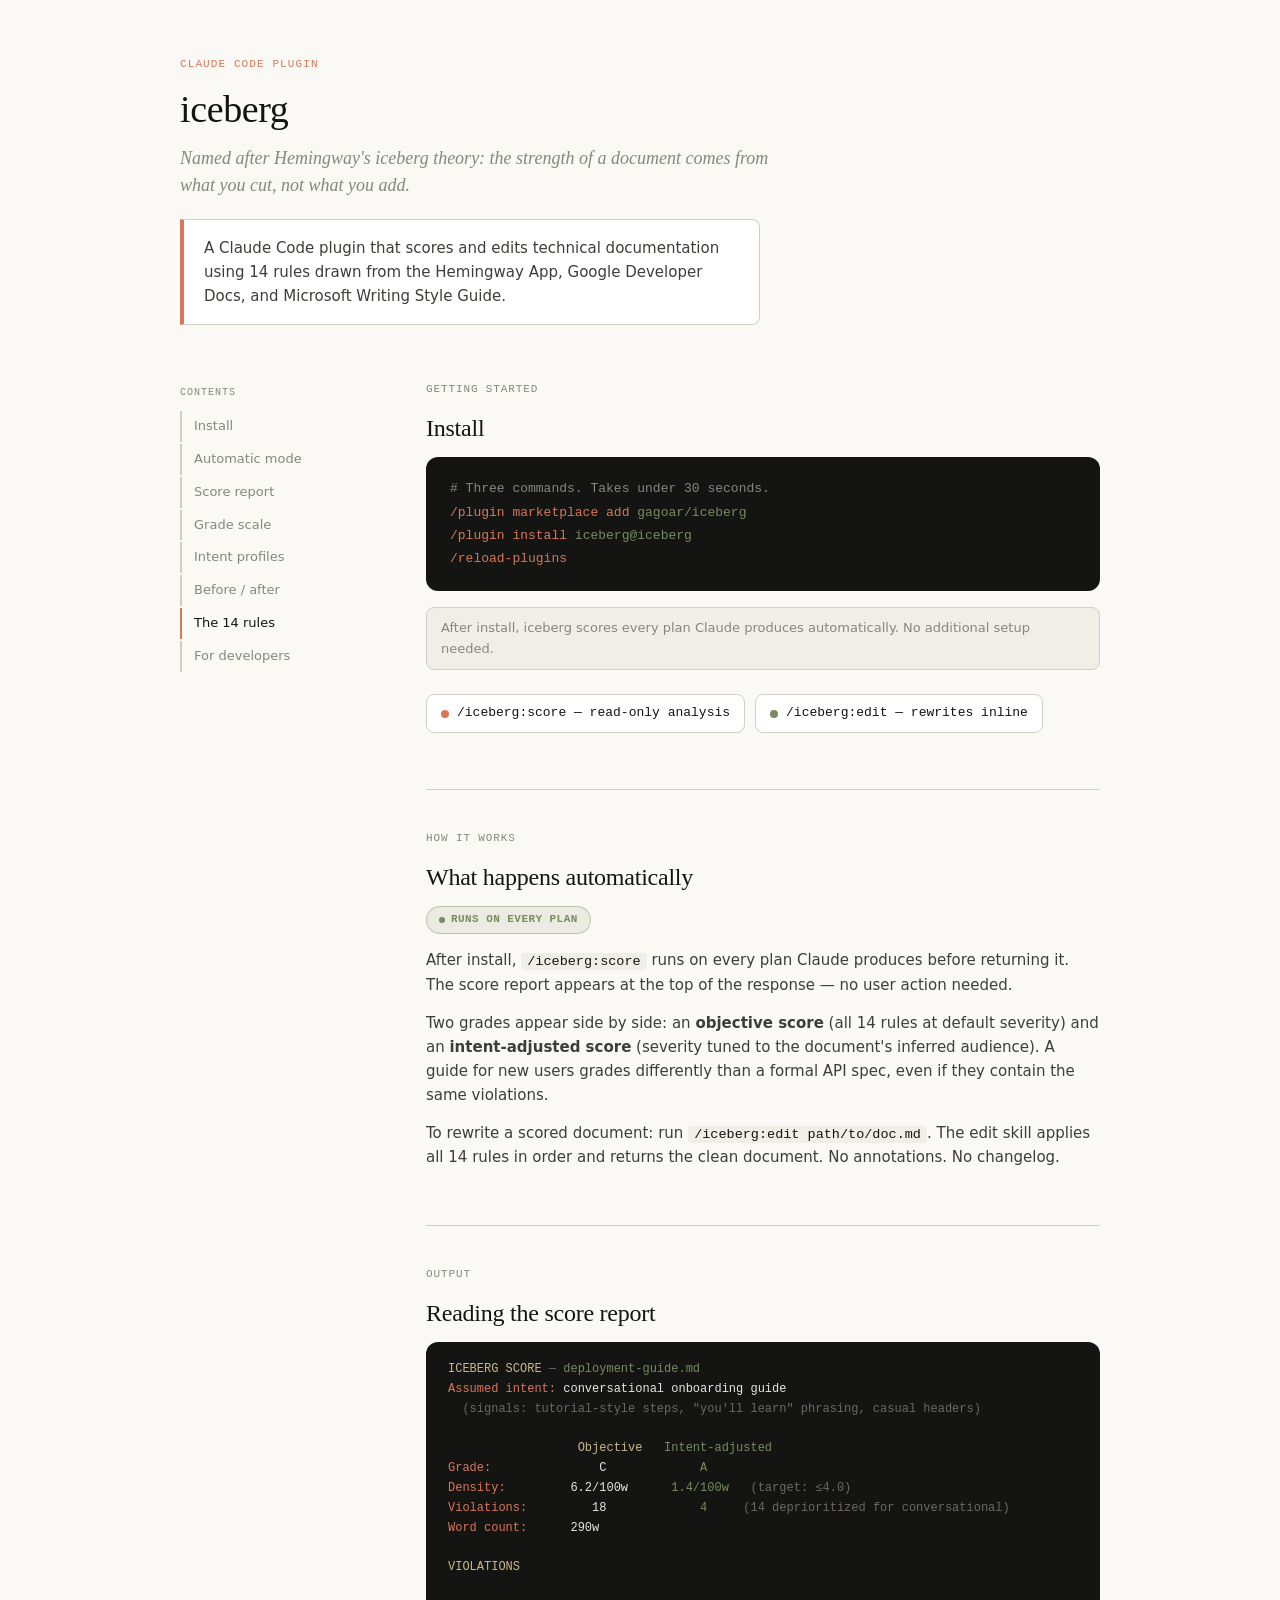
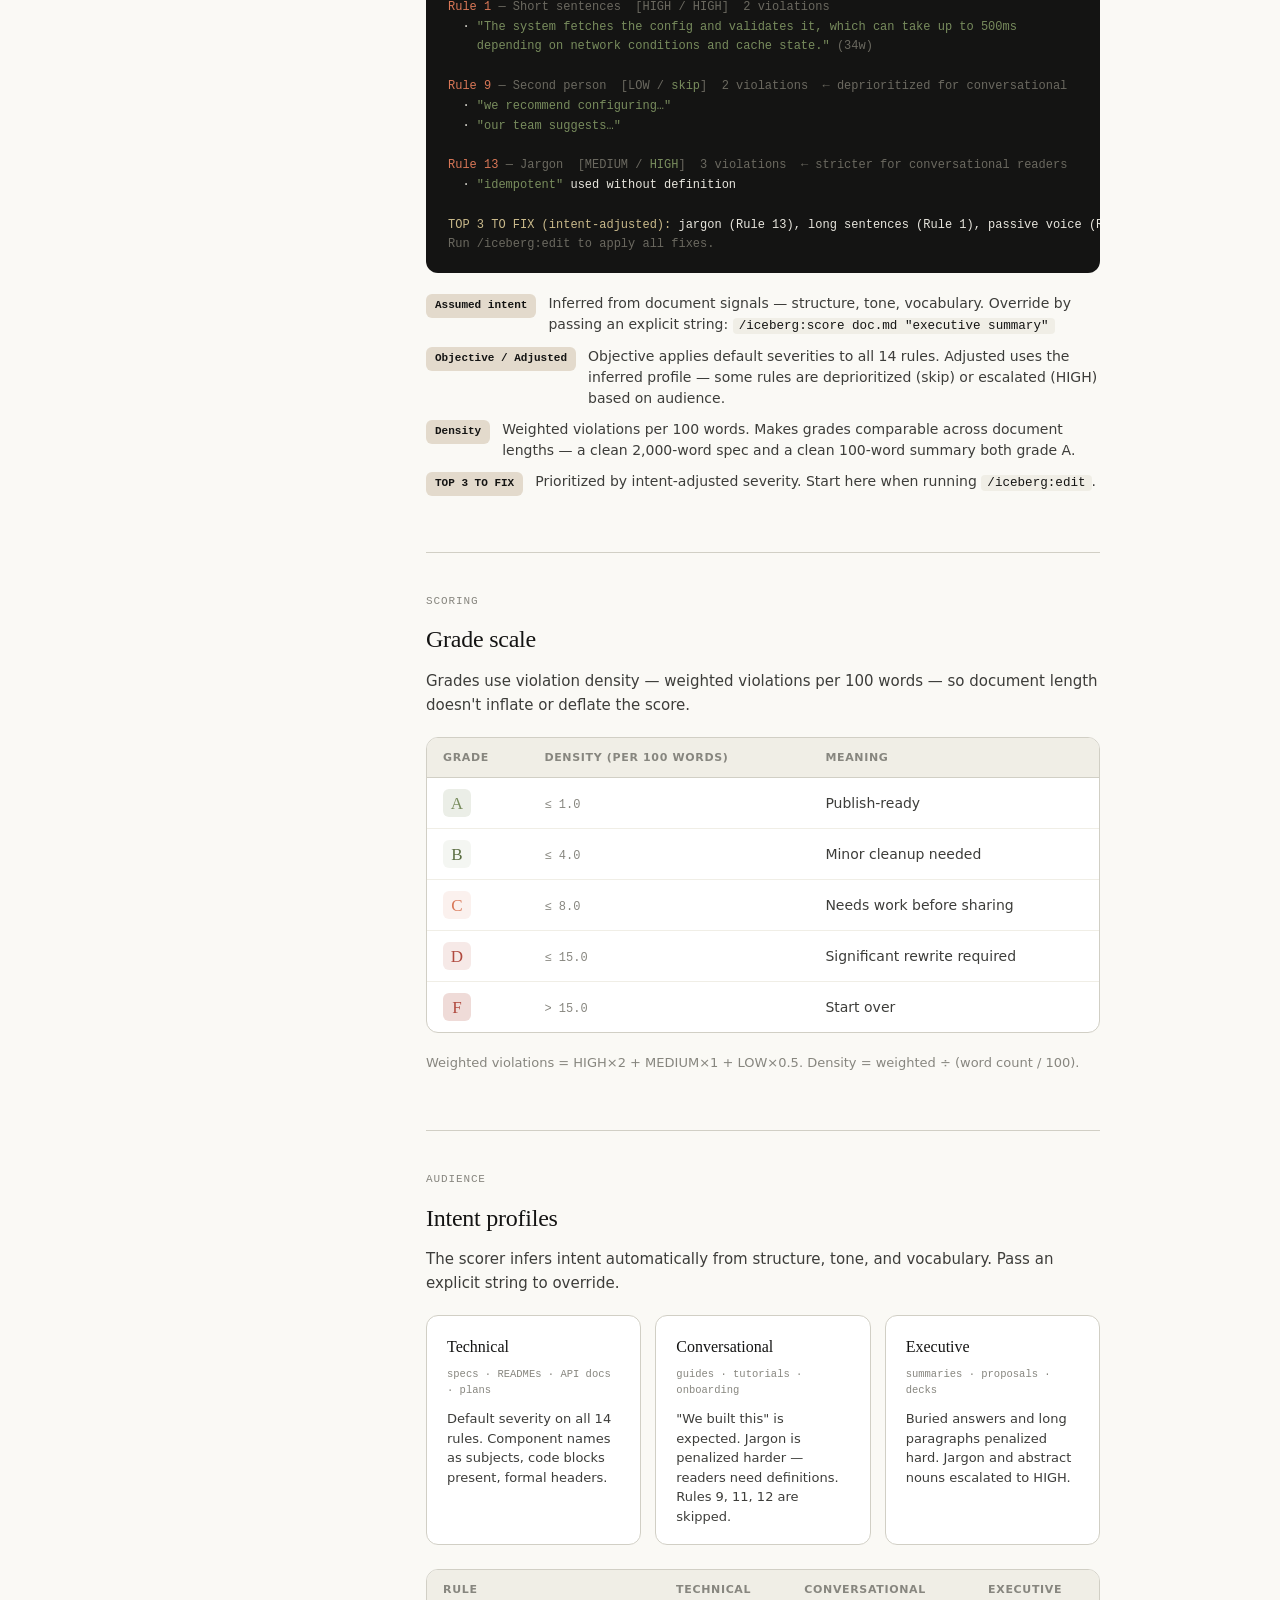
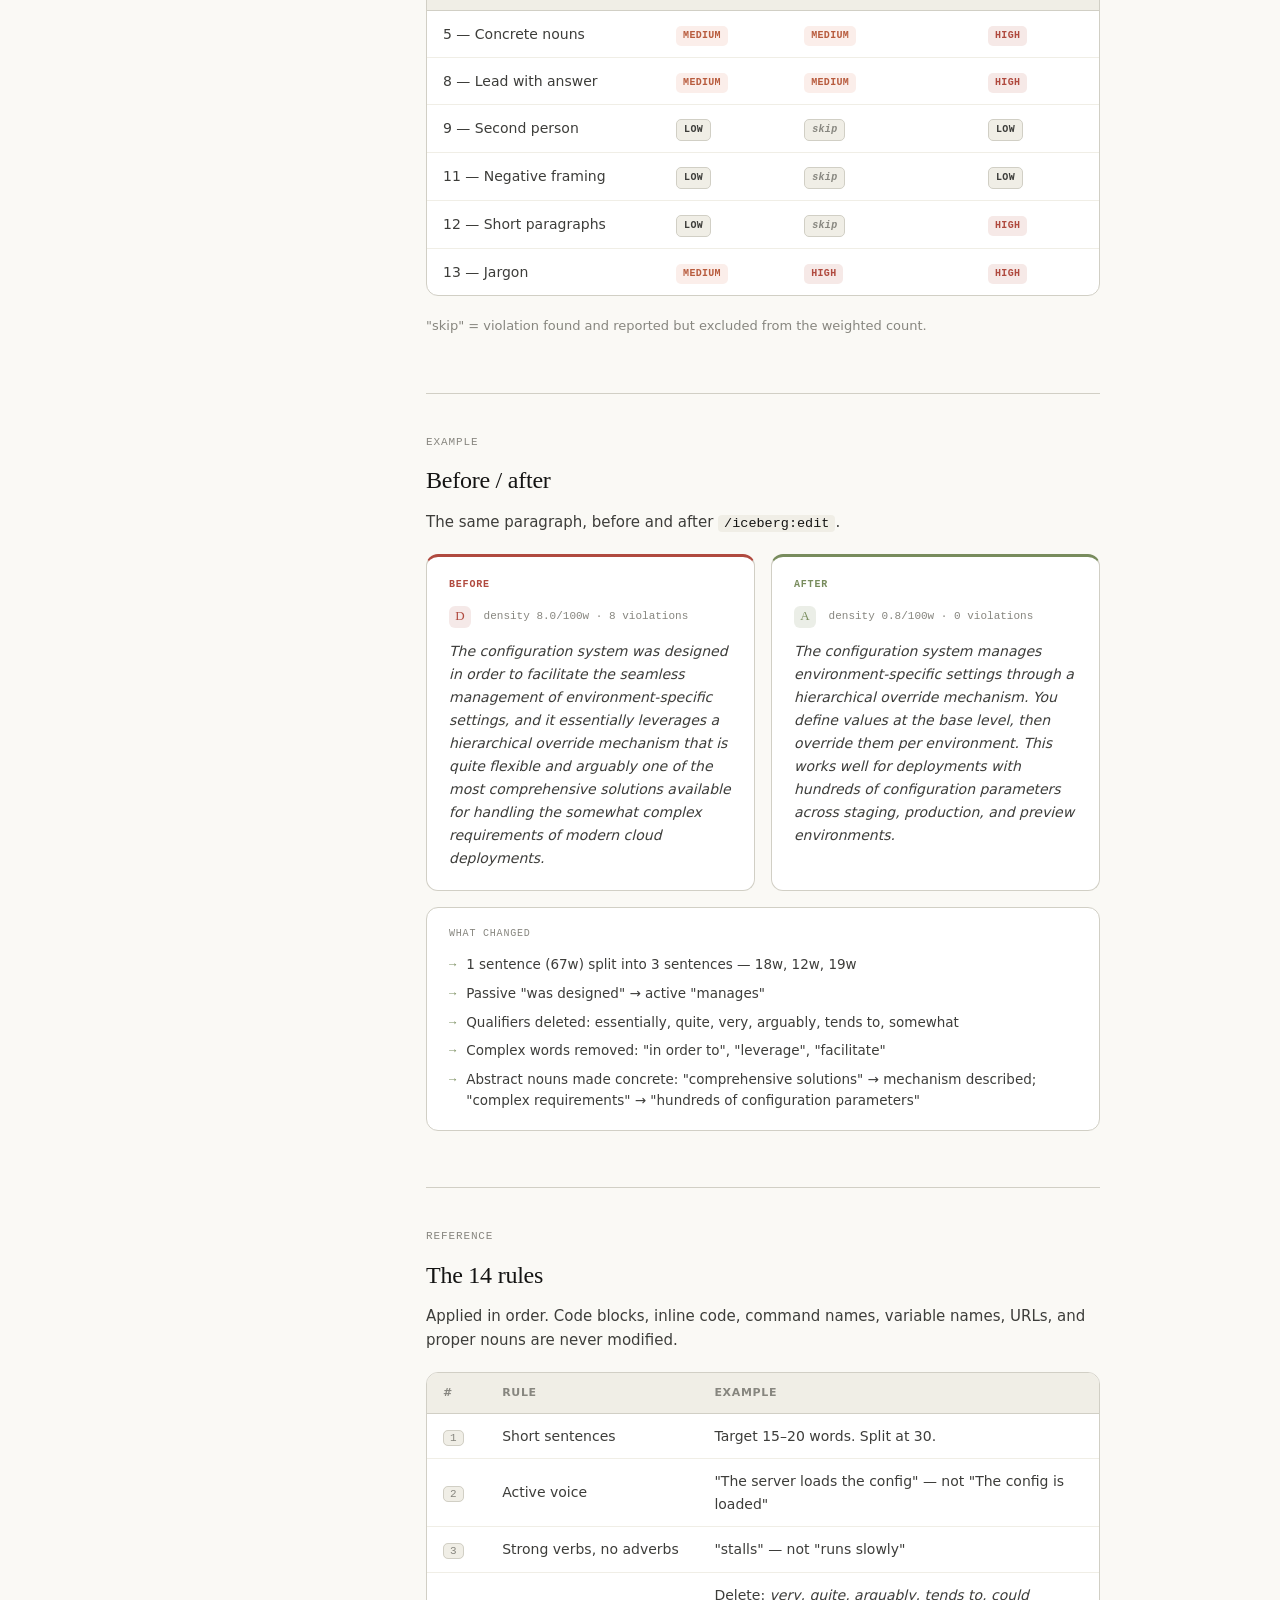
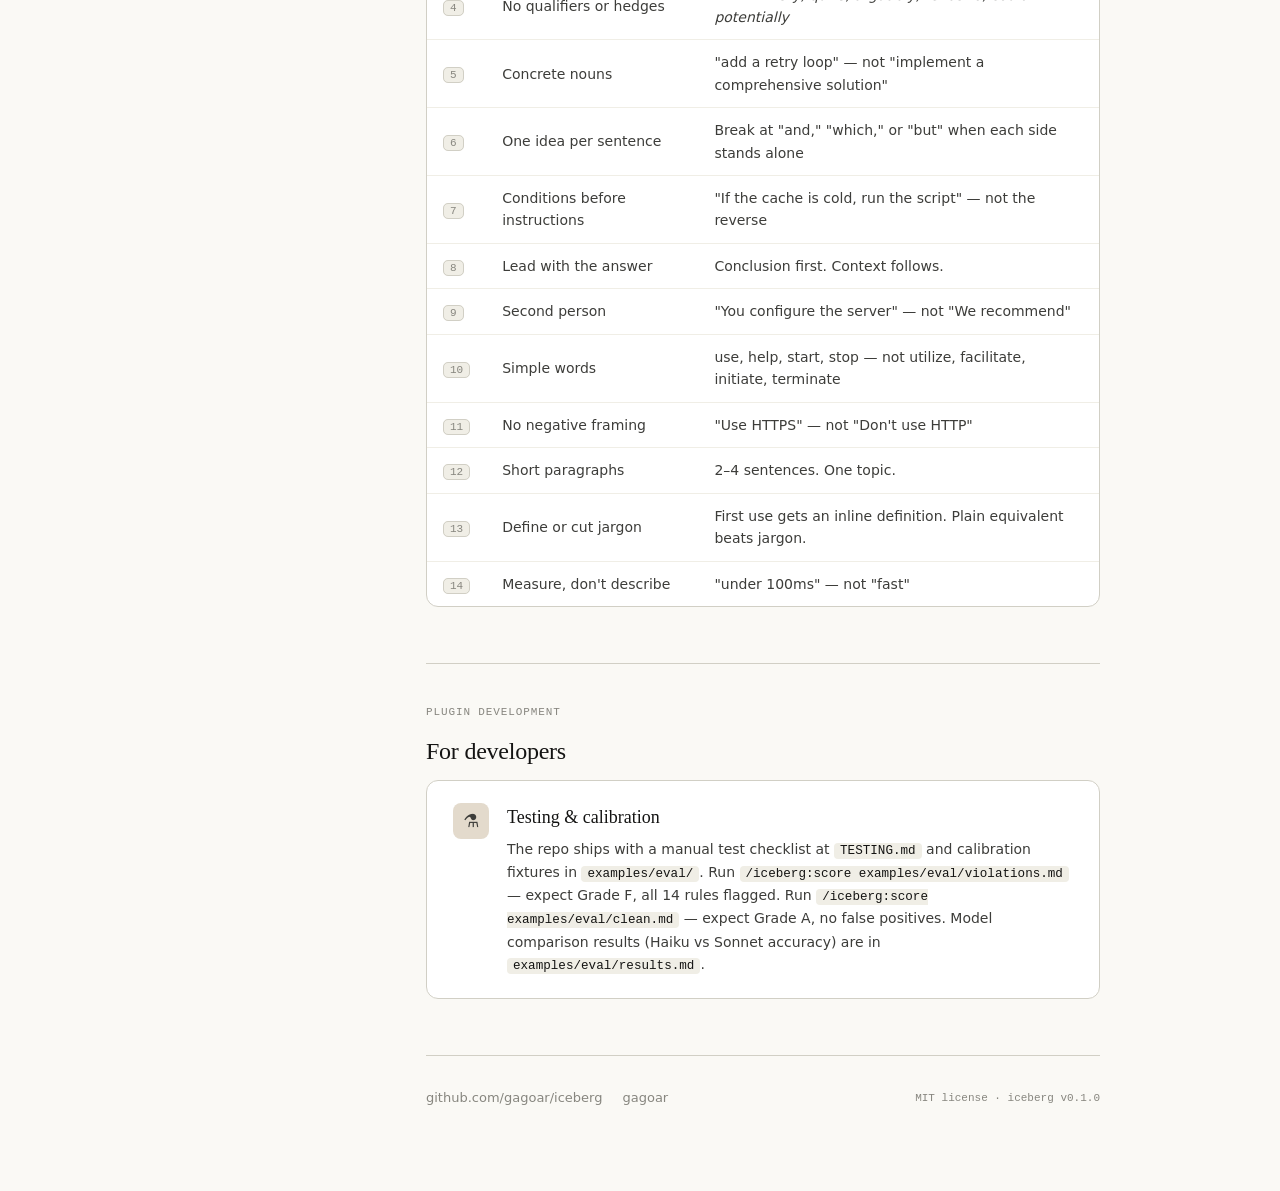
==== docs/index.html @ 28e61e9e "docs: add onboarding guide (GitHub Pages)" ====
<!DOCTYPE html>
<html lang="en">
<head>
<meta charset="UTF-8">
<meta name="viewport" content="width=device-width, initial-scale=1.0">
<title>iceberg — Hemingway writing rules for Claude Code</title>
<style>
:root {
  --ivory:    #FAF9F5;
  --slate:    #141413;
  --clay:     #D97757;
  --clay-d:   #B85C3E;
  --oat:      #E3DACC;
  --olive:    #788C5D;
  --rust:     #B04A3F;
  --gray-150: #F0EEE6;
  --gray-300: #D1CFC5;
  --gray-500: #87867F;
  --gray-700: #3D3D3A;
  --white:    #FFFFFF;
  --serif: ui-serif, Georgia, "Times New Roman", serif;
  --sans:  system-ui, -apple-system, "Segoe UI", Roboto, sans-serif;
  --mono:  ui-monospace, "SF Mono", Menlo, Consolas, monospace;
  --radius-panel: 12px;
  --radius-row:   8px;
  --border: 1.5px solid var(--gray-300);
}
*, *::before, *::after { box-sizing: border-box; margin: 0; padding: 0; }
html { scroll-behavior: smooth; }
body {
  font-family: var(--sans);
  background: var(--ivory);
  color: var(--gray-700);
  font-size: 15px;
  line-height: 1.6;
  padding: 56px 24px 96px;
  -webkit-font-smoothing: antialiased;
}
.page { max-width: 920px; margin: 0 auto; }

h1 { font-family: var(--serif); font-weight: 500; font-size: 38px; letter-spacing: -0.01em; line-height: 1.15; color: var(--slate); margin-bottom: 14px; }
h2 { font-family: var(--serif); font-weight: 500; font-size: 24px; letter-spacing: -0.01em; color: var(--slate); margin-bottom: 10px; }
h3 { font-family: var(--serif); font-weight: 500; font-size: 18px; color: var(--slate); margin-bottom: 6px; }
p { margin-bottom: 14px; }
p:last-child { margin-bottom: 0; }
hr.rule { border: none; border-top: 1px solid var(--gray-300); margin: 40px 0; }
.eyebrow { font-family: var(--mono); font-size: 11px; letter-spacing: 0.08em; text-transform: uppercase; color: var(--gray-500); margin-bottom: 10px; }
code { font-family: var(--mono); font-size: 0.9em; background: var(--gray-150); padding: 1px 6px; border-radius: 4px; color: var(--slate); }

.layout { display: grid; grid-template-columns: 190px 1fr; gap: 56px; }
@media (max-width: 760px) { .layout { grid-template-columns: 1fr; } .toc { display: none; } }

.toc { position: sticky; top: 40px; align-self: start; padding-top: 4px; }
.toc-label { font-family: var(--mono); font-size: 10px; letter-spacing: 0.1em; text-transform: uppercase; color: var(--gray-500); margin-bottom: 10px; }
.toc a { display: block; font-size: 13px; color: var(--gray-500); text-decoration: none; padding: 5px 12px; border-left: 2px solid var(--gray-300); margin-bottom: 2px; transition: color 0.1s, border-color 0.1s; }
.toc a:hover, .toc a.active { color: var(--slate); border-left-color: var(--clay); }

.content { min-width: 0; }
.section { margin-bottom: 56px; }

.hero { margin-bottom: 56px; }
.hero-eyebrow { font-family: var(--mono); font-size: 11px; letter-spacing: 0.1em; text-transform: uppercase; color: var(--clay); margin-bottom: 14px; }
.hero-subtitle { font-size: 18px; color: var(--gray-500); font-style: italic; font-family: var(--serif); max-width: 600px; margin-bottom: 20px; line-height: 1.5; }
.hero-summary { font-size: 15px; color: var(--gray-700); max-width: 580px; padding: 16px 20px; background: var(--white); border: var(--border); border-left: 4px solid var(--clay); border-radius: 0 var(--radius-row) var(--radius-row) 0; }

.skill-row { display: flex; gap: 10px; flex-wrap: wrap; margin-bottom: 20px; }
.skill-pill { display: inline-flex; align-items: center; gap: 8px; padding: 8px 14px; background: var(--white); border: var(--border); border-radius: var(--radius-row); font-family: var(--mono); font-size: 13px; color: var(--slate); }
.skill-pill .dot { width: 8px; height: 8px; border-radius: 50%; background: var(--clay); flex-shrink: 0; }
.skill-pill .dot.green { background: var(--olive); }

.install-card { background: var(--slate); border-radius: var(--radius-panel); padding: 20px 24px; margin-bottom: 16px; }
.install-card pre { font-family: var(--mono); font-size: 13px; line-height: 1.8; color: #E8E6DE; }
.install-note { font-size: 13px; color: var(--gray-500); padding: 10px 14px; background: var(--gray-150); border-radius: var(--radius-row); border: var(--border); }

.auto-badge { display: inline-flex; align-items: center; gap: 6px; padding: 4px 12px; background: rgba(120,140,93,0.12); border: 1.5px solid rgba(120,140,93,0.4); border-radius: 999px; font-family: var(--mono); font-size: 11px; color: var(--olive); font-weight: 600; letter-spacing: 0.04em; text-transform: uppercase; margin-bottom: 14px; }
.auto-badge::before { content: ""; width: 6px; height: 6px; border-radius: 50%; background: var(--olive); }

.code-panel { background: var(--slate); border-radius: var(--radius-panel); padding: 18px 22px; overflow-x: auto; margin-bottom: 20px; }
.code-panel pre { font-family: var(--mono); font-size: 12px; line-height: 1.65; color: #E8E6DE; white-space: pre; }
.cm  { color: var(--gray-500); }
.kw  { color: var(--clay); }
.str { color: var(--olive); }
.fn  { color: #C9B98A; }
.dim { color: #6B6960; }

.callout-list { list-style: none; display: flex; flex-direction: column; gap: 10px; margin-top: 18px; }
.callout-list li { display: flex; gap: 12px; align-items: flex-start; font-size: 14px; }
.callout-key { font-family: var(--mono); font-size: 11px; background: var(--oat); color: var(--slate); padding: 3px 9px; border-radius: 6px; white-space: nowrap; flex-shrink: 0; margin-top: 1px; font-weight: 600; }
.callout-val { color: var(--gray-700); line-height: 1.5; }

table { width: 100%; border-collapse: separate; border-spacing: 0; background: var(--white); border: var(--border); border-radius: var(--radius-panel); overflow: hidden; margin-bottom: 20px; }
th { text-align: left; font-size: 11px; font-weight: 600; text-transform: uppercase; letter-spacing: 0.06em; color: var(--gray-500); background: var(--gray-150); padding: 11px 16px; border-bottom: 1px solid var(--gray-300); }
td { padding: 11px 16px; font-size: 14px; border-bottom: 1px solid var(--gray-150); vertical-align: middle; }
tr:last-child td { border-bottom: none; }
.grade-badge { display: inline-flex; align-items: center; justify-content: center; width: 28px; height: 28px; border-radius: 6px; font-family: var(--serif); font-weight: 500; font-size: 17px; }
.grade-a { background: rgba(120,140,93,0.15); color: var(--olive); }
.grade-b { background: rgba(120,140,93,0.08); color: #5C6F44; }
.grade-c { background: rgba(217,119,87,0.1); color: var(--clay); }
.grade-d { background: rgba(176,74,63,0.12); color: var(--rust); }
.grade-f { background: rgba(176,74,63,0.2); color: var(--rust); }
.density { font-family: var(--mono); font-size: 12px; color: var(--gray-500); }
.sev-chip { display: inline-block; font-family: var(--mono); font-size: 10px; padding: 2px 7px; border-radius: 5px; font-weight: 600; letter-spacing: 0.03em; }
.sev-high   { background: rgba(176,74,63,0.12); color: var(--rust); }
.sev-medium { background: rgba(217,119,87,0.12); color: var(--clay-d); }
.sev-low    { background: var(--gray-150); color: var(--gray-700); border: 1px solid var(--gray-300); }
.sev-skip   { background: var(--gray-150); color: var(--gray-500); border: 1px solid var(--gray-300); font-style: italic; }

.before-after { display: grid; grid-template-columns: 1fr 1fr; gap: 16px; margin-bottom: 16px; }
@media (max-width: 640px) { .before-after { grid-template-columns: 1fr; } }
.ba-card { background: var(--white); border: var(--border); border-radius: var(--radius-panel); padding: 20px 22px; }
.ba-card.before { border-top: 3px solid var(--rust); }
.ba-card.after  { border-top: 3px solid var(--olive); }
.ba-label { font-family: var(--mono); font-size: 10px; text-transform: uppercase; letter-spacing: 0.08em; font-weight: 700; margin-bottom: 10px; }
.ba-card.before .ba-label { color: var(--rust); }
.ba-card.after  .ba-label { color: var(--olive); }
.ba-grade { display: inline-flex; align-items: center; gap: 6px; font-family: var(--mono); font-size: 11px; color: var(--gray-500); margin-bottom: 12px; }
.ba-text { font-size: 14px; line-height: 1.65; color: var(--gray-700); font-style: italic; }
.changes-card { background: var(--white); border: var(--border); border-radius: var(--radius-panel); padding: 18px 22px; }
.changes-card ul { list-style: none; display: flex; flex-direction: column; gap: 7px; }
.changes-card li { font-size: 13.5px; color: var(--gray-700); display: flex; gap: 10px; align-items: flex-start; }
.changes-card li::before { content: "→"; font-family: var(--mono); color: var(--olive); font-size: 12px; margin-top: 2px; flex-shrink: 0; }

.profile-cards { display: grid; grid-template-columns: repeat(3, 1fr); gap: 14px; margin-bottom: 24px; }
@media (max-width: 640px) { .profile-cards { grid-template-columns: 1fr; } }
.profile-card { background: var(--white); border: var(--border); border-radius: var(--radius-panel); padding: 18px 20px; }
.profile-card .profile-name { font-family: var(--serif); font-weight: 500; font-size: 16px; color: var(--slate); margin-bottom: 6px; }
.profile-card .profile-types { font-family: var(--mono); font-size: 10.5px; color: var(--gray-500); margin-bottom: 10px; }
.profile-card .profile-desc { font-size: 13px; color: var(--gray-700); line-height: 1.5; }

.rule-num { font-family: var(--mono); font-size: 11px; color: var(--gray-500); background: var(--gray-150); border: 1px solid var(--gray-300); border-radius: 5px; padding: 1px 6px; }

.dev-card { background: var(--white); border: var(--border); border-radius: var(--radius-panel); padding: 22px 26px; display: flex; gap: 18px; align-items: flex-start; }
.dev-icon { width: 36px; height: 36px; border-radius: 8px; background: var(--oat); display: flex; align-items: center; justify-content: center; font-size: 18px; flex-shrink: 0; }

.footer { border-top: var(--border); padding-top: 32px; display: flex; align-items: center; justify-content: space-between; flex-wrap: wrap; gap: 16px; }
.footer-links { display: flex; gap: 20px; }
.footer-links a { font-size: 13px; color: var(--gray-500); text-decoration: none; }
.footer-links a:hover { color: var(--slate); }
.footer-meta { font-family: var(--mono); font-size: 11px; color: var(--gray-500); }
</style>
</head>
<body>
<div class="page">

  <div class="hero">
    <div class="hero-eyebrow">Claude Code Plugin</div>
    <h1>iceberg</h1>
    <p class="hero-subtitle">Named after Hemingway's iceberg theory: the strength of a document comes from what you cut, not what you add.</p>
    <div class="hero-summary">A Claude Code plugin that scores and edits technical documentation using 14 rules drawn from the Hemingway App, Google Developer Docs, and Microsoft Writing Style Guide.</div>
  </div>

  <div class="layout">
    <nav class="toc" id="toc">
      <div class="toc-label">Contents</div>
      <a href="#install">Install</a>
      <a href="#automatic">Automatic mode</a>
      <a href="#score-report">Score report</a>
      <a href="#grade-scale">Grade scale</a>
      <a href="#intent-profiles">Intent profiles</a>
      <a href="#before-after">Before / after</a>
      <a href="#14-rules">The 14 rules</a>
      <a href="#developers">For developers</a>
    </nav>

    <div class="content">

      <section class="section" id="install">
        <div class="eyebrow">Getting started</div>
        <h2>Install</h2>
        <div class="install-card">
          <pre><span style="color:var(--gray-500)"># Three commands. Takes under 30 seconds.</span>
<span style="color:var(--clay)">/plugin marketplace add</span> <span style="color:var(--olive)">gagoar/iceberg</span>
<span style="color:var(--clay)">/plugin install</span> <span style="color:var(--olive)">iceberg@iceberg</span>
<span style="color:var(--clay)">/reload-plugins</span></pre>
        </div>
        <div class="install-note">After install, iceberg scores every plan Claude produces automatically. No additional setup needed.</div>
        <div style="margin-top: 24px;">
          <div class="skill-row">
            <div class="skill-pill"><span class="dot"></span>/iceberg:score — read-only analysis</div>
            <div class="skill-pill"><span class="dot green"></span>/iceberg:edit — rewrites inline</div>
          </div>
        </div>
      </section>

      <hr class="rule">

      <section class="section" id="automatic">
        <div class="eyebrow">How it works</div>
        <h2>What happens automatically</h2>
        <div class="auto-badge">Runs on every plan</div>
        <p>After install, <code>/iceberg:score</code> runs on every plan Claude produces before returning it. The score report appears at the top of the response — no user action needed.</p>
        <p>Two grades appear side by side: an <strong>objective score</strong> (all 14 rules at default severity) and an <strong>intent-adjusted score</strong> (severity tuned to the document's inferred audience). A guide for new users grades differently than a formal API spec, even if they contain the same violations.</p>
        <p>To rewrite a scored document: run <code>/iceberg:edit path/to/doc.md</code>. The edit skill applies all 14 rules in order and returns the clean document. No annotations. No changelog.</p>
      </section>

      <hr class="rule">

      <section class="section" id="score-report">
        <div class="eyebrow">Output</div>
        <h2>Reading the score report</h2>
        <div class="code-panel">
          <pre><span class="fn">ICEBERG SCORE</span> <span class="dim">—</span> <span class="str">deployment-guide.md</span>
<span class="kw">Assumed intent:</span> conversational onboarding guide
  <span class="dim">(signals: tutorial-style steps, "you'll learn" phrasing, casual headers)</span>

                  <span class="fn">Objective</span>   <span class="str">Intent-adjusted</span>
<span class="kw">Grade:</span>               C             <span class="str">A</span>
<span class="kw">Density:</span>         6.2/100w      <span class="str">1.4/100w</span>   <span class="dim">(target: ≤4.0)</span>
<span class="kw">Violations:</span>         18             <span class="str">4</span>     <span class="dim">(14 deprioritized for conversational)</span>
<span class="kw">Word count:</span>      290w

<span class="fn">VIOLATIONS</span>

<span class="kw">Rule 1</span> <span class="dim">— Short sentences  [HIGH / HIGH]  2 violations</span>
  · <span class="str">"The system fetches the config and validates it, which can take up to 500ms
    depending on network conditions and cache state."</span> <span class="dim">(34w)</span>

<span class="kw">Rule 9</span> <span class="dim">— Second person  [LOW / </span><span class="str">skip</span><span class="dim">]  2 violations  ← deprioritized for conversational</span>
  · <span class="str">"we recommend configuring…"</span>
  · <span class="str">"our team suggests…"</span>

<span class="kw">Rule 13</span> <span class="dim">— Jargon  [MEDIUM / </span><span class="str">HIGH</span><span class="dim">]  3 violations  ← stricter for conversational readers</span>
  · <span class="str">"idempotent"</span> used without definition

<span class="fn">TOP 3 TO FIX (intent-adjusted):</span> jargon (Rule 13), long sentences (Rule 1), passive voice (Rule 2)
<span class="dim">Run /iceberg:edit to apply all fixes.</span></pre>
        </div>
        <ul class="callout-list">
          <li><span class="callout-key">Assumed intent</span><span class="callout-val">Inferred from document signals — structure, tone, vocabulary. Override by passing an explicit string: <code>/iceberg:score doc.md "executive summary"</code></span></li>
          <li><span class="callout-key">Objective / Adjusted</span><span class="callout-val">Objective applies default severities to all 14 rules. Adjusted uses the inferred profile — some rules are deprioritized (skip) or escalated (HIGH) based on audience.</span></li>
          <li><span class="callout-key">Density</span><span class="callout-val">Weighted violations per 100 words. Makes grades comparable across document lengths — a clean 2,000-word spec and a clean 100-word summary both grade A.</span></li>
          <li><span class="callout-key">TOP 3 TO FIX</span><span class="callout-val">Prioritized by intent-adjusted severity. Start here when running <code>/iceberg:edit</code>.</span></li>
        </ul>
      </section>

      <hr class="rule">

      <section class="section" id="grade-scale">
        <div class="eyebrow">Scoring</div>
        <h2>Grade scale</h2>
        <p style="margin-bottom: 20px;">Grades use violation density — weighted violations per 100 words — so document length doesn't inflate or deflate the score.</p>
        <table>
          <thead><tr><th>Grade</th><th>Density (per 100 words)</th><th>Meaning</th></tr></thead>
          <tbody>
            <tr><td><span class="grade-badge grade-a">A</span></td><td><span class="density">≤ 1.0</span></td><td>Publish-ready</td></tr>
            <tr><td><span class="grade-badge grade-b">B</span></td><td><span class="density">≤ 4.0</span></td><td>Minor cleanup needed</td></tr>
            <tr><td><span class="grade-badge grade-c">C</span></td><td><span class="density">≤ 8.0</span></td><td>Needs work before sharing</td></tr>
            <tr><td><span class="grade-badge grade-d">D</span></td><td><span class="density">≤ 15.0</span></td><td>Significant rewrite required</td></tr>
            <tr><td><span class="grade-badge grade-f">F</span></td><td><span class="density">> 15.0</span></td><td>Start over</td></tr>
          </tbody>
        </table>
        <p style="font-size: 13px; color: var(--gray-500);">Weighted violations = HIGH×2 + MEDIUM×1 + LOW×0.5. Density = weighted ÷ (word count / 100).</p>
      </section>

      <hr class="rule">

      <section class="section" id="intent-profiles">
        <div class="eyebrow">Audience</div>
        <h2>Intent profiles</h2>
        <p style="margin-bottom: 20px;">The scorer infers intent automatically from structure, tone, and vocabulary. Pass an explicit string to override.</p>
        <div class="profile-cards">
          <div class="profile-card">
            <div class="profile-name">Technical</div>
            <div class="profile-types">specs · READMEs · API docs · plans</div>
            <div class="profile-desc">Default severity on all 14 rules. Component names as subjects, code blocks present, formal headers.</div>
          </div>
          <div class="profile-card">
            <div class="profile-name">Conversational</div>
            <div class="profile-types">guides · tutorials · onboarding</div>
            <div class="profile-desc">"We built this" is expected. Jargon is penalized harder — readers need definitions. Rules 9, 11, 12 are skipped.</div>
          </div>
          <div class="profile-card">
            <div class="profile-name">Executive</div>
            <div class="profile-types">summaries · proposals · decks</div>
            <div class="profile-desc">Buried answers and long paragraphs penalized hard. Jargon and abstract nouns escalated to HIGH.</div>
          </div>
        </div>
        <table>
          <thead><tr><th>Rule</th><th>Technical</th><th>Conversational</th><th>Executive</th></tr></thead>
          <tbody>
            <tr><td>5 — Concrete nouns</td><td><span class="sev-chip sev-medium">MEDIUM</span></td><td><span class="sev-chip sev-medium">MEDIUM</span></td><td><span class="sev-chip sev-high">HIGH</span></td></tr>
            <tr><td>8 — Lead with answer</td><td><span class="sev-chip sev-medium">MEDIUM</span></td><td><span class="sev-chip sev-medium">MEDIUM</span></td><td><span class="sev-chip sev-high">HIGH</span></td></tr>
            <tr><td>9 — Second person</td><td><span class="sev-chip sev-low">LOW</span></td><td><span class="sev-chip sev-skip">skip</span></td><td><span class="sev-chip sev-low">LOW</span></td></tr>
            <tr><td>11 — Negative framing</td><td><span class="sev-chip sev-low">LOW</span></td><td><span class="sev-chip sev-skip">skip</span></td><td><span class="sev-chip sev-low">LOW</span></td></tr>
            <tr><td>12 — Short paragraphs</td><td><span class="sev-chip sev-low">LOW</span></td><td><span class="sev-chip sev-skip">skip</span></td><td><span class="sev-chip sev-high">HIGH</span></td></tr>
            <tr><td>13 — Jargon</td><td><span class="sev-chip sev-medium">MEDIUM</span></td><td><span class="sev-chip sev-high">HIGH</span></td><td><span class="sev-chip sev-high">HIGH</span></td></tr>
          </tbody>
        </table>
        <p style="font-size: 13px; color: var(--gray-500);">"skip" = violation found and reported but excluded from the weighted count.</p>
      </section>

      <hr class="rule">

      <section class="section" id="before-after">
        <div class="eyebrow">Example</div>
        <h2>Before / after</h2>
        <p style="margin-bottom: 20px;">The same paragraph, before and after <code>/iceberg:edit</code>.</p>
        <div class="before-after">
          <div class="ba-card before">
            <div class="ba-label">Before</div>
            <div class="ba-grade"><span class="grade-badge grade-d" style="width:22px;height:22px;font-size:13px;">D</span>&nbsp;density 8.0/100w · 8 violations</div>
            <p class="ba-text">The configuration system was designed in order to facilitate the seamless management of environment-specific settings, and it essentially leverages a hierarchical override mechanism that is quite flexible and arguably one of the most comprehensive solutions available for handling the somewhat complex requirements of modern cloud deployments.</p>
          </div>
          <div class="ba-card after">
            <div class="ba-label">After</div>
            <div class="ba-grade"><span class="grade-badge grade-a" style="width:22px;height:22px;font-size:13px;">A</span>&nbsp;density 0.8/100w · 0 violations</div>
            <p class="ba-text">The configuration system manages environment-specific settings through a hierarchical override mechanism. You define values at the base level, then override them per environment. This works well for deployments with hundreds of configuration parameters across staging, production, and preview environments.</p>
          </div>
        </div>
        <div class="changes-card">
          <div style="font-family: var(--mono); font-size: 10px; text-transform: uppercase; letter-spacing: 0.08em; color: var(--gray-500); margin-bottom: 12px;">What changed</div>
          <ul>
            <li>1 sentence (67w) split into 3 sentences — 18w, 12w, 19w</li>
            <li>Passive "was designed" → active "manages"</li>
            <li>Qualifiers deleted: essentially, quite, very, arguably, tends to, somewhat</li>
            <li>Complex words removed: "in order to", "leverage", "facilitate"</li>
            <li>Abstract nouns made concrete: "comprehensive solutions" → mechanism described; "complex requirements" → "hundreds of configuration parameters"</li>
          </ul>
        </div>
      </section>

      <hr class="rule">

      <section class="section" id="14-rules">
        <div class="eyebrow">Reference</div>
        <h2>The 14 rules</h2>
        <p style="margin-bottom: 20px;">Applied in order. Code blocks, inline code, command names, variable names, URLs, and proper nouns are never modified.</p>
        <table>
          <thead><tr><th>#</th><th>Rule</th><th>Example</th></tr></thead>
          <tbody>
            <tr><td><span class="rule-num">1</span></td><td>Short sentences</td><td>Target 15–20 words. Split at 30.</td></tr>
            <tr><td><span class="rule-num">2</span></td><td>Active voice</td><td>"The server loads the config" — not "The config is loaded"</td></tr>
            <tr><td><span class="rule-num">3</span></td><td>Strong verbs, no adverbs</td><td>"stalls" — not "runs slowly"</td></tr>
            <tr><td><span class="rule-num">4</span></td><td>No qualifiers or hedges</td><td>Delete: <em>very, quite, arguably, tends to, could potentially</em></td></tr>
            <tr><td><span class="rule-num">5</span></td><td>Concrete nouns</td><td>"add a retry loop" — not "implement a comprehensive solution"</td></tr>
            <tr><td><span class="rule-num">6</span></td><td>One idea per sentence</td><td>Break at "and," "which," or "but" when each side stands alone</td></tr>
            <tr><td><span class="rule-num">7</span></td><td>Conditions before instructions</td><td>"If the cache is cold, run the script" — not the reverse</td></tr>
            <tr><td><span class="rule-num">8</span></td><td>Lead with the answer</td><td>Conclusion first. Context follows.</td></tr>
            <tr><td><span class="rule-num">9</span></td><td>Second person</td><td>"You configure the server" — not "We recommend"</td></tr>
            <tr><td><span class="rule-num">10</span></td><td>Simple words</td><td>use, help, start, stop — not utilize, facilitate, initiate, terminate</td></tr>
            <tr><td><span class="rule-num">11</span></td><td>No negative framing</td><td>"Use HTTPS" — not "Don't use HTTP"</td></tr>
            <tr><td><span class="rule-num">12</span></td><td>Short paragraphs</td><td>2–4 sentences. One topic.</td></tr>
            <tr><td><span class="rule-num">13</span></td><td>Define or cut jargon</td><td>First use gets an inline definition. Plain equivalent beats jargon.</td></tr>
            <tr><td><span class="rule-num">14</span></td><td>Measure, don't describe</td><td>"under 100ms" — not "fast"</td></tr>
          </tbody>
        </table>
      </section>

      <hr class="rule">

      <section class="section" id="developers">
        <div class="eyebrow">Plugin development</div>
        <h2>For developers</h2>
        <div class="dev-card">
          <div class="dev-icon">⚗️</div>
          <div>
            <h3>Testing &amp; calibration</h3>
            <p style="font-size: 14px; color: var(--gray-700); margin-top: 6px;">The repo ships with a manual test checklist at <code>TESTING.md</code> and calibration fixtures in <code>examples/eval/</code>. Run <code>/iceberg:score examples/eval/violations.md</code> — expect Grade F, all 14 rules flagged. Run <code>/iceberg:score examples/eval/clean.md</code> — expect Grade A, no false positives. Model comparison results (Haiku vs Sonnet accuracy) are in <code>examples/eval/results.md</code>.</p>
          </div>
        </div>
      </section>

      <div class="footer">
        <div class="footer-links">
          <a href="https://github.com/gagoar/iceberg" target="_blank">github.com/gagoar/iceberg</a>
          <a href="https://github.com/gagoar" target="_blank">gagoar</a>
        </div>
        <div class="footer-meta">MIT license · iceberg v0.1.0</div>
      </div>

    </div>
  </div>
</div>
<script>
const sections = document.querySelectorAll('section[id]');
const tocLinks = document.querySelectorAll('.toc a');
const observer = new IntersectionObserver(entries => {
  entries.forEach(entry => {
    if (entry.isIntersecting) {
      tocLinks.forEach(a => a.classList.remove('active'));
      const active = document.querySelector(`.toc a[href="#${entry.target.id}"]`);
      if (active) active.classList.add('active');
    }
  });
}, { rootMargin: '-20% 0px -70% 0px' });
sections.forEach(s => observer.observe(s));
</script>
</body>
</html>
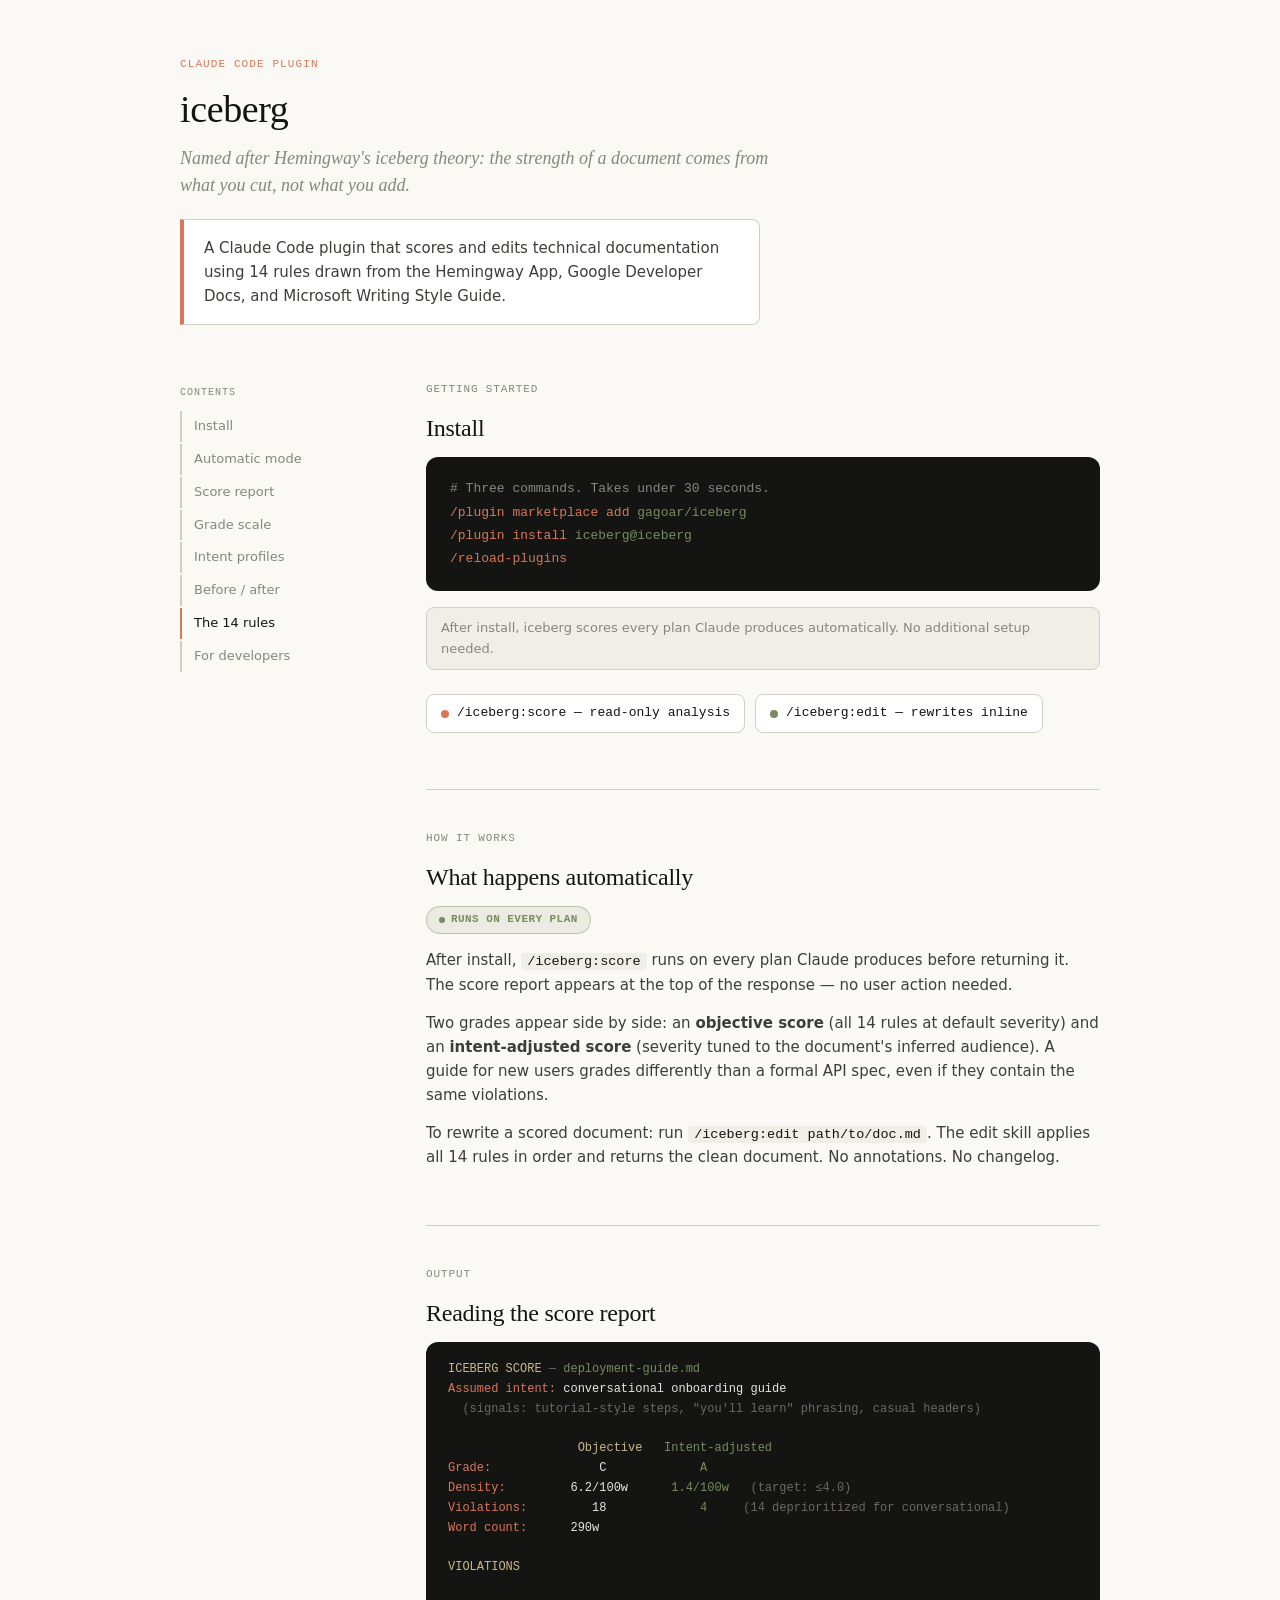
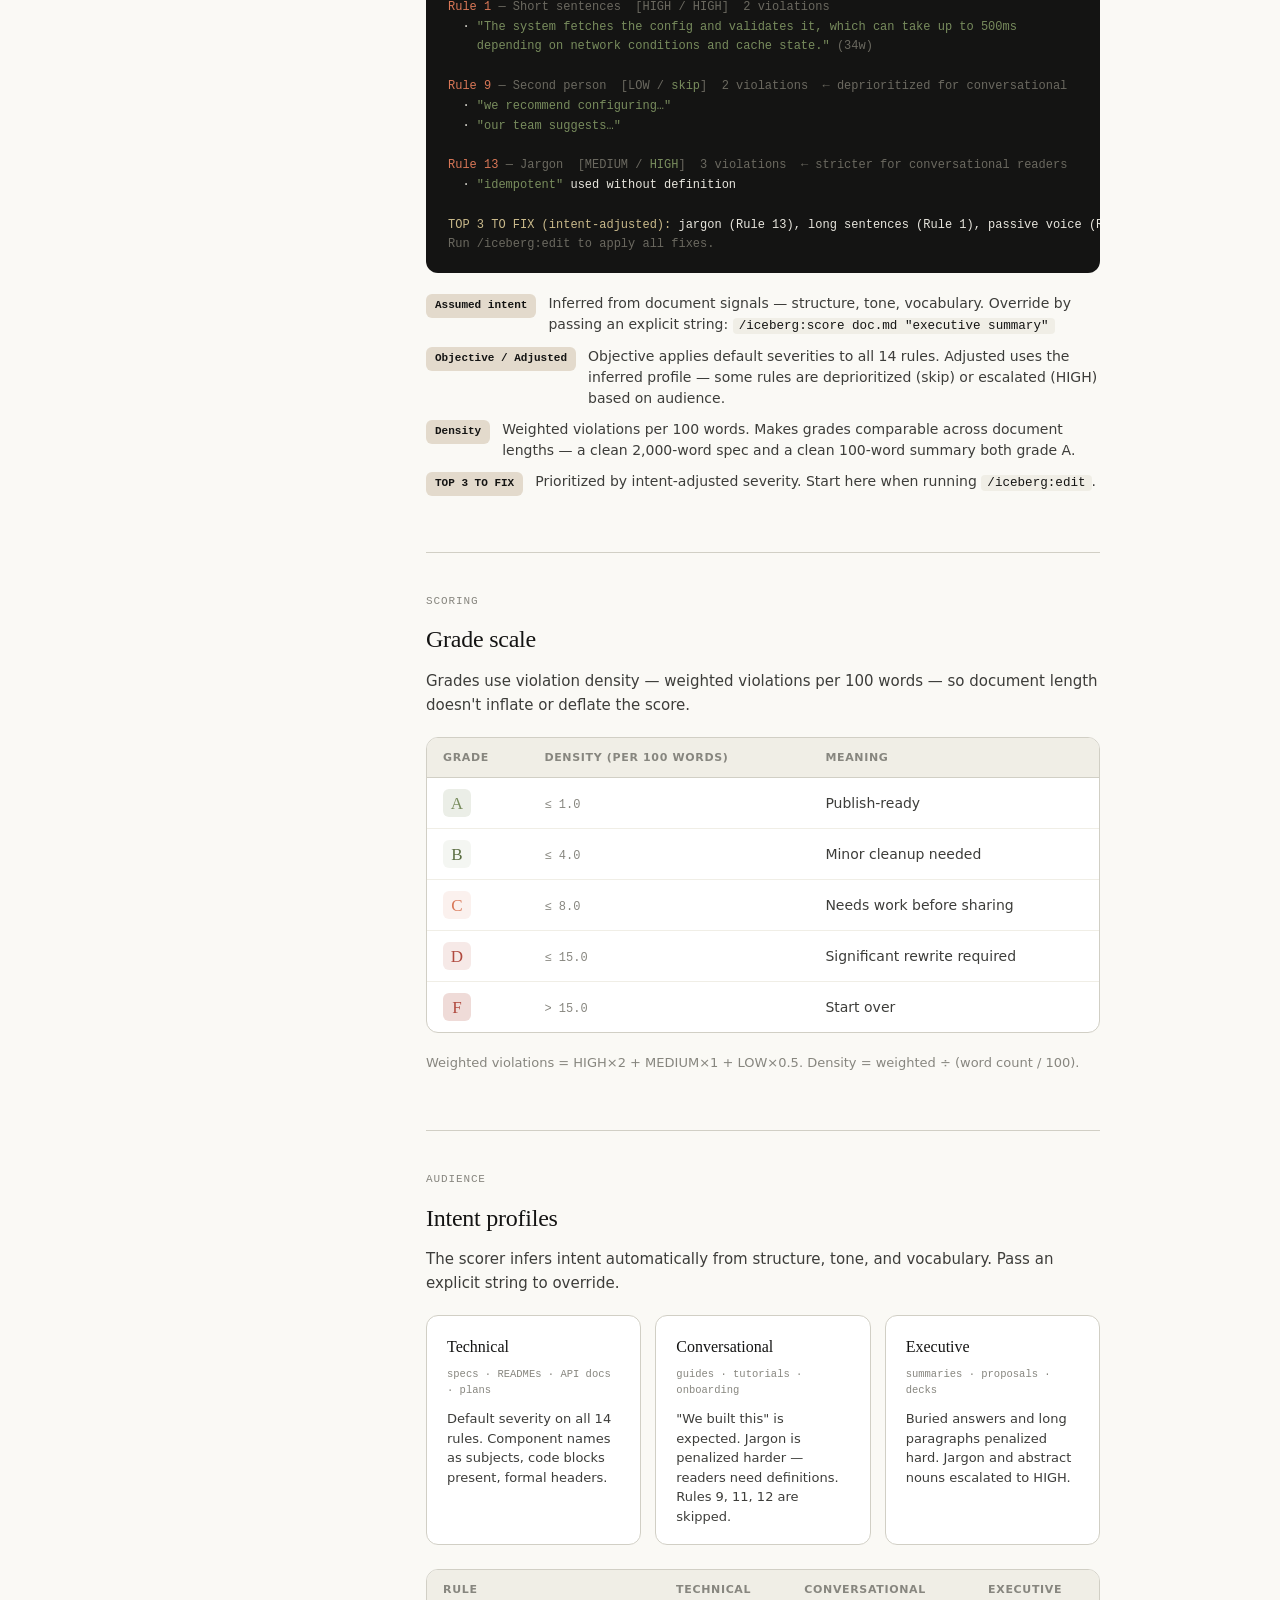
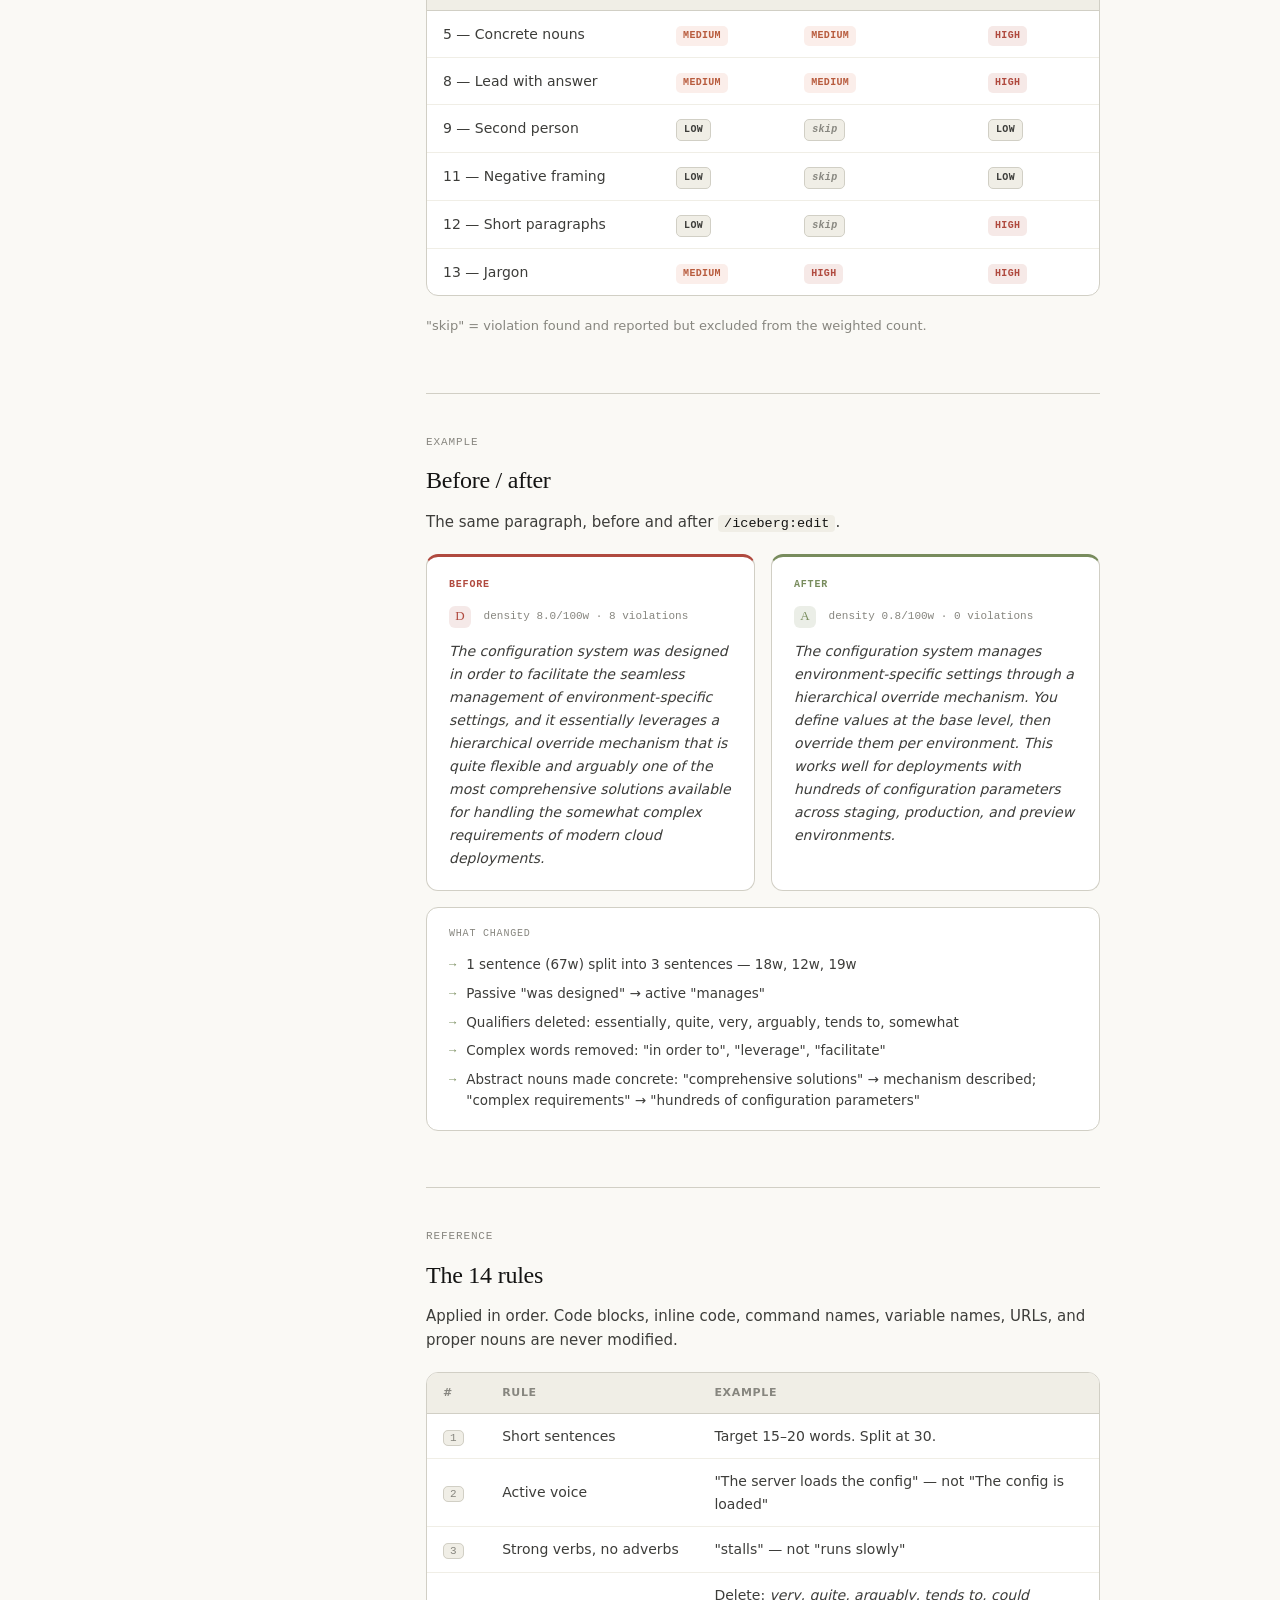
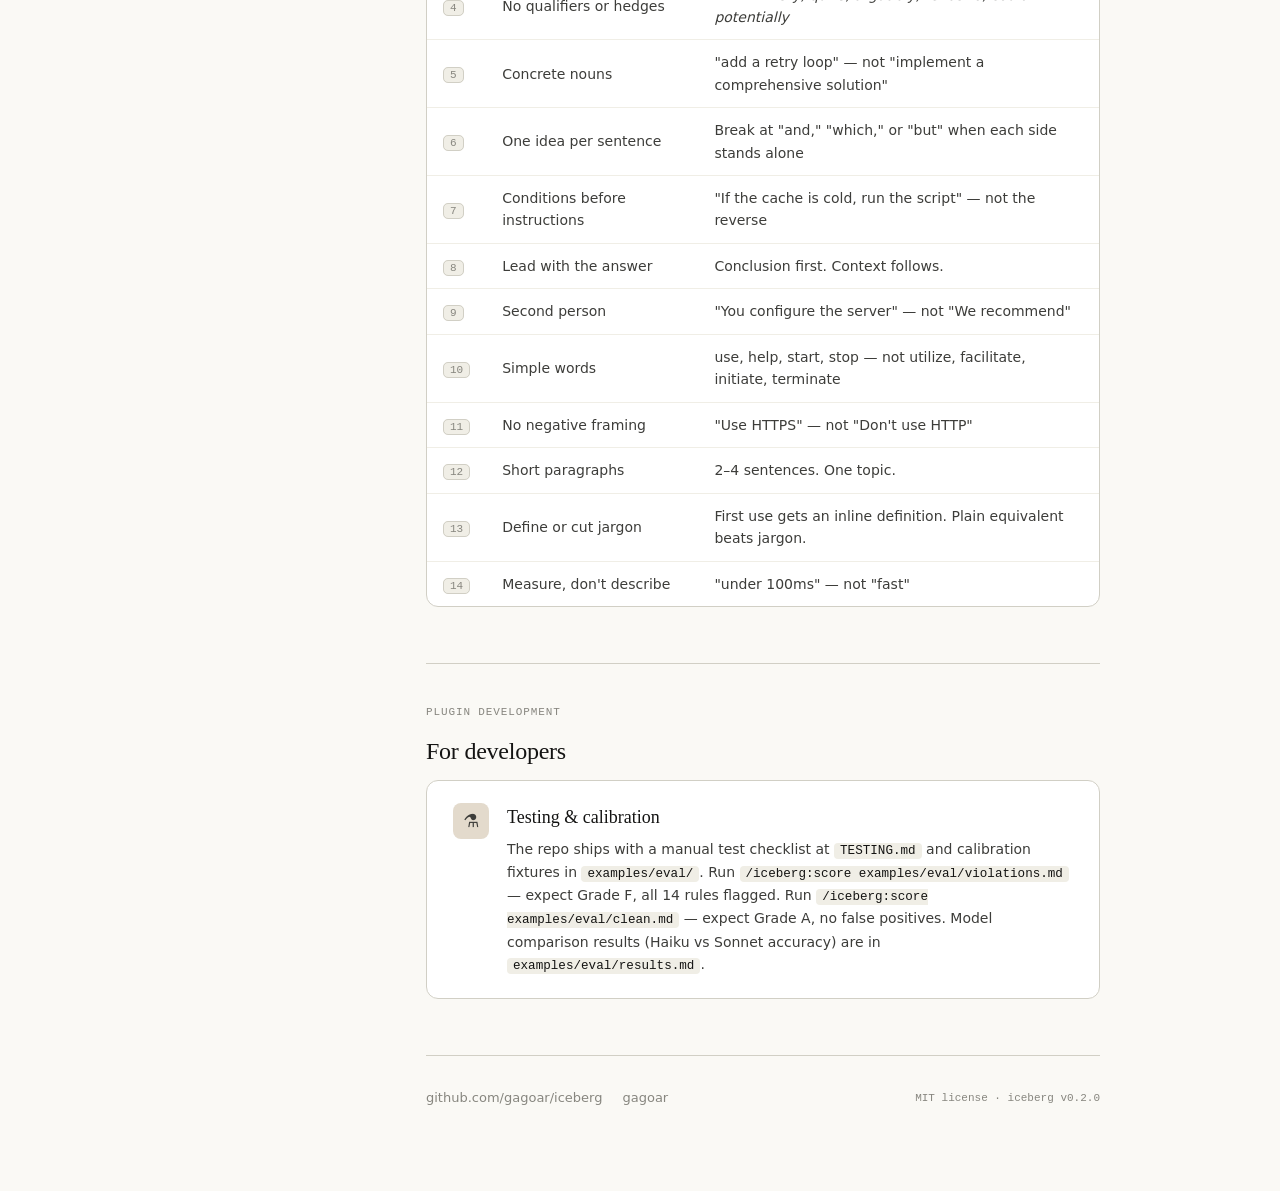
==== commit 018c6fc9: "release: v0.2.0 — score skill, dual grading, intent profiles, bug fixes" ====
--- a/docs/index.html
+++ b/docs/index.html
@@ -365,7 +365,7 @@
           <a href="https://github.com/gagoar/iceberg" target="_blank">github.com/gagoar/iceberg</a>
           <a href="https://github.com/gagoar" target="_blank">gagoar</a>
         </div>
-        <div class="footer-meta">MIT license · iceberg v0.1.0</div>
+        <div class="footer-meta">MIT license · iceberg v0.2.0</div>
       </div>
 
     </div>
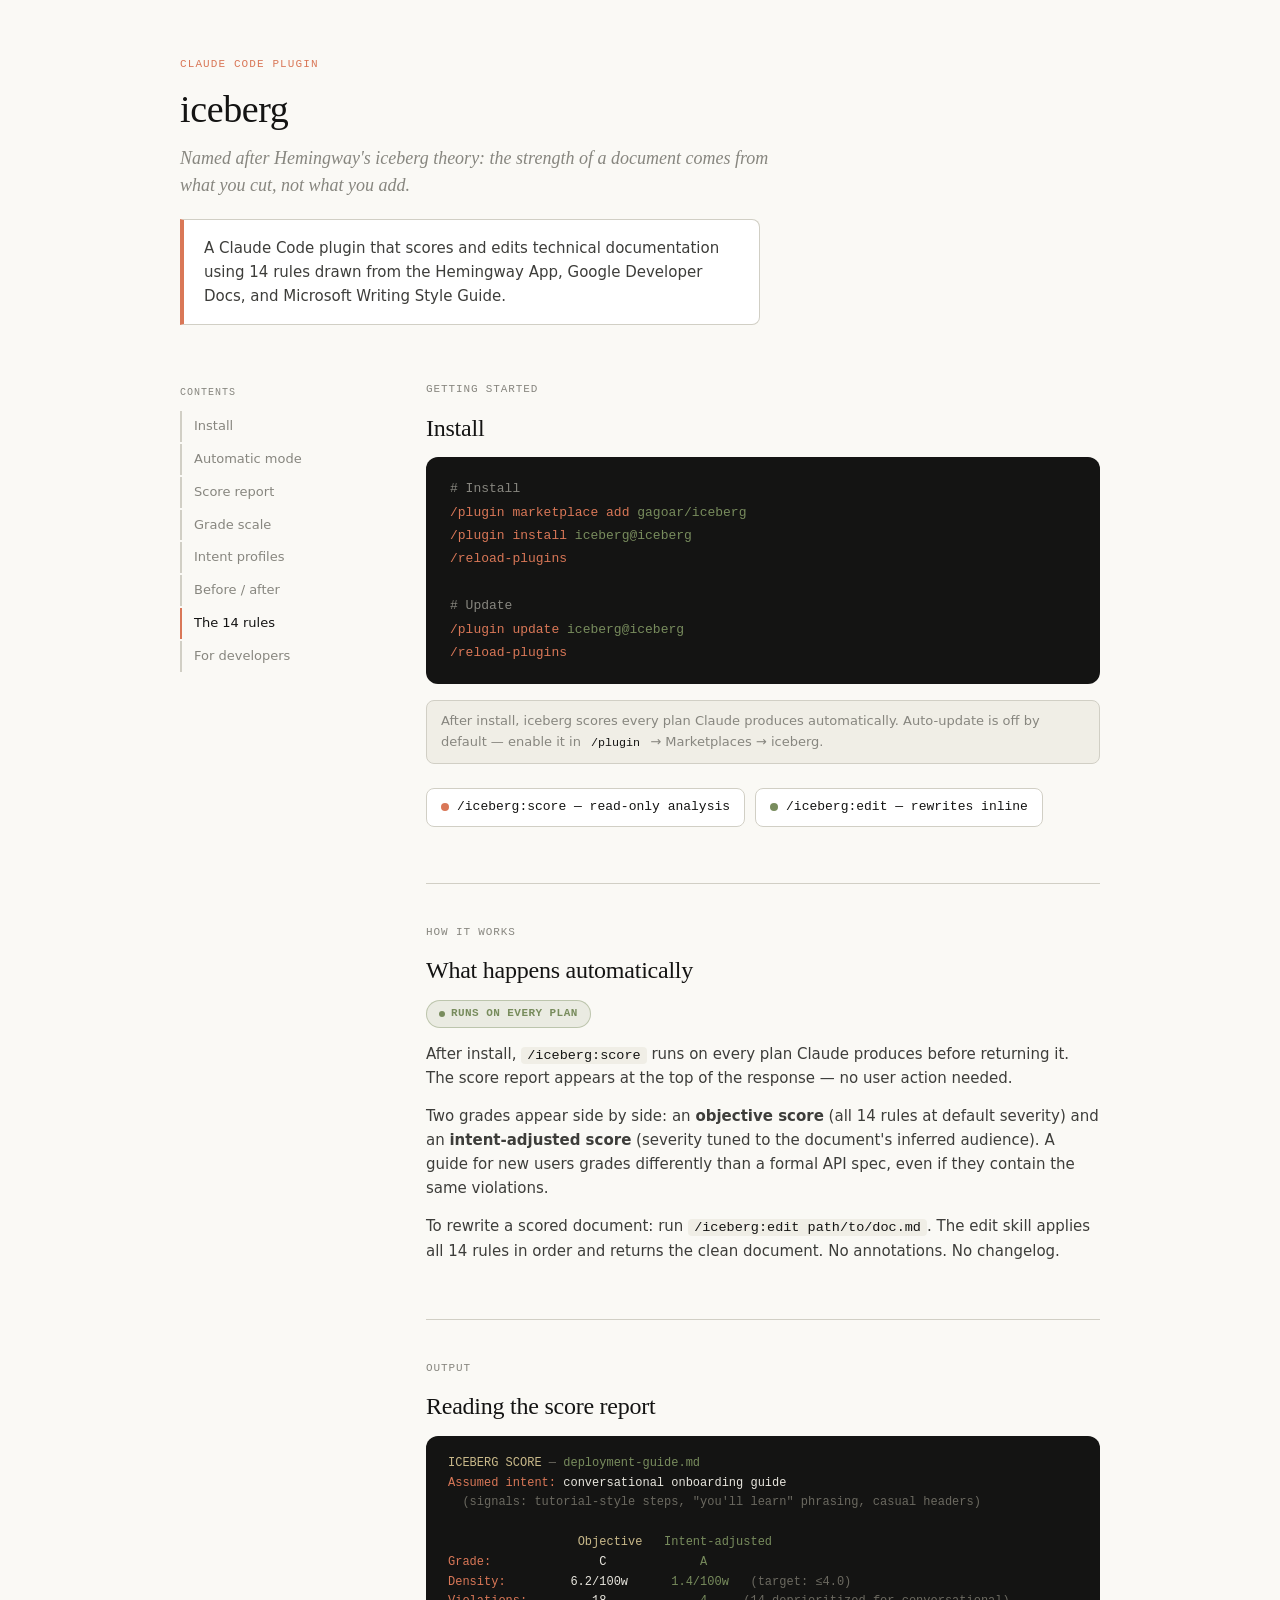
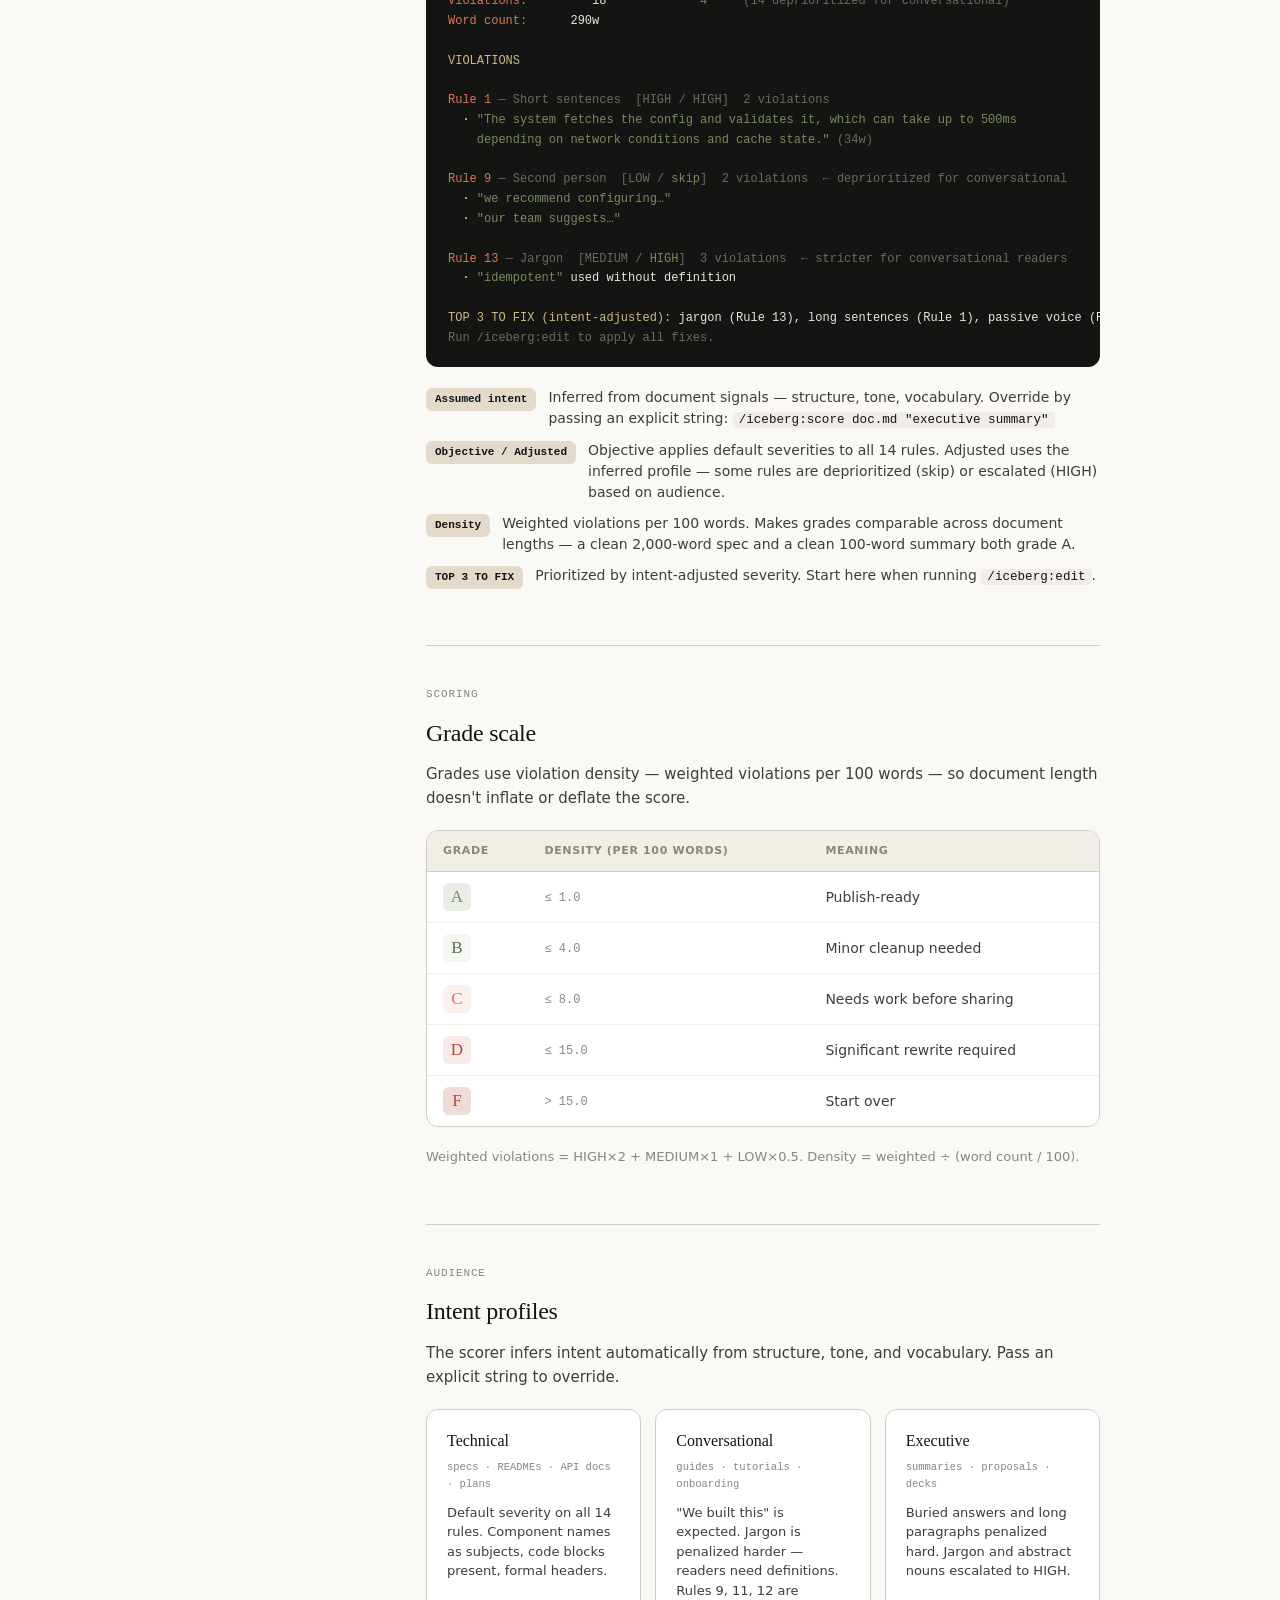
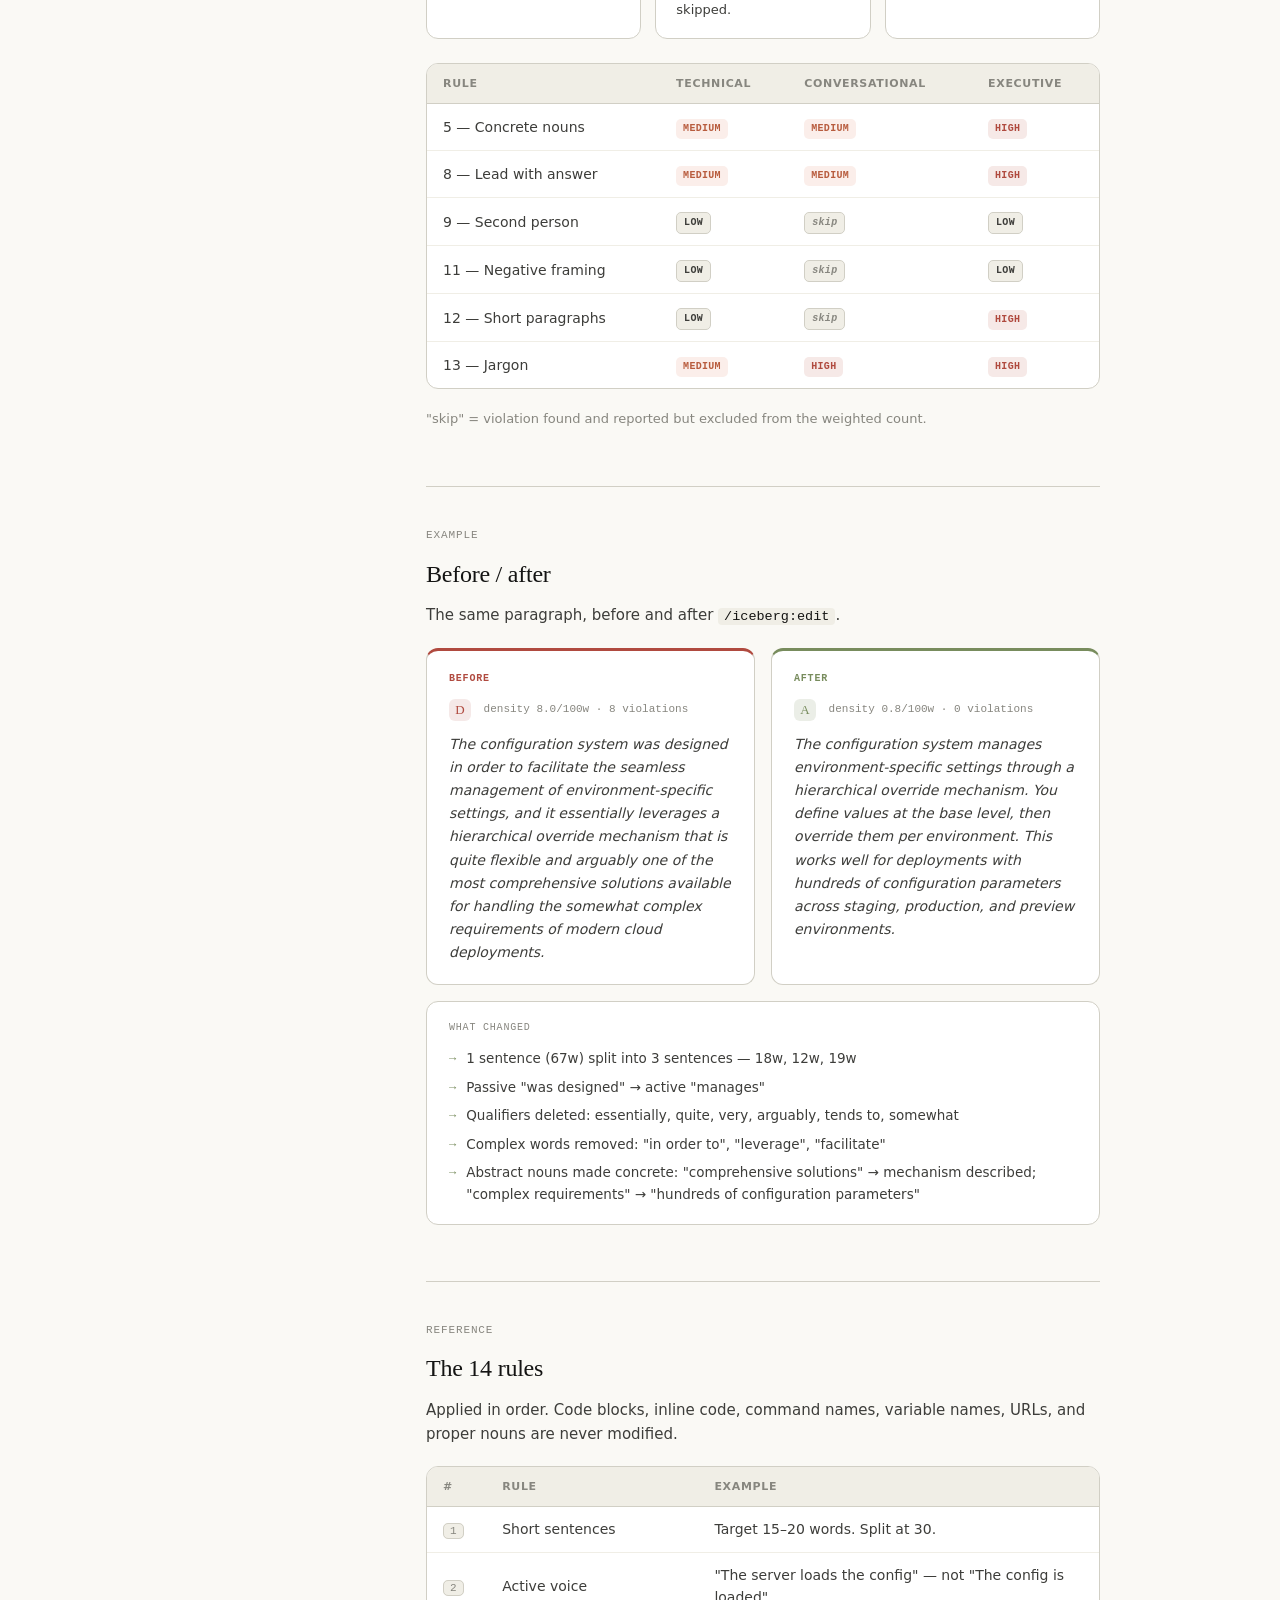
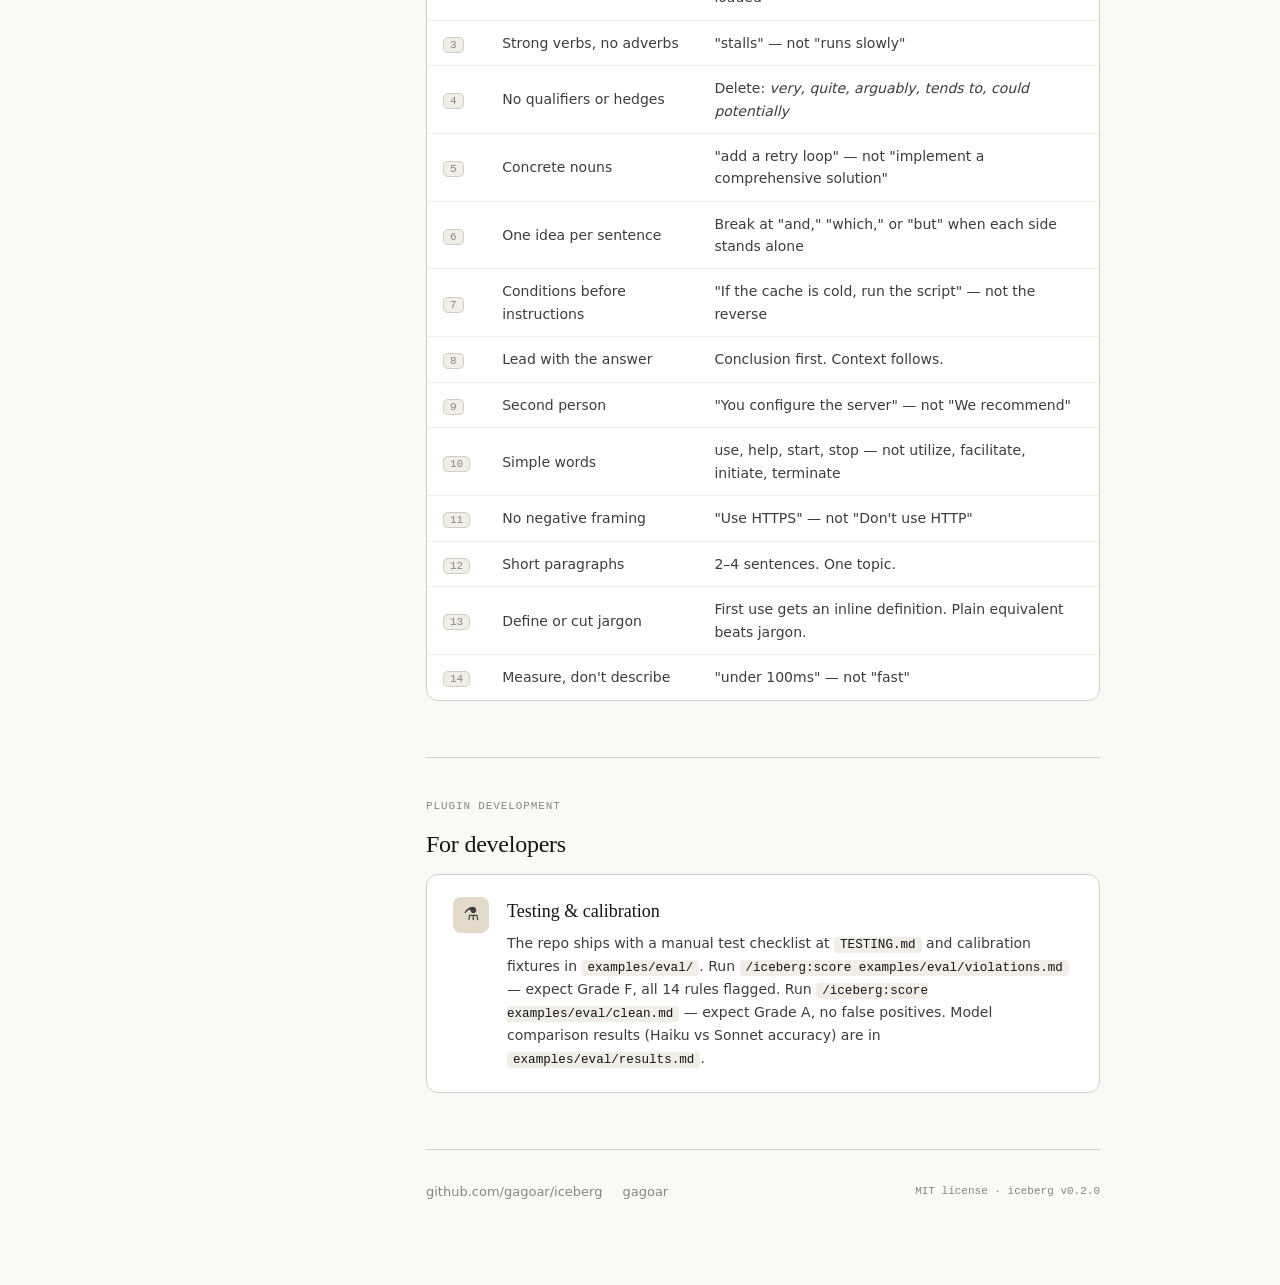
==== commit 0679970c: "docs: add exact update command" ====
--- a/docs/index.html
+++ b/docs/index.html
@@ -168,12 +168,16 @@
         <div class="eyebrow">Getting started</div>
         <h2>Install</h2>
         <div class="install-card">
-          <pre><span style="color:var(--gray-500)"># Three commands. Takes under 30 seconds.</span>
+          <pre><span style="color:var(--gray-500)"># Install</span>
 <span style="color:var(--clay)">/plugin marketplace add</span> <span style="color:var(--olive)">gagoar/iceberg</span>
 <span style="color:var(--clay)">/plugin install</span> <span style="color:var(--olive)">iceberg@iceberg</span>
+<span style="color:var(--clay)">/reload-plugins</span>
+
+<span style="color:var(--gray-500)"># Update</span>
+<span style="color:var(--clay)">/plugin update</span> <span style="color:var(--olive)">iceberg@iceberg</span>
 <span style="color:var(--clay)">/reload-plugins</span></pre>
         </div>
-        <div class="install-note">After install, iceberg scores every plan Claude produces automatically. No additional setup needed.</div>
+        <div class="install-note">After install, iceberg scores every plan Claude produces automatically. Auto-update is off by default — enable it in <code>/plugin</code> → Marketplaces → iceberg.</div>
         <div style="margin-top: 24px;">
           <div class="skill-row">
             <div class="skill-pill"><span class="dot"></span>/iceberg:score — read-only analysis</div>
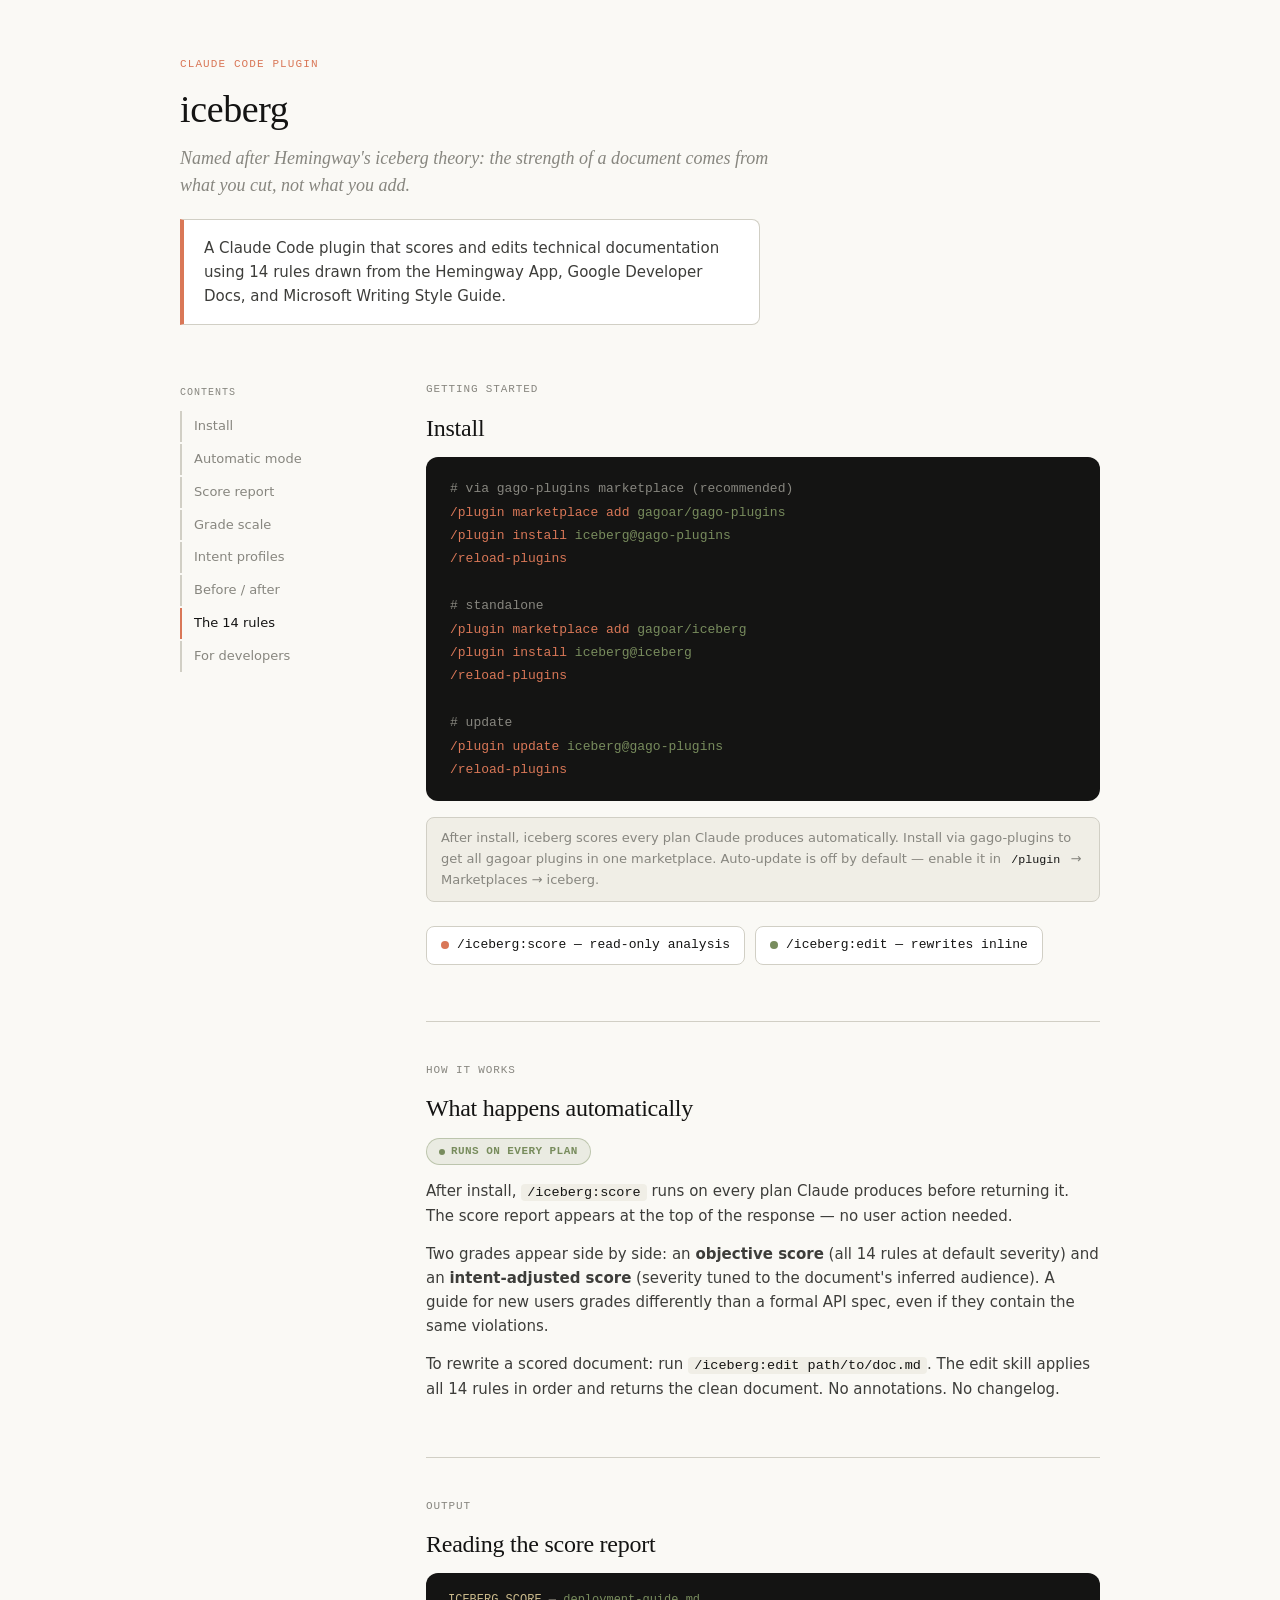
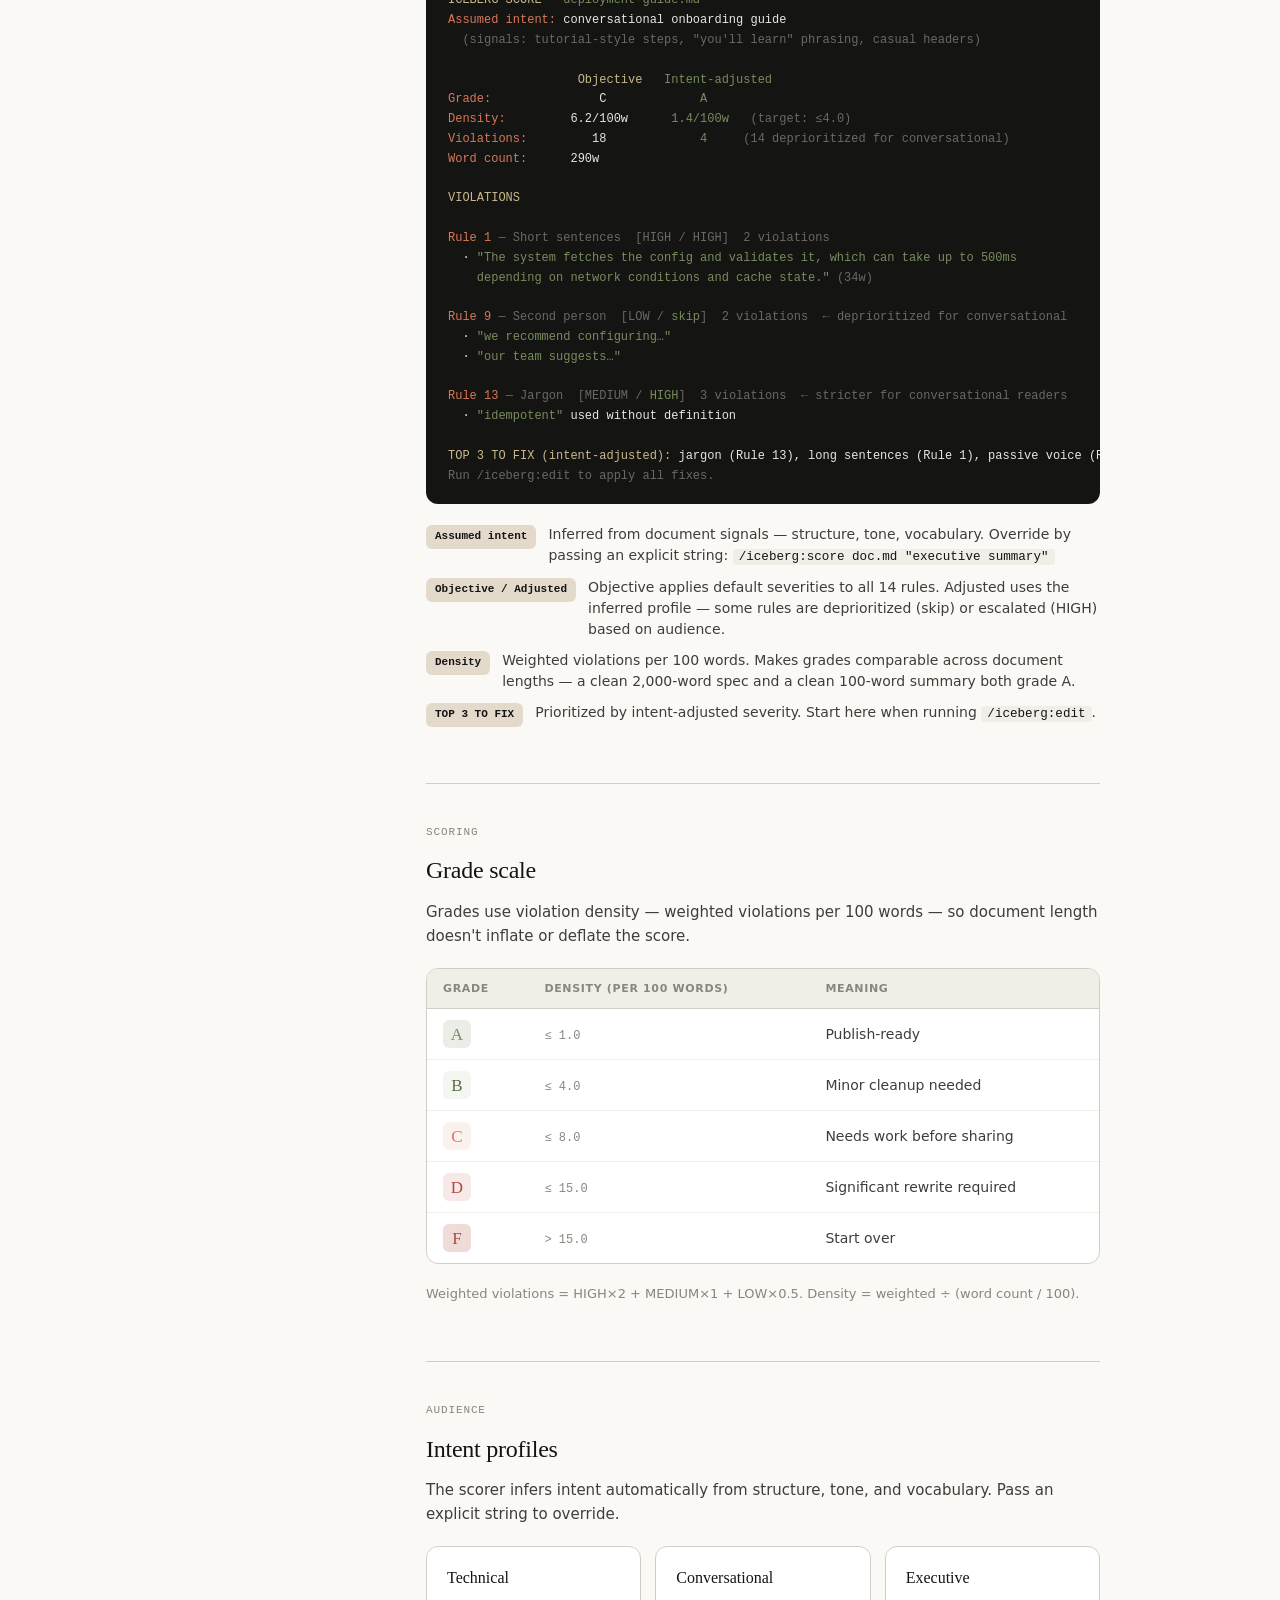
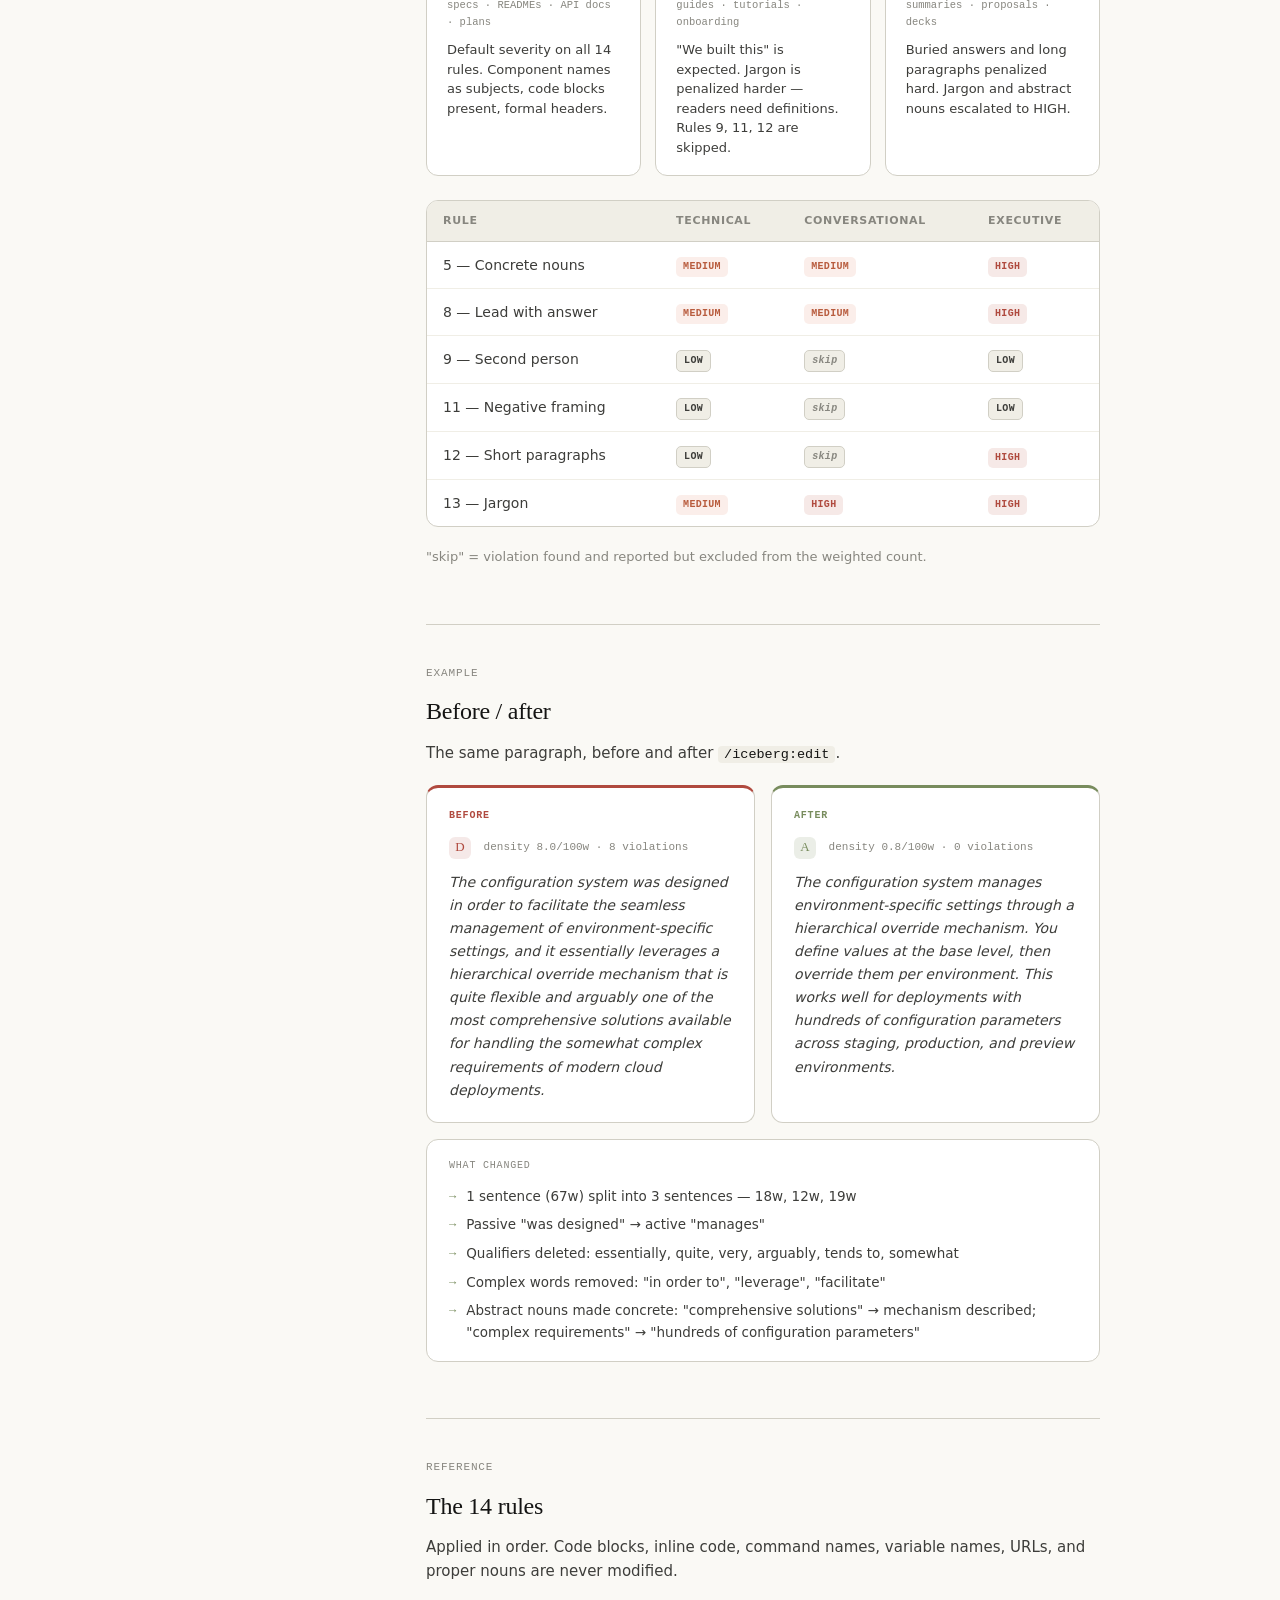
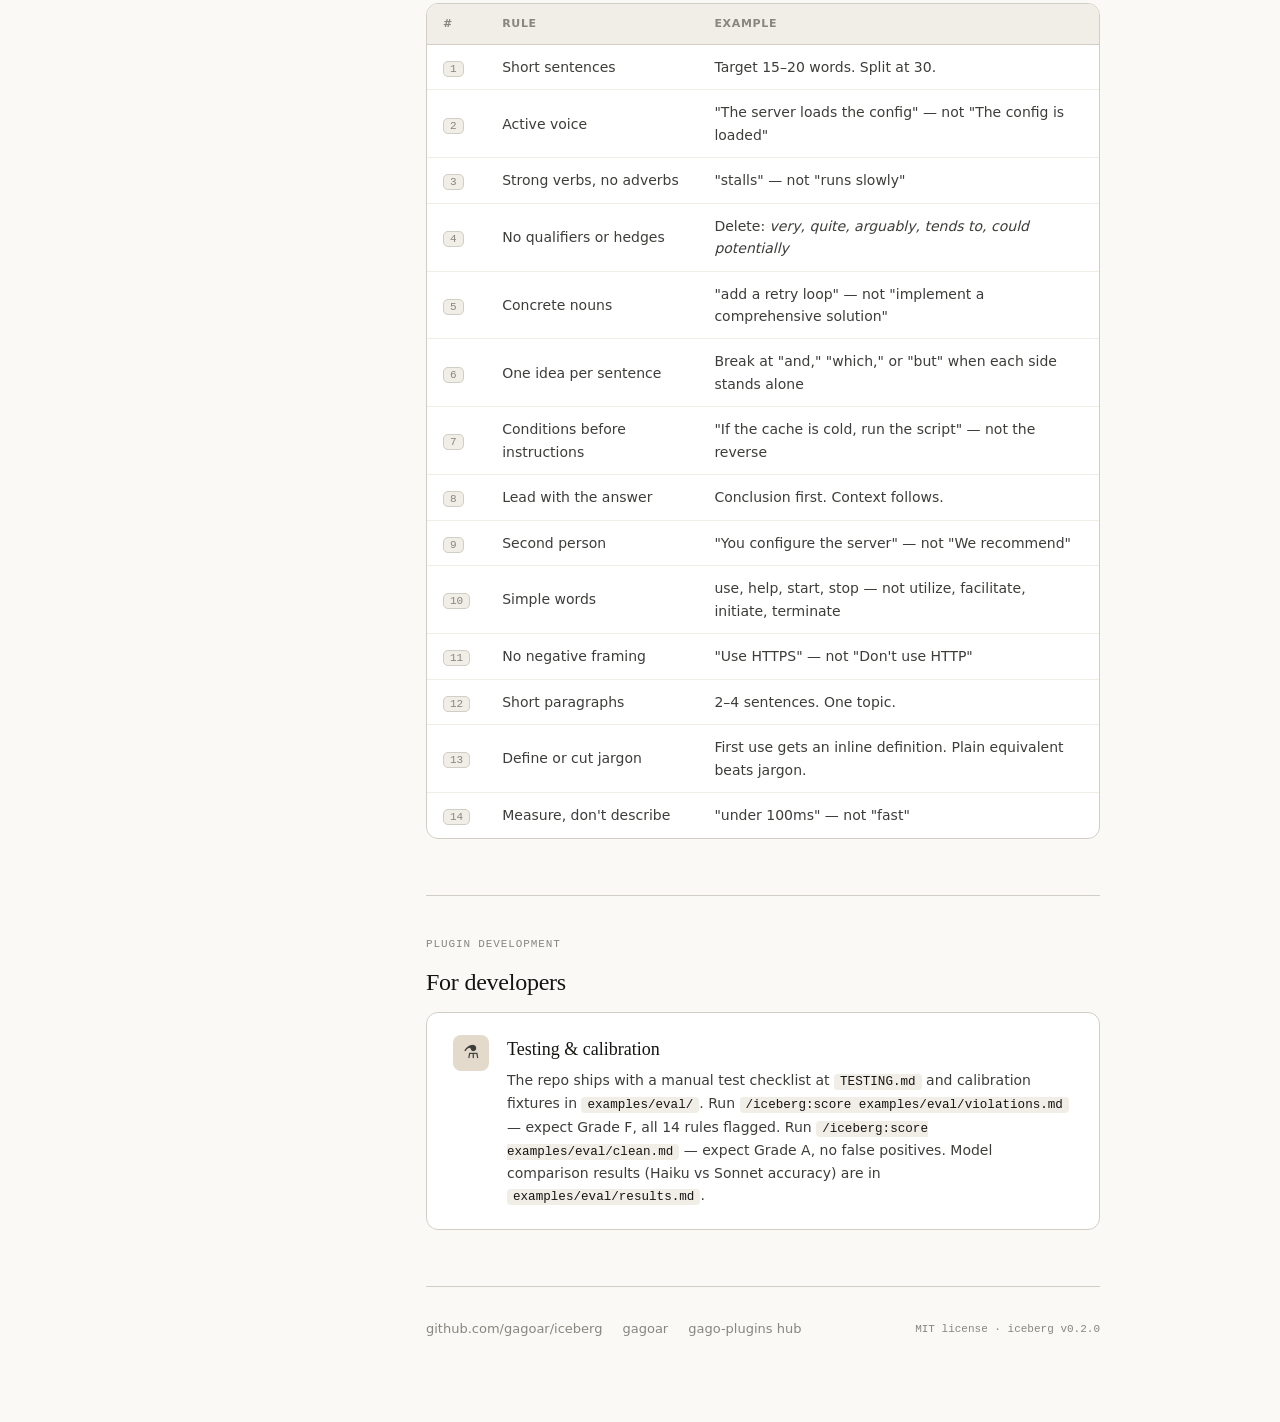
==== commit ad578e42: "update install section to gago-plugins canonical, fix schema" ====
--- a/docs/index.html
+++ b/docs/index.html
@@ -168,16 +168,21 @@
         <div class="eyebrow">Getting started</div>
         <h2>Install</h2>
         <div class="install-card">
-          <pre><span style="color:var(--gray-500)"># Install</span>
+          <pre><span style="color:var(--gray-500)"># via gago-plugins marketplace (recommended)</span>
+<span style="color:var(--clay)">/plugin marketplace add</span> <span style="color:var(--olive)">gagoar/gago-plugins</span>
+<span style="color:var(--clay)">/plugin install</span> <span style="color:var(--olive)">iceberg@gago-plugins</span>
+<span style="color:var(--clay)">/reload-plugins</span>
+
+<span style="color:var(--gray-500)"># standalone</span>
 <span style="color:var(--clay)">/plugin marketplace add</span> <span style="color:var(--olive)">gagoar/iceberg</span>
 <span style="color:var(--clay)">/plugin install</span> <span style="color:var(--olive)">iceberg@iceberg</span>
 <span style="color:var(--clay)">/reload-plugins</span>
 
-<span style="color:var(--gray-500)"># Update</span>
-<span style="color:var(--clay)">/plugin update</span> <span style="color:var(--olive)">iceberg@iceberg</span>
+<span style="color:var(--gray-500)"># update</span>
+<span style="color:var(--clay)">/plugin update</span> <span style="color:var(--olive)">iceberg@gago-plugins</span>
 <span style="color:var(--clay)">/reload-plugins</span></pre>
         </div>
-        <div class="install-note">After install, iceberg scores every plan Claude produces automatically. Auto-update is off by default — enable it in <code>/plugin</code> → Marketplaces → iceberg.</div>
+        <div class="install-note">After install, iceberg scores every plan Claude produces automatically. Install via gago-plugins to get all gagoar plugins in one marketplace. Auto-update is off by default — enable it in <code>/plugin</code> → Marketplaces → iceberg.</div>
         <div style="margin-top: 24px;">
           <div class="skill-row">
             <div class="skill-pill"><span class="dot"></span>/iceberg:score — read-only analysis</div>
@@ -368,6 +373,7 @@
         <div class="footer-links">
           <a href="https://github.com/gagoar/iceberg" target="_blank">github.com/gagoar/iceberg</a>
           <a href="https://github.com/gagoar" target="_blank">gagoar</a>
+          <a href="https://gagoar.github.io/gago-plugins" target="_blank">gago-plugins hub</a>
         </div>
         <div class="footer-meta">MIT license · iceberg v0.2.0</div>
       </div>
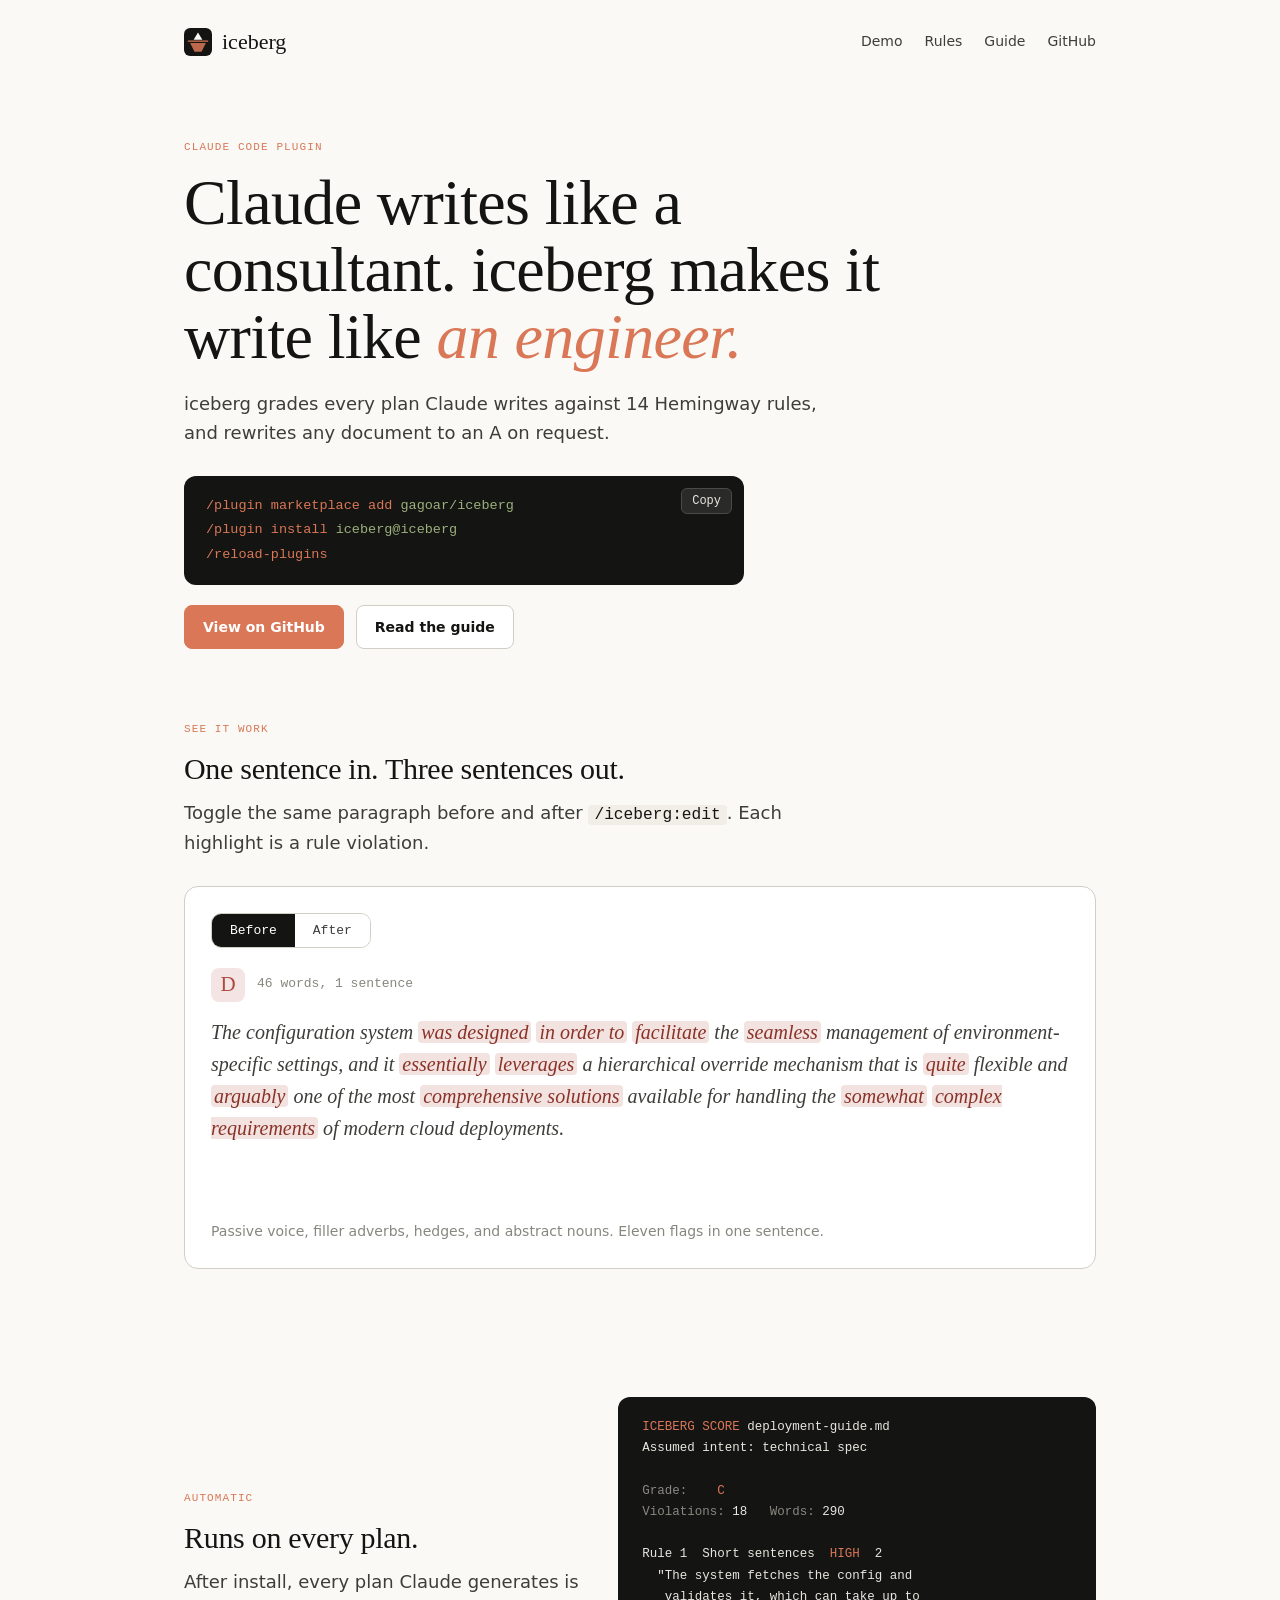
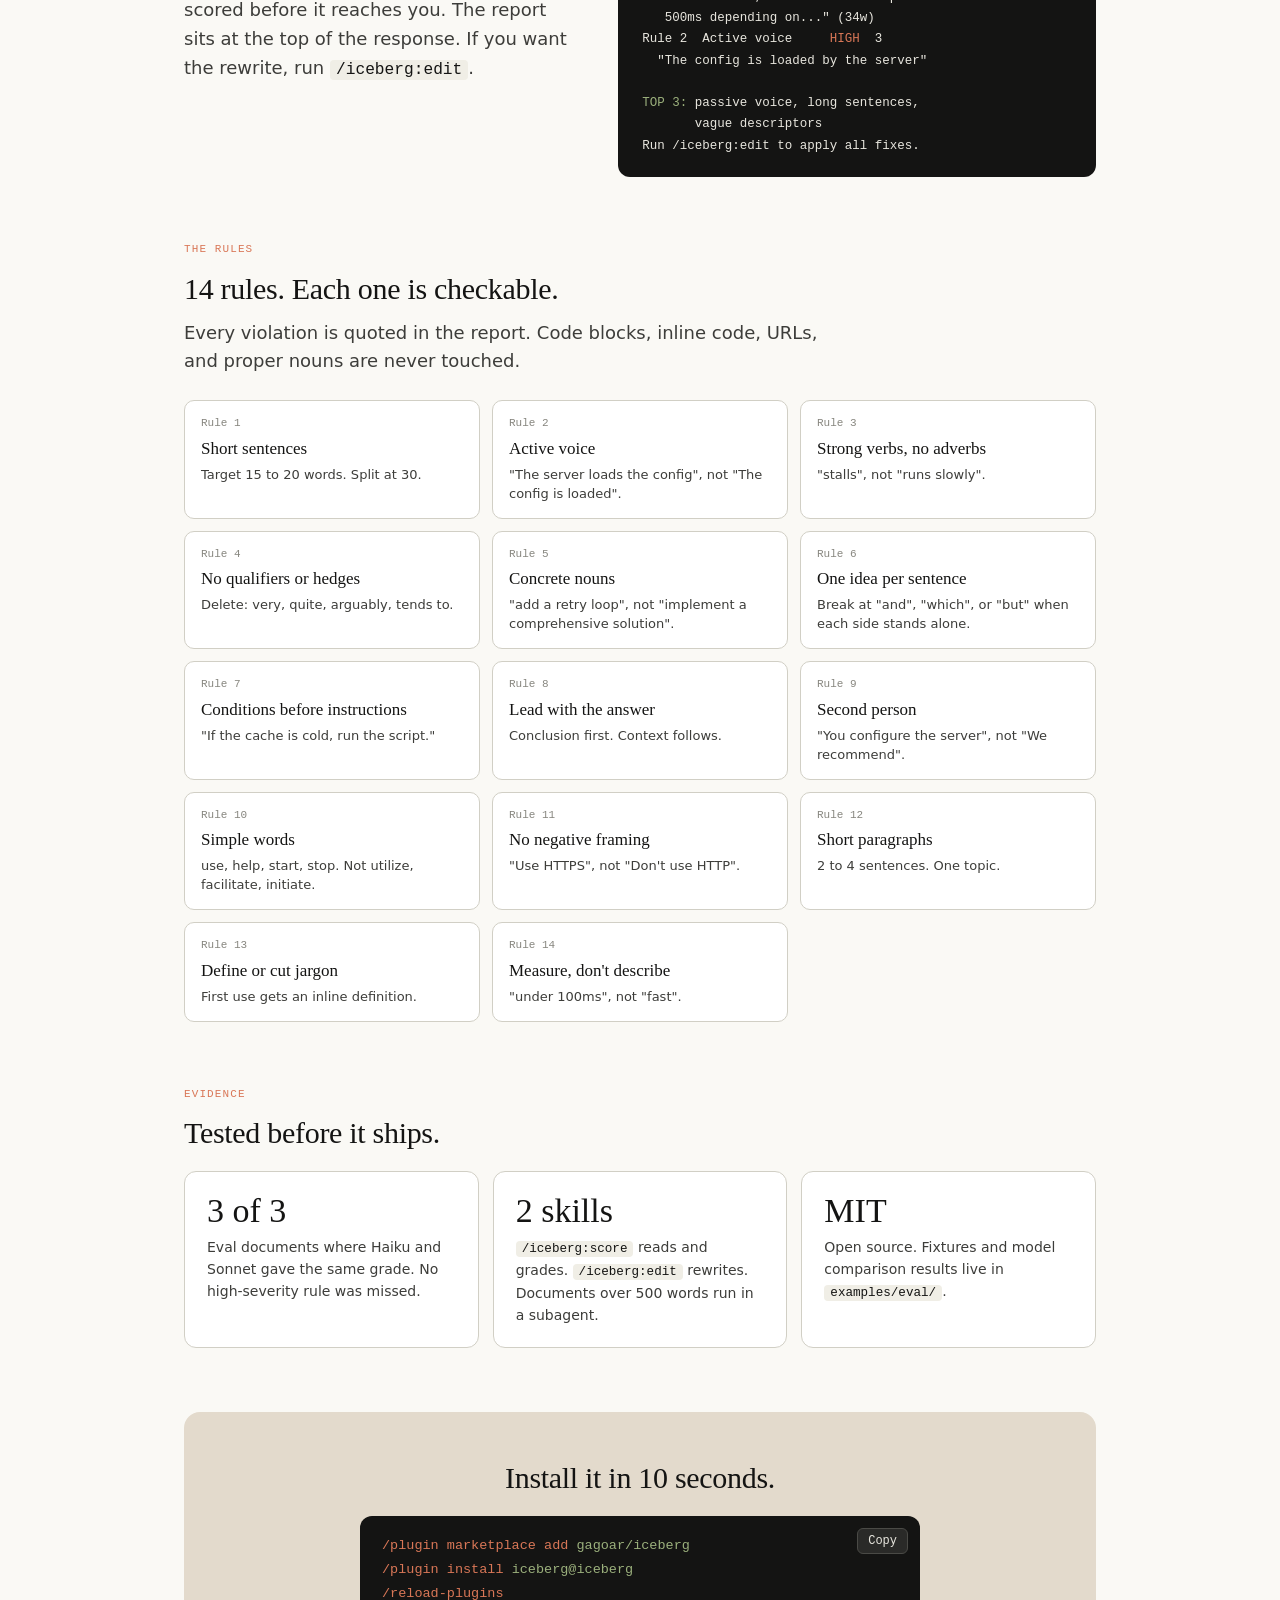
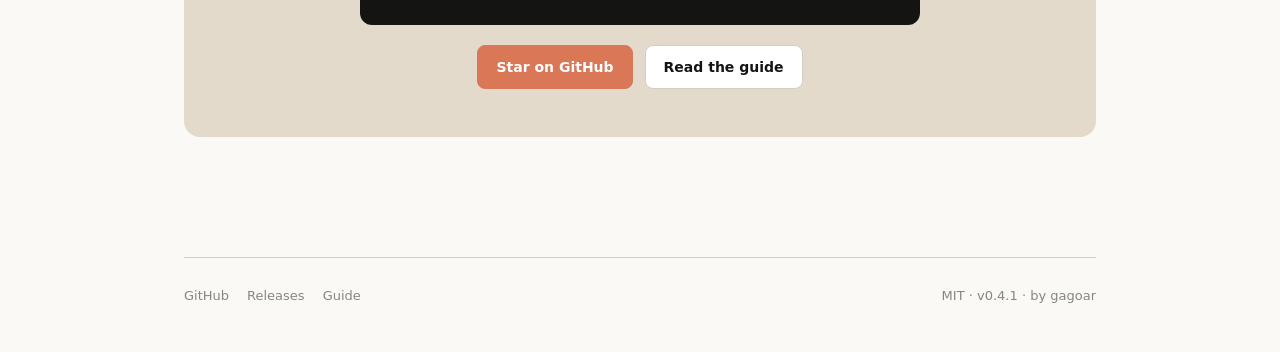
==== commit de5b4b55: "Launch: landing page, README rewrite, strict-valid manifests (v0.4.1)" ====
--- a/docs/index.html
+++ b/docs/index.html
@@ -3,397 +3,270 @@
 <head>
 <meta charset="UTF-8">
 <meta name="viewport" content="width=device-width, initial-scale=1.0">
-<title>iceberg — Hemingway writing rules for Claude Code</title>
+<title>iceberg: Hemingway writing rules for Claude Code</title>
+<meta name="description" content="A Claude Code plugin that grades every plan Claude writes against 14 Hemingway rules, and rewrites any document to an A on request.">
+<link rel="canonical" href="https://gagoar.github.io/iceberg/">
+<link rel="icon" type="image/svg+xml" href="assets/favicon.svg">
+<meta property="og:type" content="website">
+<meta property="og:title" content="iceberg: Claude writes like a consultant. iceberg makes it write like an engineer.">
+<meta property="og:description" content="A Claude Code plugin that grades every plan against 14 Hemingway rules and rewrites documents to an A.">
+<meta property="og:url" content="https://gagoar.github.io/iceberg/">
+<meta property="og:image" content="https://gagoar.github.io/iceberg/assets/og.png">
+<meta name="twitter:card" content="summary_large_image">
+<meta name="twitter:title" content="iceberg: Hemingway writing rules for Claude Code">
+<meta name="twitter:description" content="Grades every plan Claude writes against 14 rules. Rewrites docs to an A.">
+<meta name="twitter:image" content="https://gagoar.github.io/iceberg/assets/og.png">
 <style>
 :root {
-  --ivory:    #FAF9F5;
-  --slate:    #141413;
-  --clay:     #D97757;
-  --clay-d:   #B85C3E;
-  --oat:      #E3DACC;
-  --olive:    #788C5D;
-  --rust:     #B04A3F;
-  --gray-150: #F0EEE6;
-  --gray-300: #D1CFC5;
-  --gray-500: #87867F;
-  --gray-700: #3D3D3A;
-  --white:    #FFFFFF;
+  --ivory:#FAF9F5; --slate:#141413; --clay:#D97757; --clay-d:#B85C3E; --oat:#E3DACC;
+  --olive:#788C5D; --rust:#B04A3F; --gray-150:#F0EEE6; --gray-300:#D1CFC5; --gray-500:#87867F;
+  --gray-700:#3D3D3A; --white:#FFFFFF;
   --serif: ui-serif, Georgia, "Times New Roman", serif;
-  --sans:  system-ui, -apple-system, "Segoe UI", Roboto, sans-serif;
-  --mono:  ui-monospace, "SF Mono", Menlo, Consolas, monospace;
-  --radius-panel: 12px;
-  --radius-row:   8px;
+  --sans: system-ui, -apple-system, "Segoe UI", Roboto, sans-serif;
+  --mono: ui-monospace, "SF Mono", Menlo, Consolas, monospace;
   --border: 1.5px solid var(--gray-300);
 }
 *, *::before, *::after { box-sizing: border-box; margin: 0; padding: 0; }
 html { scroll-behavior: smooth; }
-body {
-  font-family: var(--sans);
-  background: var(--ivory);
-  color: var(--gray-700);
-  font-size: 15px;
-  line-height: 1.6;
-  padding: 56px 24px 96px;
-  -webkit-font-smoothing: antialiased;
-}
-.page { max-width: 920px; margin: 0 auto; }
-
-h1 { font-family: var(--serif); font-weight: 500; font-size: 38px; letter-spacing: -0.01em; line-height: 1.15; color: var(--slate); margin-bottom: 14px; }
-h2 { font-family: var(--serif); font-weight: 500; font-size: 24px; letter-spacing: -0.01em; color: var(--slate); margin-bottom: 10px; }
-h3 { font-family: var(--serif); font-weight: 500; font-size: 18px; color: var(--slate); margin-bottom: 6px; }
-p { margin-bottom: 14px; }
-p:last-child { margin-bottom: 0; }
-hr.rule { border: none; border-top: 1px solid var(--gray-300); margin: 40px 0; }
-.eyebrow { font-family: var(--mono); font-size: 11px; letter-spacing: 0.08em; text-transform: uppercase; color: var(--gray-500); margin-bottom: 10px; }
+body { font-family: var(--sans); background: var(--ivory); color: var(--gray-700); font-size: 16px; line-height: 1.6; -webkit-font-smoothing: antialiased; }
+.wrap { max-width: 960px; margin: 0 auto; padding: 0 24px; }
+a { color: var(--clay-d); }
 code { font-family: var(--mono); font-size: 0.9em; background: var(--gray-150); padding: 1px 6px; border-radius: 4px; color: var(--slate); }
-
-.layout { display: grid; grid-template-columns: 190px 1fr; gap: 56px; }
-@media (max-width: 760px) { .layout { grid-template-columns: 1fr; } .toc { display: none; } }
-
-.toc { position: sticky; top: 40px; align-self: start; padding-top: 4px; }
-.toc-label { font-family: var(--mono); font-size: 10px; letter-spacing: 0.1em; text-transform: uppercase; color: var(--gray-500); margin-bottom: 10px; }
-.toc a { display: block; font-size: 13px; color: var(--gray-500); text-decoration: none; padding: 5px 12px; border-left: 2px solid var(--gray-300); margin-bottom: 2px; transition: color 0.1s, border-color 0.1s; }
-.toc a:hover, .toc a.active { color: var(--slate); border-left-color: var(--clay); }
-
-.content { min-width: 0; }
-.section { margin-bottom: 56px; }
-
-.hero { margin-bottom: 56px; }
-.hero-eyebrow { font-family: var(--mono); font-size: 11px; letter-spacing: 0.1em; text-transform: uppercase; color: var(--clay); margin-bottom: 14px; }
-.hero-subtitle { font-size: 18px; color: var(--gray-500); font-style: italic; font-family: var(--serif); max-width: 600px; margin-bottom: 20px; line-height: 1.5; }
-.hero-summary { font-size: 15px; color: var(--gray-700); max-width: 580px; padding: 16px 20px; background: var(--white); border: var(--border); border-left: 4px solid var(--clay); border-radius: 0 var(--radius-row) var(--radius-row) 0; }
-
-.skill-row { display: flex; gap: 10px; flex-wrap: wrap; margin-bottom: 20px; }
-.skill-pill { display: inline-flex; align-items: center; gap: 8px; padding: 8px 14px; background: var(--white); border: var(--border); border-radius: var(--radius-row); font-family: var(--mono); font-size: 13px; color: var(--slate); }
-.skill-pill .dot { width: 8px; height: 8px; border-radius: 50%; background: var(--clay); flex-shrink: 0; }
-.skill-pill .dot.green { background: var(--olive); }
-
-.install-card { background: var(--slate); border-radius: var(--radius-panel); padding: 20px 24px; margin-bottom: 16px; }
-.install-card pre { font-family: var(--mono); font-size: 13px; line-height: 1.8; color: #E8E6DE; }
-.install-note { font-size: 13px; color: var(--gray-500); padding: 10px 14px; background: var(--gray-150); border-radius: var(--radius-row); border: var(--border); }
-
-.auto-badge { display: inline-flex; align-items: center; gap: 6px; padding: 4px 12px; background: rgba(120,140,93,0.12); border: 1.5px solid rgba(120,140,93,0.4); border-radius: 999px; font-family: var(--mono); font-size: 11px; color: var(--olive); font-weight: 600; letter-spacing: 0.04em; text-transform: uppercase; margin-bottom: 14px; }
-.auto-badge::before { content: ""; width: 6px; height: 6px; border-radius: 50%; background: var(--olive); }
-
-.code-panel { background: var(--slate); border-radius: var(--radius-panel); padding: 18px 22px; overflow-x: auto; margin-bottom: 20px; }
-.code-panel pre { font-family: var(--mono); font-size: 12px; line-height: 1.65; color: #E8E6DE; white-space: pre; }
-.cm  { color: var(--gray-500); }
-.kw  { color: var(--clay); }
-.str { color: var(--olive); }
-.fn  { color: #C9B98A; }
-.dim { color: #6B6960; }
-
-.callout-list { list-style: none; display: flex; flex-direction: column; gap: 10px; margin-top: 18px; }
-.callout-list li { display: flex; gap: 12px; align-items: flex-start; font-size: 14px; }
-.callout-key { font-family: var(--mono); font-size: 11px; background: var(--oat); color: var(--slate); padding: 3px 9px; border-radius: 6px; white-space: nowrap; flex-shrink: 0; margin-top: 1px; font-weight: 600; }
-.callout-val { color: var(--gray-700); line-height: 1.5; }
-
-table { width: 100%; border-collapse: separate; border-spacing: 0; background: var(--white); border: var(--border); border-radius: var(--radius-panel); overflow: hidden; margin-bottom: 20px; }
-th { text-align: left; font-size: 11px; font-weight: 600; text-transform: uppercase; letter-spacing: 0.06em; color: var(--gray-500); background: var(--gray-150); padding: 11px 16px; border-bottom: 1px solid var(--gray-300); }
-td { padding: 11px 16px; font-size: 14px; border-bottom: 1px solid var(--gray-150); vertical-align: middle; }
-tr:last-child td { border-bottom: none; }
-.grade-badge { display: inline-flex; align-items: center; justify-content: center; width: 28px; height: 28px; border-radius: 6px; font-family: var(--serif); font-weight: 500; font-size: 17px; }
-.grade-a { background: rgba(120,140,93,0.15); color: var(--olive); }
-.grade-b { background: rgba(120,140,93,0.08); color: #5C6F44; }
-.grade-c { background: rgba(217,119,87,0.1); color: var(--clay); }
-.grade-d { background: rgba(176,74,63,0.12); color: var(--rust); }
-.grade-f { background: rgba(176,74,63,0.2); color: var(--rust); }
-.density { font-family: var(--mono); font-size: 12px; color: var(--gray-500); }
-.sev-chip { display: inline-block; font-family: var(--mono); font-size: 10px; padding: 2px 7px; border-radius: 5px; font-weight: 600; letter-spacing: 0.03em; }
-.sev-high   { background: rgba(176,74,63,0.12); color: var(--rust); }
-.sev-medium { background: rgba(217,119,87,0.12); color: var(--clay-d); }
-.sev-low    { background: var(--gray-150); color: var(--gray-700); border: 1px solid var(--gray-300); }
-.sev-skip   { background: var(--gray-150); color: var(--gray-500); border: 1px solid var(--gray-300); font-style: italic; }
-
-.before-after { display: grid; grid-template-columns: 1fr 1fr; gap: 16px; margin-bottom: 16px; }
-@media (max-width: 640px) { .before-after { grid-template-columns: 1fr; } }
-.ba-card { background: var(--white); border: var(--border); border-radius: var(--radius-panel); padding: 20px 22px; }
-.ba-card.before { border-top: 3px solid var(--rust); }
-.ba-card.after  { border-top: 3px solid var(--olive); }
-.ba-label { font-family: var(--mono); font-size: 10px; text-transform: uppercase; letter-spacing: 0.08em; font-weight: 700; margin-bottom: 10px; }
-.ba-card.before .ba-label { color: var(--rust); }
-.ba-card.after  .ba-label { color: var(--olive); }
-.ba-grade { display: inline-flex; align-items: center; gap: 6px; font-family: var(--mono); font-size: 11px; color: var(--gray-500); margin-bottom: 12px; }
-.ba-text { font-size: 14px; line-height: 1.65; color: var(--gray-700); font-style: italic; }
-.changes-card { background: var(--white); border: var(--border); border-radius: var(--radius-panel); padding: 18px 22px; }
-.changes-card ul { list-style: none; display: flex; flex-direction: column; gap: 7px; }
-.changes-card li { font-size: 13.5px; color: var(--gray-700); display: flex; gap: 10px; align-items: flex-start; }
-.changes-card li::before { content: "→"; font-family: var(--mono); color: var(--olive); font-size: 12px; margin-top: 2px; flex-shrink: 0; }
-
-.profile-cards { display: grid; grid-template-columns: repeat(3, 1fr); gap: 14px; margin-bottom: 24px; }
-@media (max-width: 640px) { .profile-cards { grid-template-columns: 1fr; } }
-.profile-card { background: var(--white); border: var(--border); border-radius: var(--radius-panel); padding: 18px 20px; }
-.profile-card .profile-name { font-family: var(--serif); font-weight: 500; font-size: 16px; color: var(--slate); margin-bottom: 6px; }
-.profile-card .profile-types { font-family: var(--mono); font-size: 10.5px; color: var(--gray-500); margin-bottom: 10px; }
-.profile-card .profile-desc { font-size: 13px; color: var(--gray-700); line-height: 1.5; }
-
-.rule-num { font-family: var(--mono); font-size: 11px; color: var(--gray-500); background: var(--gray-150); border: 1px solid var(--gray-300); border-radius: 5px; padding: 1px 6px; }
-
-.dev-card { background: var(--white); border: var(--border); border-radius: var(--radius-panel); padding: 22px 26px; display: flex; gap: 18px; align-items: flex-start; }
-.dev-icon { width: 36px; height: 36px; border-radius: 8px; background: var(--oat); display: flex; align-items: center; justify-content: center; font-size: 18px; flex-shrink: 0; }
-
-.footer { border-top: var(--border); padding-top: 32px; display: flex; align-items: center; justify-content: space-between; flex-wrap: wrap; gap: 16px; }
-.footer-links { display: flex; gap: 20px; }
-.footer-links a { font-size: 13px; color: var(--gray-500); text-decoration: none; }
-.footer-links a:hover { color: var(--slate); }
-.footer-meta { font-family: var(--mono); font-size: 11px; color: var(--gray-500); }
+h1, h2, h3 { font-family: var(--serif); font-weight: 500; color: var(--slate); letter-spacing: -0.01em; }
+h2 { font-size: 30px; line-height: 1.2; margin-bottom: 12px; }
+.eyebrow { font-family: var(--mono); font-size: 11px; letter-spacing: 0.1em; text-transform: uppercase; color: var(--clay); margin-bottom: 12px; }
+section { padding: 64px 0; }
+.lead { font-size: 18px; max-width: 640px; margin-bottom: 28px; }
+
+nav.top { display: flex; justify-content: space-between; align-items: center; padding: 24px 0; }
+nav.top .brand { font-family: var(--serif); font-size: 22px; color: var(--slate); text-decoration: none; display: flex; align-items: center; gap: 10px; }
+nav.top .brand img { width: 28px; height: 28px; }
+nav.top .links { display: flex; gap: 22px; font-size: 14px; }
+nav.top .links a { color: var(--gray-700); text-decoration: none; }
+nav.top .links a:hover { color: var(--clay-d); }
+
+.hero { padding: 56px 0 72px; }
+.hero h1 { font-size: clamp(38px, 6vw, 64px); line-height: 1.05; margin-bottom: 20px; max-width: 760px; }
+.hero h1 em { color: var(--clay); font-style: italic; }
+.hero .lead { color: var(--gray-700); }
+
+.install { background: var(--slate); border-radius: 12px; padding: 18px 22px; position: relative; max-width: 560px; margin-bottom: 20px; }
+.install pre { font-family: var(--mono); font-size: 13.5px; line-height: 1.8; color: #E8E6DE; overflow-x: auto; padding-right: 70px; }
+.install .c { color: var(--clay); } .install .a { color: #9BB07C; }
+.copy { position: absolute; top: 12px; right: 12px; font-family: var(--mono); font-size: 12px; background: #2a2a28; color: #E8E6DE; border: 1px solid #4a4a46; border-radius: 6px; padding: 5px 10px; cursor: pointer; }
+.copy:hover { background: #3a3a37; }
+.btns { display: flex; gap: 12px; flex-wrap: wrap; }
+.btn { display: inline-block; padding: 10px 18px; border-radius: 8px; font-size: 14px; font-weight: 600; text-decoration: none; border: var(--border); color: var(--slate); background: var(--white); }
+.btn.primary { background: var(--clay); border-color: var(--clay); color: var(--white); }
+.btn:hover { border-color: var(--clay); }
+
+.demo { background: var(--white); border: var(--border); border-radius: 14px; padding: 26px; }
+.toggle { display: inline-flex; border: var(--border); border-radius: 10px; overflow: hidden; margin-bottom: 20px; }
+.toggle button { font-family: var(--mono); font-size: 13px; padding: 9px 18px; border: 0; background: var(--white); color: var(--gray-700); cursor: pointer; }
+.toggle button[aria-pressed="true"] { background: var(--slate); color: var(--white); }
+.demo-meta { display: flex; align-items: center; gap: 12px; font-family: var(--mono); font-size: 13px; color: var(--gray-500); margin-bottom: 14px; }
+.badge { width: 34px; height: 34px; border-radius: 8px; display: inline-flex; align-items: center; justify-content: center; font-family: var(--serif); font-size: 21px; }
+.badge.d { background: rgba(176,74,63,0.14); color: var(--rust); }
+.badge.a { background: rgba(120,140,93,0.18); color: var(--olive); }
+.sample { font-family: var(--serif); font-size: 20px; line-height: 1.6; font-style: italic; color: var(--gray-700); min-height: 190px; }
+.sample mark { background: rgba(176,74,63,0.16); color: #8a3228; border-radius: 4px; padding: 0 3px; }
+.demo-note { margin-top: 14px; font-size: 14px; color: var(--gray-500); }
+
+.report { background: var(--slate); border-radius: 12px; padding: 20px 24px; overflow-x: auto; }
+.report pre { font-family: var(--mono); font-size: 12.5px; line-height: 1.7; color: #E8E6DE; }
+.report .k { color: var(--clay); } .report .g { color: #9BB07C; } .report .d { color: #8a8880; }
+.two > * { min-width: 0; }
+.two { display: grid; grid-template-columns: 1fr 1.2fr; gap: 36px; align-items: center; }
+@media (max-width: 760px) { .two { grid-template-columns: 1fr; gap: 24px; } section { padding: 44px 0; } nav.top .links a:not(:last-child) { display: none; } }
+
+.rules { display: grid; grid-template-columns: repeat(auto-fill, minmax(270px, 1fr)); gap: 12px; margin-top: 24px; }
+.rule { background: var(--white); border: var(--border); border-radius: 10px; padding: 14px 16px; }
+.rule .n { font-family: var(--mono); font-size: 11px; color: var(--gray-500); }
+.rule .t { font-family: var(--serif); font-size: 17px; color: var(--slate); margin: 2px 0 4px; }
+.rule .e { font-size: 13px; color: var(--gray-700); line-height: 1.45; }
+
+.proof { display: grid; grid-template-columns: repeat(3, 1fr); gap: 14px; }
+@media (max-width: 760px) { .proof { grid-template-columns: 1fr; } }
+.stat { background: var(--white); border: var(--border); border-radius: 12px; padding: 20px 22px; }
+.stat .big { font-family: var(--serif); font-size: 34px; color: var(--slate); line-height: 1.1; }
+.stat p { font-size: 14px; margin-top: 6px; }
+
+.cta { text-align: center; background: var(--oat); border-radius: 16px; padding: 48px 24px; }
+.cta .install { margin: 20px auto; text-align: left; }
+footer { border-top: var(--border); padding: 28px 0 48px; margin-top: 56px; display: flex; justify-content: space-between; flex-wrap: wrap; gap: 14px; font-size: 13px; color: var(--gray-500); }
+footer a { color: var(--gray-500); margin-right: 18px; text-decoration: none; }
+footer a:hover { color: var(--slate); }
 </style>
 </head>
 <body>
-<div class="page">
-
-  <div class="hero">
-    <div class="hero-eyebrow">Claude Code Plugin</div>
-    <h1>iceberg</h1>
-    <p class="hero-subtitle">Named after Hemingway's iceberg theory: the strength of a document comes from what you cut, not what you add.</p>
-    <div class="hero-summary">A Claude Code plugin that scores and edits technical documentation using 14 rules drawn from the Hemingway App, Google Developer Docs, and Microsoft Writing Style Guide.</div>
-  </div>
-
-  <div class="layout">
-    <nav class="toc" id="toc">
-      <div class="toc-label">Contents</div>
-      <a href="#install">Install</a>
-      <a href="#automatic">Automatic mode</a>
-      <a href="#score-report">Score report</a>
-      <a href="#grade-scale">Grade scale</a>
-      <a href="#intent-profiles">Intent profiles</a>
-      <a href="#before-after">Before / after</a>
-      <a href="#14-rules">The 14 rules</a>
-      <a href="#developers">For developers</a>
-    </nav>
-
-    <div class="content">
-
-      <section class="section" id="install">
-        <div class="eyebrow">Getting started</div>
-        <h2>Install</h2>
-        <div class="install-card">
-          <pre><span style="color:var(--gray-500)"># via gago-plugins marketplace (recommended)</span>
-<span style="color:var(--clay)">/plugin marketplace add</span> <span style="color:var(--olive)">gagoar/gago-plugins</span>
-<span style="color:var(--clay)">/plugin install</span> <span style="color:var(--olive)">iceberg@gago-plugins</span>
-<span style="color:var(--clay)">/reload-plugins</span>
-
-<span style="color:var(--gray-500)"># standalone</span>
-<span style="color:var(--clay)">/plugin marketplace add</span> <span style="color:var(--olive)">gagoar/iceberg</span>
-<span style="color:var(--clay)">/plugin install</span> <span style="color:var(--olive)">iceberg@iceberg</span>
-<span style="color:var(--clay)">/reload-plugins</span>
-
-<span style="color:var(--gray-500)"># update</span>
-<span style="color:var(--clay)">/plugin update</span> <span style="color:var(--olive)">iceberg@gago-plugins</span>
-<span style="color:var(--clay)">/reload-plugins</span></pre>
-        </div>
-        <div class="install-note">After install, iceberg scores every plan Claude produces automatically. Install via gago-plugins to get all gagoar plugins in one marketplace. Auto-update is off by default — enable it in <code>/plugin</code> → Marketplaces → iceberg.</div>
-        <div style="margin-top: 24px;">
-          <div class="skill-row">
-            <div class="skill-pill"><span class="dot"></span>/iceberg:score — read-only analysis</div>
-            <div class="skill-pill"><span class="dot green"></span>/iceberg:edit — rewrites inline</div>
-          </div>
-        </div>
-      </section>
-
-      <hr class="rule">
-
-      <section class="section" id="automatic">
-        <div class="eyebrow">How it works</div>
-        <h2>What happens automatically</h2>
-        <div class="auto-badge">Runs on every plan</div>
-        <p>After install, <code>/iceberg:score</code> runs on every plan Claude produces before returning it. The score report appears at the top of the response — no user action needed.</p>
-        <p>Two grades appear side by side: an <strong>objective score</strong> (all 14 rules at default severity) and an <strong>intent-adjusted score</strong> (severity tuned to the document's inferred audience). A guide for new users grades differently than a formal API spec, even if they contain the same violations.</p>
-        <p>To rewrite a scored document: run <code>/iceberg:edit path/to/doc.md</code>. The edit skill applies all 14 rules in order and returns the clean document. No annotations. No changelog.</p>
-      </section>
-
-      <hr class="rule">
-
-      <section class="section" id="score-report">
-        <div class="eyebrow">Output</div>
-        <h2>Reading the score report</h2>
-        <div class="code-panel">
-          <pre><span class="fn">ICEBERG SCORE</span> <span class="dim">—</span> <span class="str">deployment-guide.md</span>
-<span class="kw">Assumed intent:</span> conversational onboarding guide
-  <span class="dim">(signals: tutorial-style steps, "you'll learn" phrasing, casual headers)</span>
-
-                  <span class="fn">Objective</span>   <span class="str">Intent-adjusted</span>
-<span class="kw">Grade:</span>               C             <span class="str">A</span>
-<span class="kw">Density:</span>         6.2/100w      <span class="str">1.4/100w</span>   <span class="dim">(target: ≤4.0)</span>
-<span class="kw">Violations:</span>         18             <span class="str">4</span>     <span class="dim">(14 deprioritized for conversational)</span>
-<span class="kw">Word count:</span>      290w
-
-<span class="fn">VIOLATIONS</span>
-
-<span class="kw">Rule 1</span> <span class="dim">— Short sentences  [HIGH / HIGH]  2 violations</span>
-  · <span class="str">"The system fetches the config and validates it, which can take up to 500ms
-    depending on network conditions and cache state."</span> <span class="dim">(34w)</span>
-
-<span class="kw">Rule 9</span> <span class="dim">— Second person  [LOW / </span><span class="str">skip</span><span class="dim">]  2 violations  ← deprioritized for conversational</span>
-  · <span class="str">"we recommend configuring…"</span>
-  · <span class="str">"our team suggests…"</span>
-
-<span class="kw">Rule 13</span> <span class="dim">— Jargon  [MEDIUM / </span><span class="str">HIGH</span><span class="dim">]  3 violations  ← stricter for conversational readers</span>
-  · <span class="str">"idempotent"</span> used without definition
-
-<span class="fn">TOP 3 TO FIX (intent-adjusted):</span> jargon (Rule 13), long sentences (Rule 1), passive voice (Rule 2)
-<span class="dim">Run /iceberg:edit to apply all fixes.</span></pre>
-        </div>
-        <ul class="callout-list">
-          <li><span class="callout-key">Assumed intent</span><span class="callout-val">Inferred from document signals — structure, tone, vocabulary. Override by passing an explicit string: <code>/iceberg:score doc.md "executive summary"</code></span></li>
-          <li><span class="callout-key">Objective / Adjusted</span><span class="callout-val">Objective applies default severities to all 14 rules. Adjusted uses the inferred profile — some rules are deprioritized (skip) or escalated (HIGH) based on audience.</span></li>
-          <li><span class="callout-key">Density</span><span class="callout-val">Weighted violations per 100 words. Makes grades comparable across document lengths — a clean 2,000-word spec and a clean 100-word summary both grade A.</span></li>
-          <li><span class="callout-key">TOP 3 TO FIX</span><span class="callout-val">Prioritized by intent-adjusted severity. Start here when running <code>/iceberg:edit</code>.</span></li>
-        </ul>
-      </section>
-
-      <hr class="rule">
-
-      <section class="section" id="grade-scale">
-        <div class="eyebrow">Scoring</div>
-        <h2>Grade scale</h2>
-        <p style="margin-bottom: 20px;">Grades use violation density — weighted violations per 100 words — so document length doesn't inflate or deflate the score.</p>
-        <table>
-          <thead><tr><th>Grade</th><th>Density (per 100 words)</th><th>Meaning</th></tr></thead>
-          <tbody>
-            <tr><td><span class="grade-badge grade-a">A</span></td><td><span class="density">≤ 1.0</span></td><td>Publish-ready</td></tr>
-            <tr><td><span class="grade-badge grade-b">B</span></td><td><span class="density">≤ 4.0</span></td><td>Minor cleanup needed</td></tr>
-            <tr><td><span class="grade-badge grade-c">C</span></td><td><span class="density">≤ 8.0</span></td><td>Needs work before sharing</td></tr>
-            <tr><td><span class="grade-badge grade-d">D</span></td><td><span class="density">≤ 15.0</span></td><td>Significant rewrite required</td></tr>
-            <tr><td><span class="grade-badge grade-f">F</span></td><td><span class="density">> 15.0</span></td><td>Start over</td></tr>
-          </tbody>
-        </table>
-        <p style="font-size: 13px; color: var(--gray-500);">Weighted violations = HIGH×2 + MEDIUM×1 + LOW×0.5. Density = weighted ÷ (word count / 100).</p>
-      </section>
-
-      <hr class="rule">
-
-      <section class="section" id="intent-profiles">
-        <div class="eyebrow">Audience</div>
-        <h2>Intent profiles</h2>
-        <p style="margin-bottom: 20px;">The scorer infers intent automatically from structure, tone, and vocabulary. Pass an explicit string to override.</p>
-        <div class="profile-cards">
-          <div class="profile-card">
-            <div class="profile-name">Technical</div>
-            <div class="profile-types">specs · READMEs · API docs · plans</div>
-            <div class="profile-desc">Default severity on all 14 rules. Component names as subjects, code blocks present, formal headers.</div>
-          </div>
-          <div class="profile-card">
-            <div class="profile-name">Conversational</div>
-            <div class="profile-types">guides · tutorials · onboarding</div>
-            <div class="profile-desc">"We built this" is expected. Jargon is penalized harder — readers need definitions. Rules 9, 11, 12 are skipped.</div>
-          </div>
-          <div class="profile-card">
-            <div class="profile-name">Executive</div>
-            <div class="profile-types">summaries · proposals · decks</div>
-            <div class="profile-desc">Buried answers and long paragraphs penalized hard. Jargon and abstract nouns escalated to HIGH.</div>
-          </div>
-        </div>
-        <table>
-          <thead><tr><th>Rule</th><th>Technical</th><th>Conversational</th><th>Executive</th></tr></thead>
-          <tbody>
-            <tr><td>5 — Concrete nouns</td><td><span class="sev-chip sev-medium">MEDIUM</span></td><td><span class="sev-chip sev-medium">MEDIUM</span></td><td><span class="sev-chip sev-high">HIGH</span></td></tr>
-            <tr><td>8 — Lead with answer</td><td><span class="sev-chip sev-medium">MEDIUM</span></td><td><span class="sev-chip sev-medium">MEDIUM</span></td><td><span class="sev-chip sev-high">HIGH</span></td></tr>
-            <tr><td>9 — Second person</td><td><span class="sev-chip sev-low">LOW</span></td><td><span class="sev-chip sev-skip">skip</span></td><td><span class="sev-chip sev-low">LOW</span></td></tr>
-            <tr><td>11 — Negative framing</td><td><span class="sev-chip sev-low">LOW</span></td><td><span class="sev-chip sev-skip">skip</span></td><td><span class="sev-chip sev-low">LOW</span></td></tr>
-            <tr><td>12 — Short paragraphs</td><td><span class="sev-chip sev-low">LOW</span></td><td><span class="sev-chip sev-skip">skip</span></td><td><span class="sev-chip sev-high">HIGH</span></td></tr>
-            <tr><td>13 — Jargon</td><td><span class="sev-chip sev-medium">MEDIUM</span></td><td><span class="sev-chip sev-high">HIGH</span></td><td><span class="sev-chip sev-high">HIGH</span></td></tr>
-          </tbody>
-        </table>
-        <p style="font-size: 13px; color: var(--gray-500);">"skip" = violation found and reported but excluded from the weighted count.</p>
-      </section>
-
-      <hr class="rule">
-
-      <section class="section" id="before-after">
-        <div class="eyebrow">Example</div>
-        <h2>Before / after</h2>
-        <p style="margin-bottom: 20px;">The same paragraph, before and after <code>/iceberg:edit</code>.</p>
-        <div class="before-after">
-          <div class="ba-card before">
-            <div class="ba-label">Before</div>
-            <div class="ba-grade"><span class="grade-badge grade-d" style="width:22px;height:22px;font-size:13px;">D</span>&nbsp;density 8.0/100w · 8 violations</div>
-            <p class="ba-text">The configuration system was designed in order to facilitate the seamless management of environment-specific settings, and it essentially leverages a hierarchical override mechanism that is quite flexible and arguably one of the most comprehensive solutions available for handling the somewhat complex requirements of modern cloud deployments.</p>
-          </div>
-          <div class="ba-card after">
-            <div class="ba-label">After</div>
-            <div class="ba-grade"><span class="grade-badge grade-a" style="width:22px;height:22px;font-size:13px;">A</span>&nbsp;density 0.8/100w · 0 violations</div>
-            <p class="ba-text">The configuration system manages environment-specific settings through a hierarchical override mechanism. You define values at the base level, then override them per environment. This works well for deployments with hundreds of configuration parameters across staging, production, and preview environments.</p>
-          </div>
-        </div>
-        <div class="changes-card">
-          <div style="font-family: var(--mono); font-size: 10px; text-transform: uppercase; letter-spacing: 0.08em; color: var(--gray-500); margin-bottom: 12px;">What changed</div>
-          <ul>
-            <li>1 sentence (67w) split into 3 sentences — 18w, 12w, 19w</li>
-            <li>Passive "was designed" → active "manages"</li>
-            <li>Qualifiers deleted: essentially, quite, very, arguably, tends to, somewhat</li>
-            <li>Complex words removed: "in order to", "leverage", "facilitate"</li>
-            <li>Abstract nouns made concrete: "comprehensive solutions" → mechanism described; "complex requirements" → "hundreds of configuration parameters"</li>
-          </ul>
-        </div>
-      </section>
-
-      <hr class="rule">
-
-      <section class="section" id="14-rules">
-        <div class="eyebrow">Reference</div>
-        <h2>The 14 rules</h2>
-        <p style="margin-bottom: 20px;">Applied in order. Code blocks, inline code, command names, variable names, URLs, and proper nouns are never modified.</p>
-        <table>
-          <thead><tr><th>#</th><th>Rule</th><th>Example</th></tr></thead>
-          <tbody>
-            <tr><td><span class="rule-num">1</span></td><td>Short sentences</td><td>Target 15–20 words. Split at 30.</td></tr>
-            <tr><td><span class="rule-num">2</span></td><td>Active voice</td><td>"The server loads the config" — not "The config is loaded"</td></tr>
-            <tr><td><span class="rule-num">3</span></td><td>Strong verbs, no adverbs</td><td>"stalls" — not "runs slowly"</td></tr>
-            <tr><td><span class="rule-num">4</span></td><td>No qualifiers or hedges</td><td>Delete: <em>very, quite, arguably, tends to, could potentially</em></td></tr>
-            <tr><td><span class="rule-num">5</span></td><td>Concrete nouns</td><td>"add a retry loop" — not "implement a comprehensive solution"</td></tr>
-            <tr><td><span class="rule-num">6</span></td><td>One idea per sentence</td><td>Break at "and," "which," or "but" when each side stands alone</td></tr>
-            <tr><td><span class="rule-num">7</span></td><td>Conditions before instructions</td><td>"If the cache is cold, run the script" — not the reverse</td></tr>
-            <tr><td><span class="rule-num">8</span></td><td>Lead with the answer</td><td>Conclusion first. Context follows.</td></tr>
-            <tr><td><span class="rule-num">9</span></td><td>Second person</td><td>"You configure the server" — not "We recommend"</td></tr>
-            <tr><td><span class="rule-num">10</span></td><td>Simple words</td><td>use, help, start, stop — not utilize, facilitate, initiate, terminate</td></tr>
-            <tr><td><span class="rule-num">11</span></td><td>No negative framing</td><td>"Use HTTPS" — not "Don't use HTTP"</td></tr>
-            <tr><td><span class="rule-num">12</span></td><td>Short paragraphs</td><td>2–4 sentences. One topic.</td></tr>
-            <tr><td><span class="rule-num">13</span></td><td>Define or cut jargon</td><td>First use gets an inline definition. Plain equivalent beats jargon.</td></tr>
-            <tr><td><span class="rule-num">14</span></td><td>Measure, don't describe</td><td>"under 100ms" — not "fast"</td></tr>
-          </tbody>
-        </table>
-      </section>
-
-      <hr class="rule">
-
-      <section class="section" id="developers">
-        <div class="eyebrow">Plugin development</div>
-        <h2>For developers</h2>
-        <div class="dev-card">
-          <div class="dev-icon">⚗️</div>
-          <div>
-            <h3>Testing &amp; calibration</h3>
-            <p style="font-size: 14px; color: var(--gray-700); margin-top: 6px;">The repo ships with a manual test checklist at <code>TESTING.md</code> and calibration fixtures in <code>examples/eval/</code>. Run <code>/iceberg:score examples/eval/violations.md</code> — expect Grade F, all 14 rules flagged. Run <code>/iceberg:score examples/eval/clean.md</code> — expect Grade A, no false positives. Model comparison results (Haiku vs Sonnet accuracy) are in <code>examples/eval/results.md</code>.</p>
-          </div>
-        </div>
-      </section>
-
-      <div class="footer">
-        <div class="footer-links">
-          <a href="https://github.com/gagoar/iceberg" target="_blank">github.com/gagoar/iceberg</a>
-          <a href="https://github.com/gagoar" target="_blank">gagoar</a>
-          <a href="https://gagoar.github.io/gago-plugins" target="_blank">gago-plugins hub</a>
-        </div>
-        <div class="footer-meta">MIT license · iceberg v0.2.0</div>
-      </div>
-
-    </div>
-  </div>
+<div class="wrap">
+
+  <nav class="top">
+    <a class="brand" href="./"><img src="assets/favicon.svg" alt="">iceberg</a>
+    <div class="links">
+      <a href="#demo">Demo</a>
+      <a href="#rules">Rules</a>
+      <a href="guide.html">Guide</a>
+      <a href="https://github.com/gagoar/iceberg">GitHub</a>
+    </div>
+  </nav>
+
+  <header class="hero">
+    <div class="eyebrow">Claude Code plugin</div>
+    <h1>Claude writes like a consultant. iceberg makes it write like <em>an engineer.</em></h1>
+    <p class="lead">iceberg grades every plan Claude writes against 14 Hemingway rules, and rewrites any document to an A on request.</p>
+    <div class="install">
+      <button class="copy" type="button" data-copy="install">Copy</button>
+<pre id="install-cmd"><span class="c">/plugin marketplace add</span> <span class="a">gagoar/iceberg</span>
+<span class="c">/plugin install</span> <span class="a">iceberg@iceberg</span>
+<span class="c">/reload-plugins</span></pre>
+    </div>
+    <div class="btns">
+      <a class="btn primary" href="https://github.com/gagoar/iceberg">View on GitHub</a>
+      <a class="btn" href="guide.html">Read the guide</a>
+    </div>
+  </header>
+
+  <section id="demo" style="padding-top:0">
+    <div class="eyebrow">See it work</div>
+    <h2>One sentence in. Three sentences out.</h2>
+    <p class="lead">Toggle the same paragraph before and after <code>/iceberg:edit</code>. Each highlight is a rule violation.</p>
+    <div class="demo">
+      <div class="toggle" role="group" aria-label="Before or after">
+        <button type="button" id="btn-before" aria-pressed="true">Before</button>
+        <button type="button" id="btn-after" aria-pressed="false">After</button>
+      </div>
+      <div class="demo-meta"><span class="badge d" id="badge">D</span><span id="meta">46 words, 1 sentence</span></div>
+      <p class="sample" id="sample"></p>
+      <p class="demo-note" id="note">Passive voice, filler adverbs, hedges, and abstract nouns. Eleven flags in one sentence.</p>
+    </div>
+  </section>
+
+  <section>
+    <div class="two">
+      <div>
+        <div class="eyebrow">Automatic</div>
+        <h2>Runs on every plan.</h2>
+        <p class="lead" style="margin-bottom:0">After install, every plan Claude generates is scored before it reaches you. The report sits at the top of the response. If you want the rewrite, run <code>/iceberg:edit</code>.</p>
+      </div>
+      <div class="report">
+<pre><span class="k">ICEBERG SCORE</span> deployment-guide.md
+Assumed intent: technical spec
+
+<span class="d">Grade:</span>    <span class="k">C</span>
+<span class="d">Violations:</span> 18   <span class="d">Words:</span> 290
+
+Rule 1  Short sentences  <span class="k">HIGH</span>  2
+  "The system fetches the config and
+   validates it, which can take up to
+   500ms depending on..." (34w)
+Rule 2  Active voice     <span class="k">HIGH</span>  3
+  "The config is loaded by the server"
+
+<span class="g">TOP 3:</span> passive voice, long sentences,
+       vague descriptors
+Run /iceberg:edit to apply all fixes.</pre>
+      </div>
+    </div>
+  </section>
+
+  <section id="rules" style="padding-top:0">
+    <div class="eyebrow">The rules</div>
+    <h2>14 rules. Each one is checkable.</h2>
+    <p class="lead" style="margin-bottom:0">Every violation is quoted in the report. Code blocks, inline code, URLs, and proper nouns are never touched.</p>
+    <div class="rules" id="rule-grid"></div>
+  </section>
+
+  <section style="padding-top:0">
+    <div class="eyebrow">Evidence</div>
+    <h2>Tested before it ships.</h2>
+    <div class="proof" style="margin-top:20px">
+      <div class="stat"><div class="big">3 of 3</div><p>Eval documents where Haiku and Sonnet gave the same grade. No high-severity rule was missed.</p></div>
+      <div class="stat"><div class="big">2 skills</div><p><code>/iceberg:score</code> reads and grades. <code>/iceberg:edit</code> rewrites. Documents over 500 words run in a subagent.</p></div>
+      <div class="stat"><div class="big">MIT</div><p>Open source. Fixtures and model comparison results live in <code>examples/eval/</code>.</p></div>
+    </div>
+  </section>
+
+  <section style="padding-top:0">
+    <div class="cta">
+      <h2>Install it in 10 seconds.</h2>
+      <div class="install">
+        <button class="copy" type="button" data-copy="install">Copy</button>
+<pre><span class="c">/plugin marketplace add</span> <span class="a">gagoar/iceberg</span>
+<span class="c">/plugin install</span> <span class="a">iceberg@iceberg</span>
+<span class="c">/reload-plugins</span></pre>
+      </div>
+      <div class="btns" style="justify-content:center">
+        <a class="btn primary" href="https://github.com/gagoar/iceberg">Star on GitHub</a>
+        <a class="btn" href="guide.html">Read the guide</a>
+      </div>
+    </div>
+  </section>
+
+  <footer>
+    <div><a href="https://github.com/gagoar/iceberg">GitHub</a><a href="https://github.com/gagoar/iceberg/releases">Releases</a><a href="guide.html">Guide</a></div>
+    <div>MIT · v0.4.1 · by <a href="https://github.com/gagoar" style="margin:0">gagoar</a></div>
+  </footer>
 </div>
+
 <script>
-const sections = document.querySelectorAll('section[id]');
-const tocLinks = document.querySelectorAll('.toc a');
-const observer = new IntersectionObserver(entries => {
-  entries.forEach(entry => {
-    if (entry.isIntersecting) {
-      tocLinks.forEach(a => a.classList.remove('active'));
-      const active = document.querySelector(`.toc a[href="#${entry.target.id}"]`);
-      if (active) active.classList.add('active');
-    }
+(function () {
+  var before = 'The configuration system <mark>was designed</mark> <mark>in order to</mark> <mark>facilitate</mark> the <mark>seamless</mark> management of environment-specific settings, and it <mark>essentially</mark> <mark>leverages</mark> a hierarchical override mechanism that is <mark>quite</mark> flexible and <mark>arguably</mark> one of the most <mark>comprehensive solutions</mark> available for handling the <mark>somewhat</mark> <mark>complex requirements</mark> of modern cloud deployments.';
+  var after = 'The configuration system manages environment-specific settings through a hierarchical override mechanism. You define values at the base level, then override them per environment. This works well for deployments with hundreds of configuration parameters across staging, production, and preview environments.';
+  var sample = document.getElementById('sample'), badge = document.getElementById('badge'),
+      meta = document.getElementById('meta'), note = document.getElementById('note'),
+      bB = document.getElementById('btn-before'), bA = document.getElementById('btn-after');
+  function show(isAfter) {
+    sample.innerHTML = isAfter ? after : before;
+    badge.textContent = isAfter ? 'A' : 'D';
+    badge.className = 'badge ' + (isAfter ? 'a' : 'd');
+    meta.textContent = isAfter ? '39 words, 3 sentences' : '46 words, 1 sentence';
+    note.textContent = isAfter
+      ? 'Active verbs, no filler, and a number where "complex" used to be.'
+      : 'Passive voice, filler adverbs, hedges, and abstract nouns. Eleven flags in one sentence.';
+    bB.setAttribute('aria-pressed', String(!isAfter));
+    bA.setAttribute('aria-pressed', String(isAfter));
+  }
+  bB.onclick = function () { show(false); };
+  bA.onclick = function () { show(true); };
+  show(false);
+
+  var rules = [
+    ['Short sentences', 'Target 15 to 20 words. Split at 30.'],
+    ['Active voice', '"The server loads the config", not "The config is loaded".'],
+    ['Strong verbs, no adverbs', '"stalls", not "runs slowly".'],
+    ['No qualifiers or hedges', 'Delete: very, quite, arguably, tends to.'],
+    ['Concrete nouns', '"add a retry loop", not "implement a comprehensive solution".'],
+    ['One idea per sentence', 'Break at "and", "which", or "but" when each side stands alone.'],
+    ['Conditions before instructions', '"If the cache is cold, run the script."'],
+    ['Lead with the answer', 'Conclusion first. Context follows.'],
+    ['Second person', '"You configure the server", not "We recommend".'],
+    ['Simple words', 'use, help, start, stop. Not utilize, facilitate, initiate.'],
+    ['No negative framing', '"Use HTTPS", not "Don\'t use HTTP".'],
+    ['Short paragraphs', '2 to 4 sentences. One topic.'],
+    ['Define or cut jargon', 'First use gets an inline definition.'],
+    ['Measure, don\'t describe', '"under 100ms", not "fast".']
+  ];
+  var grid = document.getElementById('rule-grid');
+  rules.forEach(function (r, i) {
+    var d = document.createElement('div');
+    d.className = 'rule';
+    d.innerHTML = '<div class="n">Rule ' + (i + 1) + '</div><div class="t"></div><div class="e"></div>';
+    d.querySelector('.t').textContent = r[0];
+    d.querySelector('.e').textContent = r[1];
+    grid.appendChild(d);
   });
-}, { rootMargin: '-20% 0px -70% 0px' });
-sections.forEach(s => observer.observe(s));
+
+  var cmd = '/plugin marketplace add gagoar/iceberg\n/plugin install iceberg@iceberg\n/reload-plugins';
+  document.querySelectorAll('.copy').forEach(function (b) {
+    b.onclick = function () {
+      navigator.clipboard.writeText(cmd).then(function () {
+        b.textContent = 'Copied';
+        setTimeout(function () { b.textContent = 'Copy'; }, 1500);
+      });
+    };
+  });
+})();
 </script>
 </body>
 </html>
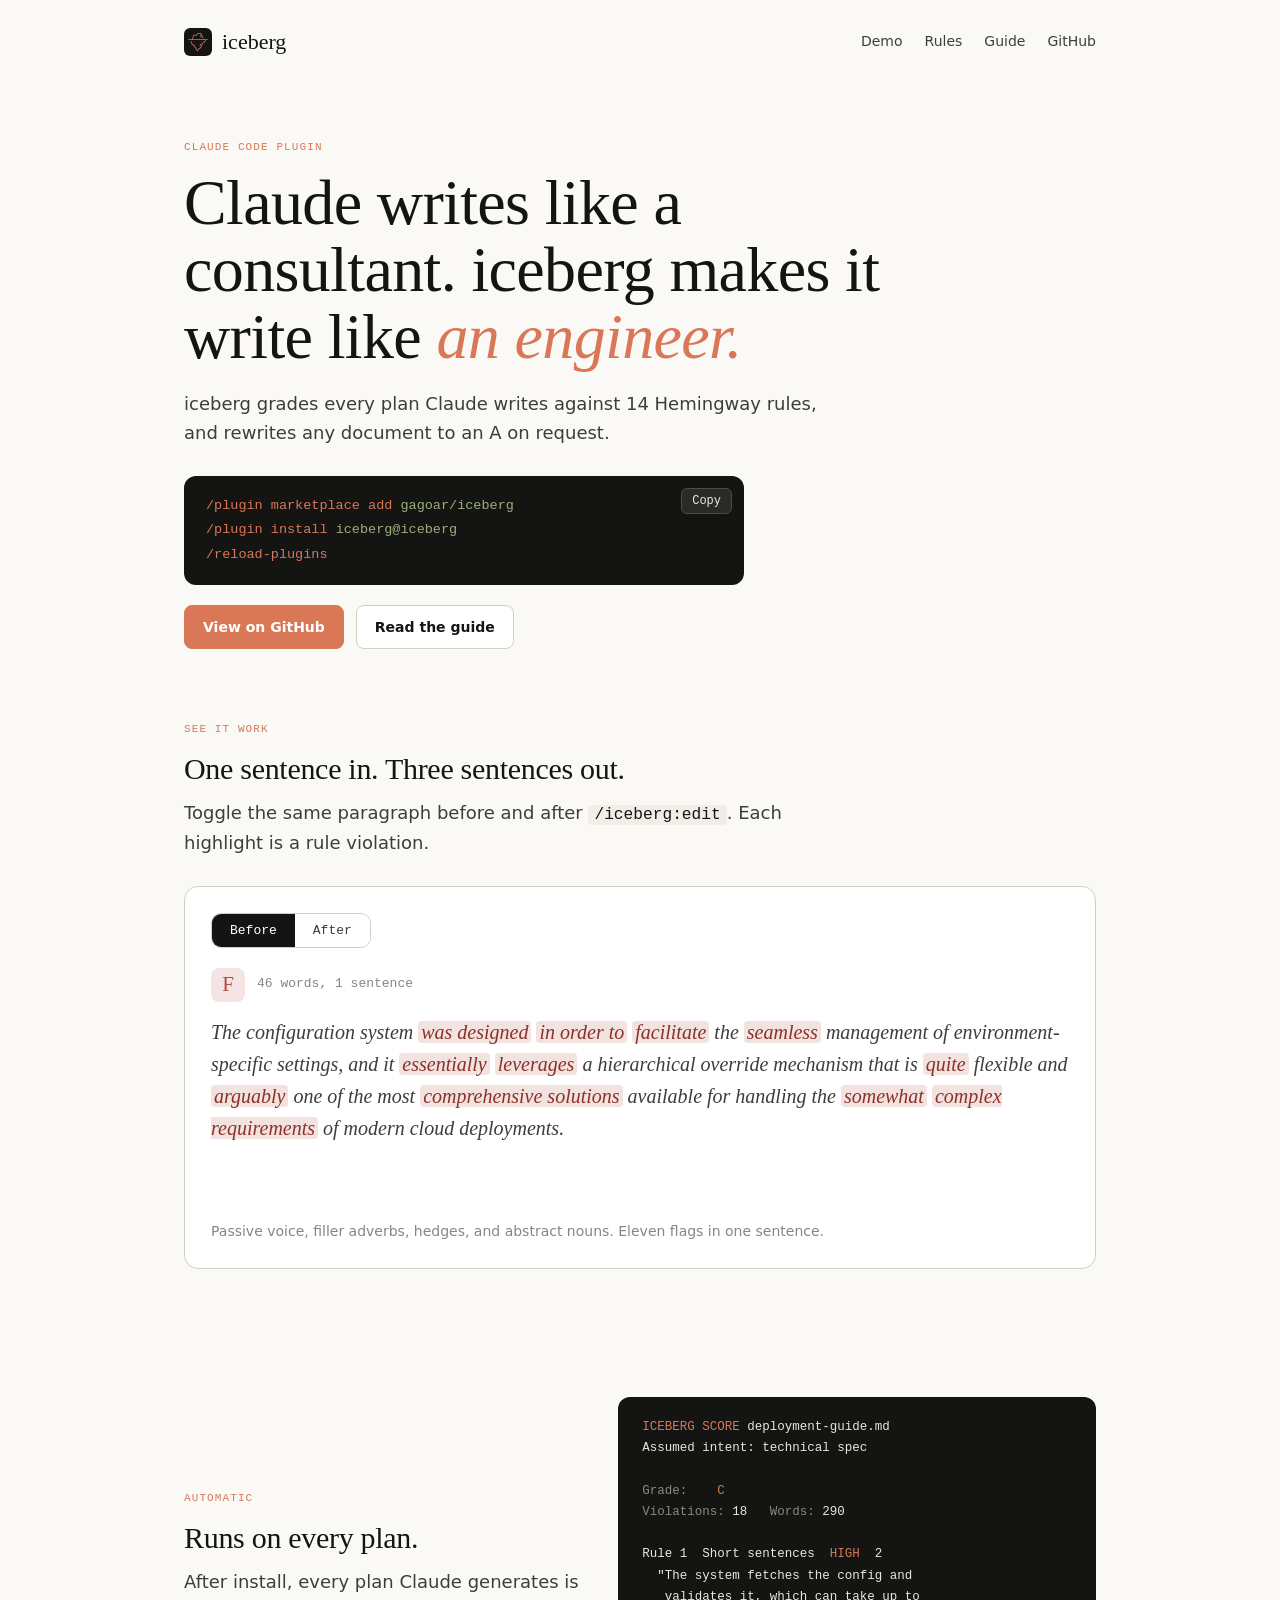
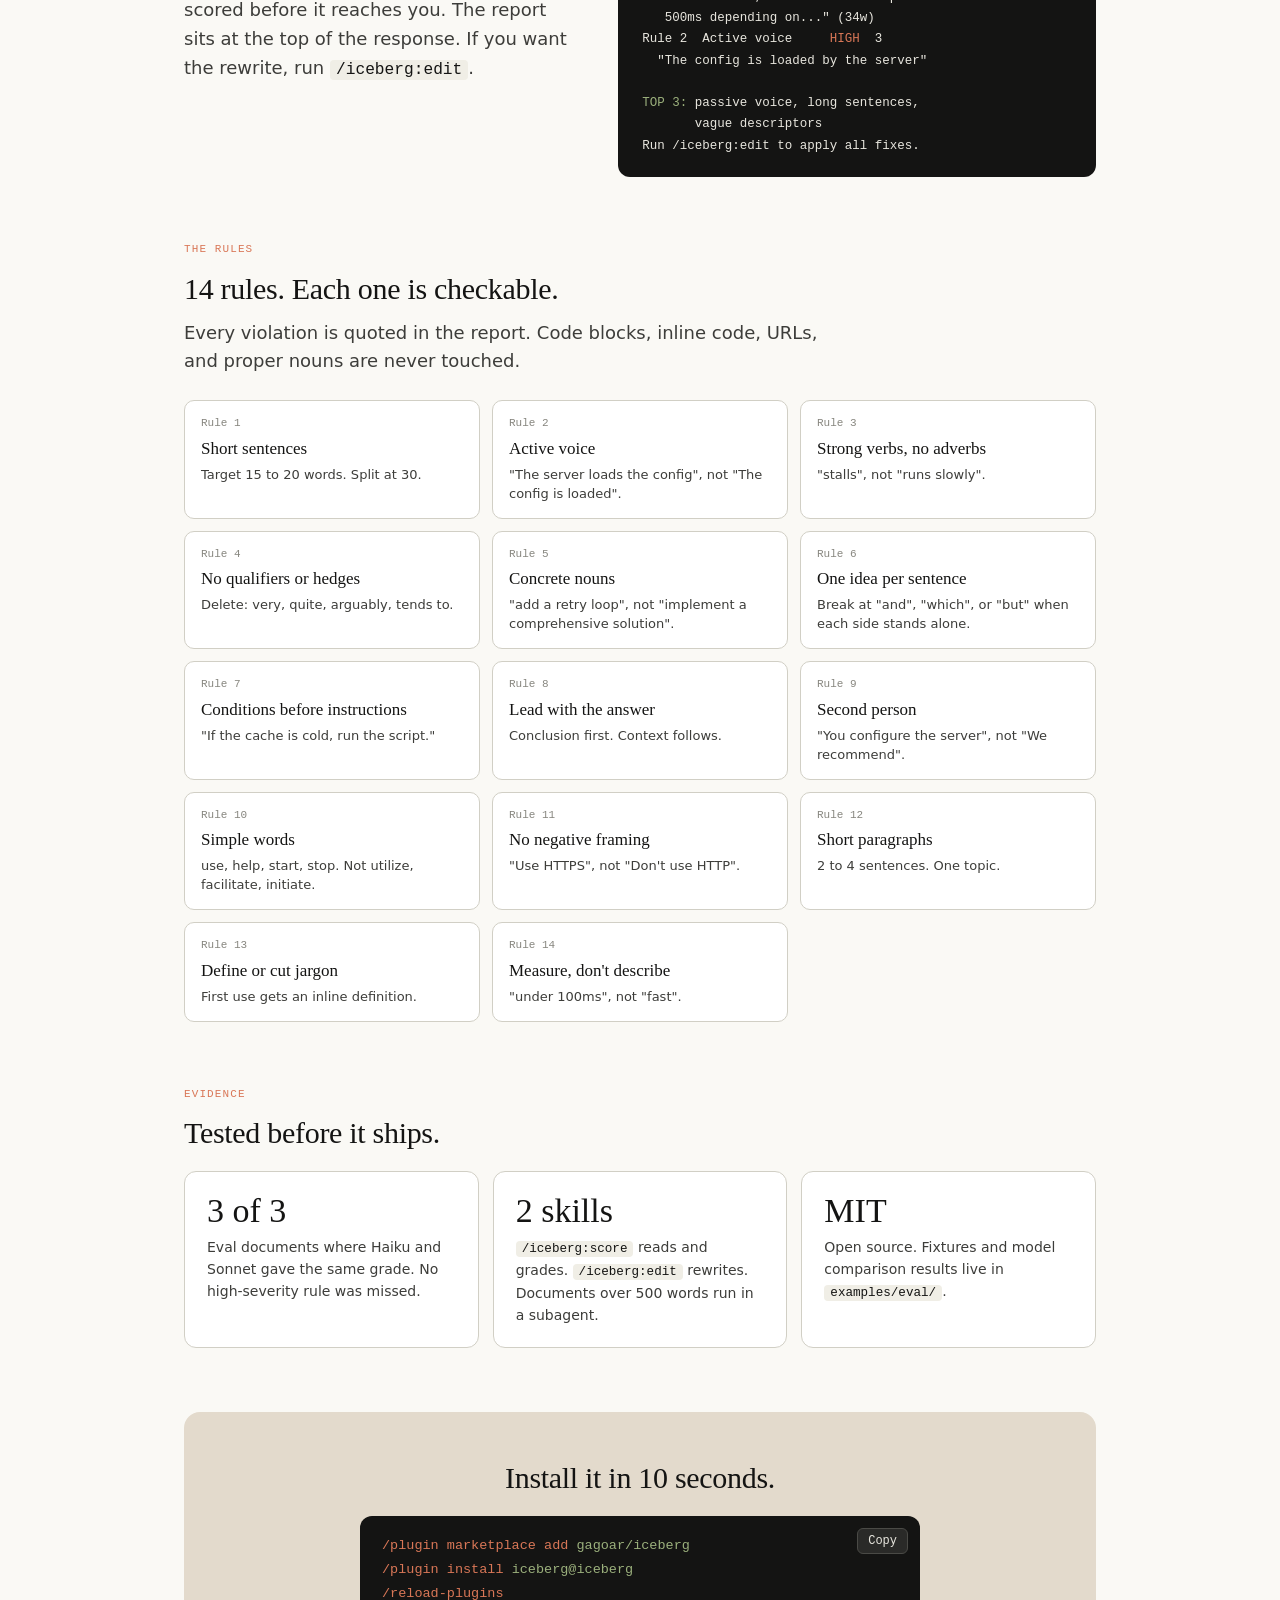
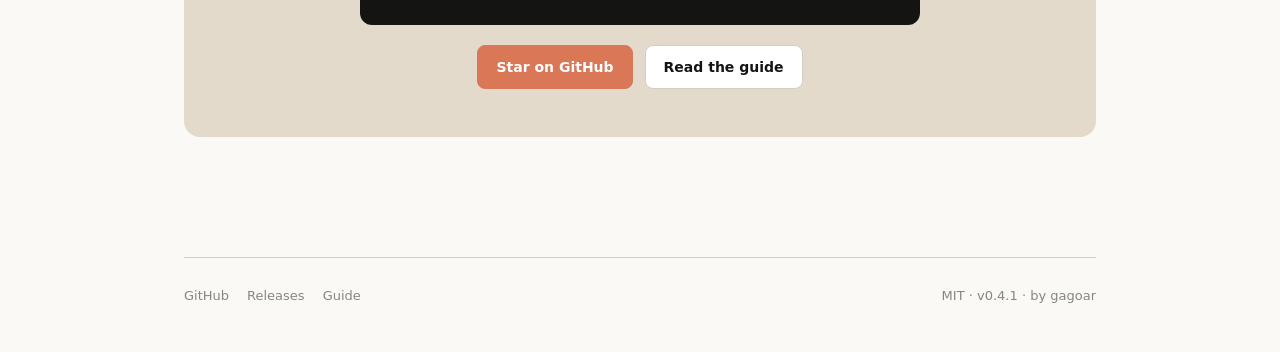
==== commit e0516659: "Correct the sample grades: before is F, after is A (verified with the scorer), v0.4.2" ====
--- a/docs/index.html
+++ b/docs/index.html
@@ -136,7 +136,7 @@
         <button type="button" id="btn-before" aria-pressed="true">Before</button>
         <button type="button" id="btn-after" aria-pressed="false">After</button>
       </div>
-      <div class="demo-meta"><span class="badge d" id="badge">D</span><span id="meta">46 words, 1 sentence</span></div>
+      <div class="demo-meta"><span class="badge d" id="badge">F</span><span id="meta">46 words, 1 sentence</span></div>
       <p class="sample" id="sample"></p>
       <p class="demo-note" id="note">Passive voice, filler adverbs, hedges, and abstract nouns. Eleven flags in one sentence.</p>
     </div>
@@ -212,15 +212,15 @@
 <script>
 (function () {
   var before = 'The configuration system <mark>was designed</mark> <mark>in order to</mark> <mark>facilitate</mark> the <mark>seamless</mark> management of environment-specific settings, and it <mark>essentially</mark> <mark>leverages</mark> a hierarchical override mechanism that is <mark>quite</mark> flexible and <mark>arguably</mark> one of the most <mark>comprehensive solutions</mark> available for handling the <mark>somewhat</mark> <mark>complex requirements</mark> of modern cloud deployments.';
-  var after = 'The configuration system manages environment-specific settings through a hierarchical override mechanism. You define values at the base level, then override them per environment. This works well for deployments with hundreds of configuration parameters across staging, production, and preview environments.';
+  var after = 'The configuration system manages environment-specific settings through a hierarchical override mechanism. Teams define values at the base level, then override them per environment. The mechanism handles hundreds of parameters across staging, production, and preview environments.';
   var sample = document.getElementById('sample'), badge = document.getElementById('badge'),
       meta = document.getElementById('meta'), note = document.getElementById('note'),
       bB = document.getElementById('btn-before'), bA = document.getElementById('btn-after');
   function show(isAfter) {
     sample.innerHTML = isAfter ? after : before;
-    badge.textContent = isAfter ? 'A' : 'D';
+    badge.textContent = isAfter ? 'A' : 'F';
     badge.className = 'badge ' + (isAfter ? 'a' : 'd');
-    meta.textContent = isAfter ? '39 words, 3 sentences' : '46 words, 1 sentence';
+    meta.textContent = isAfter ? '35 words, 3 sentences' : '46 words, 1 sentence';
     note.textContent = isAfter
       ? 'Active verbs, no filler, and a number where "complex" used to be.'
       : 'Passive voice, filler adverbs, hedges, and abstract nouns. Eleven flags in one sentence.';
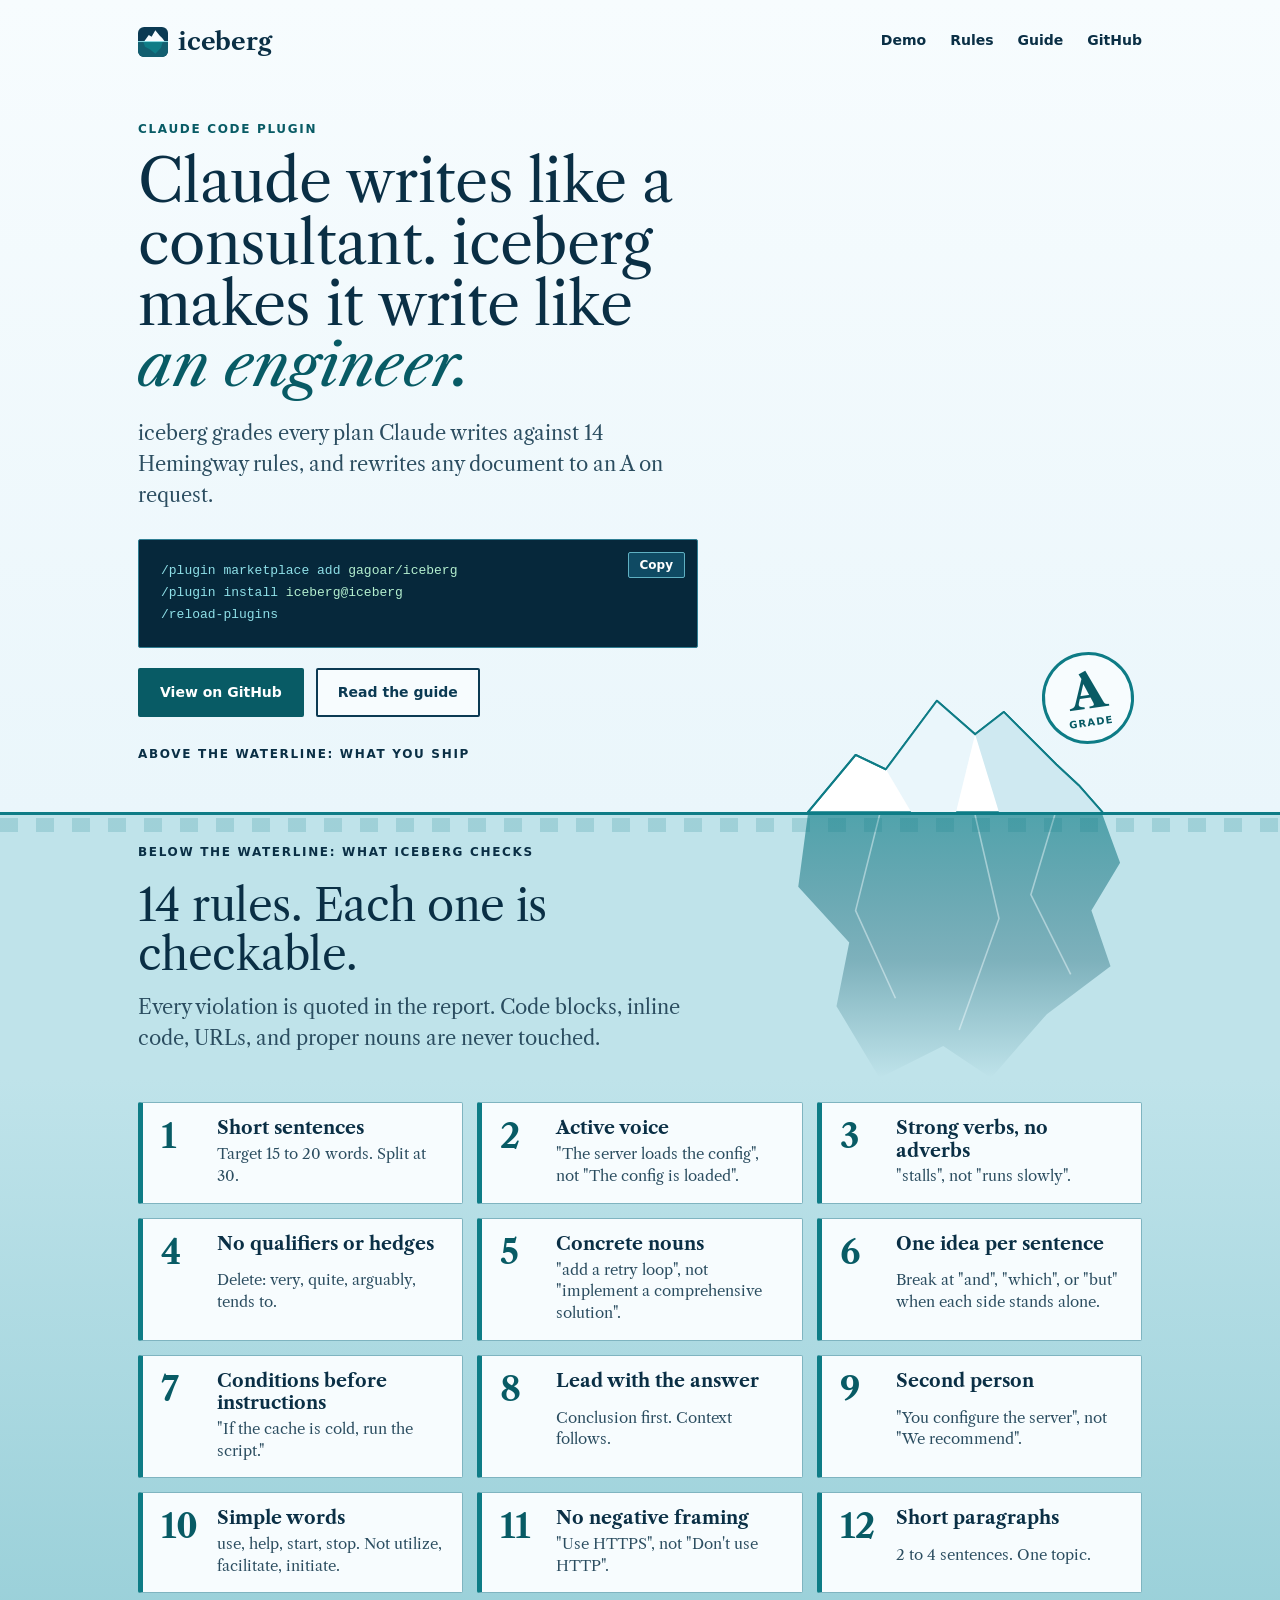
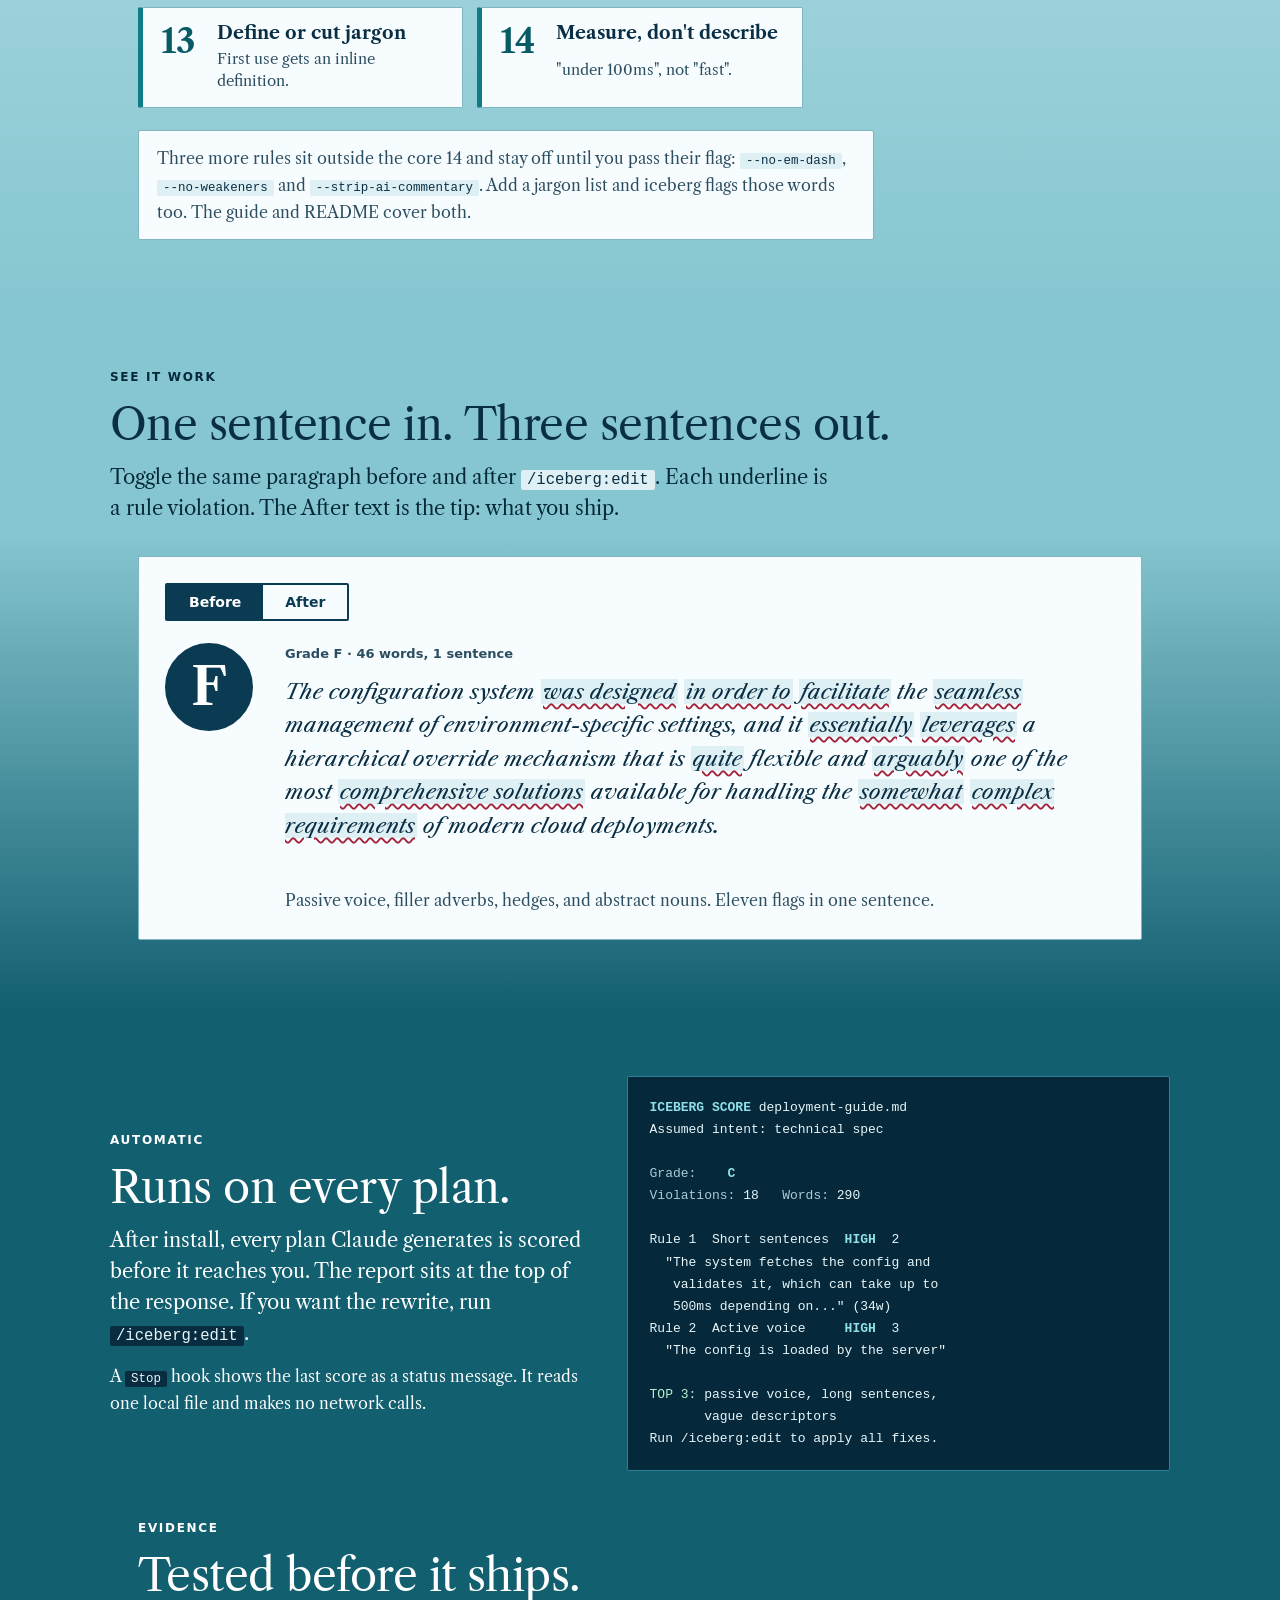
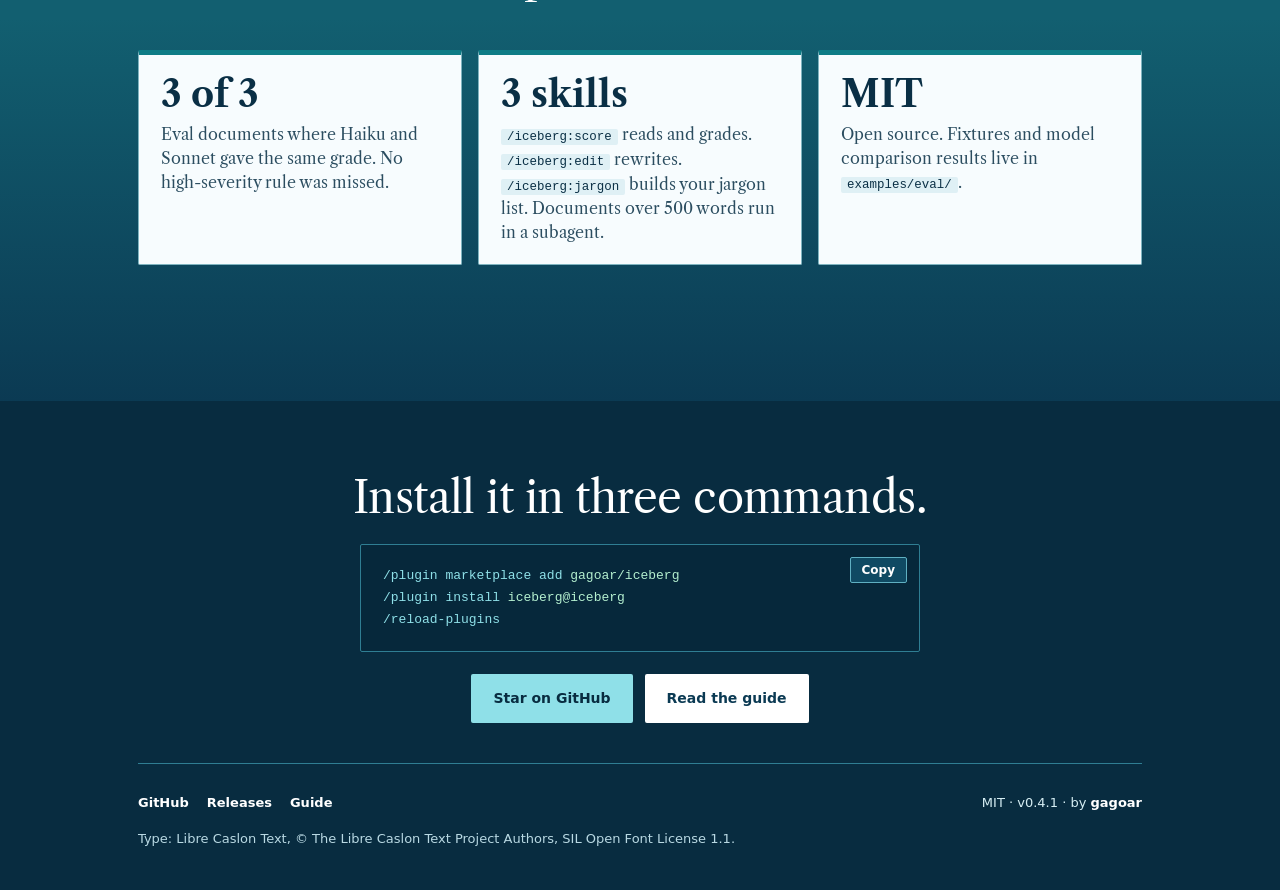
==== commit 1864effa: "Redesign the site: above and below the waterline, Libre Caslon Text, new icon and share images" ====
--- a/docs/index.html
+++ b/docs/index.html
@@ -7,6 +7,8 @@
 <meta name="description" content="A Claude Code plugin that grades every plan Claude writes against 14 Hemingway rules, and rewrites any document to an A on request.">
 <link rel="canonical" href="https://gagoar.github.io/iceberg/">
 <link rel="icon" type="image/svg+xml" href="assets/favicon.svg">
+<link rel="preload" href="assets/fonts/libre-caslon-text-latin-400-normal.woff2" as="font" type="font/woff2" crossorigin>
+<link rel="stylesheet" href="assets/site.css">
 <meta property="og:type" content="website">
 <meta property="og:title" content="iceberg: Claude writes like a consultant. iceberg makes it write like an engineer.">
 <meta property="og:description" content="A Claude Code plugin that grades every plan against 14 Hemingway rules and rewrites documents to an A.">
@@ -17,139 +19,114 @@
 <meta name="twitter:description" content="Grades every plan Claude writes against 14 rules. Rewrites docs to an A.">
 <meta name="twitter:image" content="https://gagoar.github.io/iceberg/assets/og.png">
 <style>
-:root {
-  --ivory:#FAF9F5; --slate:#141413; --clay:#D97757; --clay-d:#B85C3E; --oat:#E3DACC;
-  --olive:#788C5D; --rust:#B04A3F; --gray-150:#F0EEE6; --gray-300:#D1CFC5; --gray-500:#87867F;
-  --gray-700:#3D3D3A; --white:#FFFFFF;
-  --serif: ui-serif, Georgia, "Times New Roman", serif;
-  --sans: system-ui, -apple-system, "Segoe UI", Roboto, sans-serif;
-  --mono: ui-monospace, "SF Mono", Menlo, Consolas, monospace;
-  --border: 1.5px solid var(--gray-300);
-}
-*, *::before, *::after { box-sizing: border-box; margin: 0; padding: 0; }
-html { scroll-behavior: smooth; }
-body { font-family: var(--sans); background: var(--ivory); color: var(--gray-700); font-size: 16px; line-height: 1.6; -webkit-font-smoothing: antialiased; }
-.wrap { max-width: 960px; margin: 0 auto; padding: 0 24px; }
-a { color: var(--clay-d); }
-code { font-family: var(--mono); font-size: 0.9em; background: var(--gray-150); padding: 1px 6px; border-radius: 4px; color: var(--slate); }
-h1, h2, h3 { font-family: var(--serif); font-weight: 500; color: var(--slate); letter-spacing: -0.01em; }
-h2 { font-size: 30px; line-height: 1.2; margin-bottom: 12px; }
-.eyebrow { font-family: var(--mono); font-size: 11px; letter-spacing: 0.1em; text-transform: uppercase; color: var(--clay); margin-bottom: 12px; }
-section { padding: 64px 0; }
-.lead { font-size: 18px; max-width: 640px; margin-bottom: 28px; }
-
-nav.top { display: flex; justify-content: space-between; align-items: center; padding: 24px 0; }
-nav.top .brand { font-family: var(--serif); font-size: 22px; color: var(--slate); text-decoration: none; display: flex; align-items: center; gap: 10px; }
-nav.top .brand img { width: 28px; height: 28px; }
-nav.top .links { display: flex; gap: 22px; font-size: 14px; }
-nav.top .links a { color: var(--gray-700); text-decoration: none; }
-nav.top .links a:hover { color: var(--clay-d); }
-
-.hero { padding: 56px 0 72px; }
-.hero h1 { font-size: clamp(38px, 6vw, 64px); line-height: 1.05; margin-bottom: 20px; max-width: 760px; }
-.hero h1 em { color: var(--clay); font-style: italic; }
-.hero .lead { color: var(--gray-700); }
-
-.install { background: var(--slate); border-radius: 12px; padding: 18px 22px; position: relative; max-width: 560px; margin-bottom: 20px; }
-.install pre { font-family: var(--mono); font-size: 13.5px; line-height: 1.8; color: #E8E6DE; overflow-x: auto; padding-right: 70px; }
-.install .c { color: var(--clay); } .install .a { color: #9BB07C; }
-.copy { position: absolute; top: 12px; right: 12px; font-family: var(--mono); font-size: 12px; background: #2a2a28; color: #E8E6DE; border: 1px solid #4a4a46; border-radius: 6px; padding: 5px 10px; cursor: pointer; }
-.copy:hover { background: #3a3a37; }
-.btns { display: flex; gap: 12px; flex-wrap: wrap; }
-.btn { display: inline-block; padding: 10px 18px; border-radius: 8px; font-size: 14px; font-weight: 600; text-decoration: none; border: var(--border); color: var(--slate); background: var(--white); }
-.btn.primary { background: var(--clay); border-color: var(--clay); color: var(--white); }
-.btn:hover { border-color: var(--clay); }
-
-.demo { background: var(--white); border: var(--border); border-radius: 14px; padding: 26px; }
-.toggle { display: inline-flex; border: var(--border); border-radius: 10px; overflow: hidden; margin-bottom: 20px; }
-.toggle button { font-family: var(--mono); font-size: 13px; padding: 9px 18px; border: 0; background: var(--white); color: var(--gray-700); cursor: pointer; }
-.toggle button[aria-pressed="true"] { background: var(--slate); color: var(--white); }
-.demo-meta { display: flex; align-items: center; gap: 12px; font-family: var(--mono); font-size: 13px; color: var(--gray-500); margin-bottom: 14px; }
-.badge { width: 34px; height: 34px; border-radius: 8px; display: inline-flex; align-items: center; justify-content: center; font-family: var(--serif); font-size: 21px; }
-.badge.d { background: rgba(176,74,63,0.14); color: var(--rust); }
-.badge.a { background: rgba(120,140,93,0.18); color: var(--olive); }
-.sample { font-family: var(--serif); font-size: 20px; line-height: 1.6; font-style: italic; color: var(--gray-700); min-height: 190px; }
-.sample mark { background: rgba(176,74,63,0.16); color: #8a3228; border-radius: 4px; padding: 0 3px; }
-.demo-note { margin-top: 14px; font-size: 14px; color: var(--gray-500); }
-
-.report { background: var(--slate); border-radius: 12px; padding: 20px 24px; overflow-x: auto; }
-.report pre { font-family: var(--mono); font-size: 12.5px; line-height: 1.7; color: #E8E6DE; }
-.report .k { color: var(--clay); } .report .g { color: #9BB07C; } .report .d { color: #8a8880; }
-.two > * { min-width: 0; }
-.two { display: grid; grid-template-columns: 1fr 1.2fr; gap: 36px; align-items: center; }
-@media (max-width: 760px) { .two { grid-template-columns: 1fr; gap: 24px; } section { padding: 44px 0; } nav.top .links a:not(:last-child) { display: none; } }
-
-.rules { display: grid; grid-template-columns: repeat(auto-fill, minmax(270px, 1fr)); gap: 12px; margin-top: 24px; }
-.rule { background: var(--white); border: var(--border); border-radius: 10px; padding: 14px 16px; }
-.rule .n { font-family: var(--mono); font-size: 11px; color: var(--gray-500); }
-.rule .t { font-family: var(--serif); font-size: 17px; color: var(--slate); margin: 2px 0 4px; }
-.rule .e { font-size: 13px; color: var(--gray-700); line-height: 1.45; }
-
-.proof { display: grid; grid-template-columns: repeat(3, 1fr); gap: 14px; }
-@media (max-width: 760px) { .proof { grid-template-columns: 1fr; } }
-.stat { background: var(--white); border: var(--border); border-radius: 12px; padding: 20px 22px; }
-.stat .big { font-family: var(--serif); font-size: 34px; color: var(--slate); line-height: 1.1; }
-.stat p { font-size: 14px; margin-top: 6px; }
-
-.cta { text-align: center; background: var(--oat); border-radius: 16px; padding: 48px 24px; }
-.cta .install { margin: 20px auto; text-align: left; }
-footer { border-top: var(--border); padding: 28px 0 48px; margin-top: 56px; display: flex; justify-content: space-between; flex-wrap: wrap; gap: 14px; font-size: 13px; color: var(--gray-500); }
-footer a { color: var(--gray-500); margin-right: 18px; text-decoration: none; }
-footer a:hover { color: var(--slate); }
+@media (prefers-reduced-motion: reduce) { html { scroll-behavior: auto; } * { animation: none !important; transition: none !important; } }
 </style>
 </head>
 <body>
-<div class="wrap">
-
-  <nav class="top">
-    <a class="brand" href="./"><img src="assets/favicon.svg" alt="">iceberg</a>
-    <div class="links">
-      <a href="#demo">Demo</a>
-      <a href="#rules">Rules</a>
-      <a href="guide.html">Guide</a>
-      <a href="https://github.com/gagoar/iceberg">GitHub</a>
-    </div>
-  </nav>
-
-  <header class="hero">
-    <div class="eyebrow">Claude Code plugin</div>
-    <h1>Claude writes like a consultant. iceberg makes it write like <em>an engineer.</em></h1>
-    <p class="lead">iceberg grades every plan Claude writes against 14 Hemingway rules, and rewrites any document to an A on request.</p>
-    <div class="install">
-      <button class="copy" type="button" data-copy="install">Copy</button>
-<pre id="install-cmd"><span class="c">/plugin marketplace add</span> <span class="a">gagoar/iceberg</span>
-<span class="c">/plugin install</span> <span class="a">iceberg@iceberg</span>
+<main>
+<div class="ib-air ib-hero">
+  <div class="ib-wrap">
+    <nav class="ib-nav" aria-label="Main">
+      <a class="ib-brand" href="./"><img src="assets/favicon.svg" alt="">iceberg</a>
+      <div class="ib-links">
+        <a class="ib-opt" href="#demo">Demo</a>
+        <a class="ib-opt" href="#rules">Rules</a>
+        <a href="guide.html">Guide</a>
+        <a href="https://github.com/gagoar/iceberg">GitHub</a>
+      </div>
+    </nav>
+    <div class="ib-grid">
+      <header class="ib-hero-copy">
+        <div class="ib-eyebrow">Claude Code plugin</div>
+        <h1>Claude writes like a consultant. iceberg makes it write like <em>an engineer.</em></h1>
+        <p class="ib-lead">iceberg grades every plan Claude writes against 14 Hemingway rules, and rewrites any document to an A on request.</p>
+        <div class="ib-panel ib-install">
+          <button class="ib-copy" type="button" data-copy="install" aria-label="Copy the install commands">Copy</button>
+<pre><span class="c">/plugin marketplace add</span> <span class="g">gagoar/iceberg</span>
+<span class="c">/plugin install</span> <span class="g">iceberg@iceberg</span>
 <span class="c">/reload-plugins</span></pre>
-    </div>
-    <div class="btns">
-      <a class="btn primary" href="https://github.com/gagoar/iceberg">View on GitHub</a>
-      <a class="btn" href="guide.html">Read the guide</a>
-    </div>
-  </header>
-
-  <section id="demo" style="padding-top:0">
-    <div class="eyebrow">See it work</div>
+        </div>
+        <div class="ib-btns">
+          <a class="ib-btn ib-primary" href="https://github.com/gagoar/iceberg">View on GitHub</a>
+          <a class="ib-btn" href="guide.html">Read the guide</a>
+        </div>
+        <p class="ib-mark ib-above" style="margin-top:28px">Above the waterline: what you ship</p>
+      </header>
+      <div class="ib-tip">
+        <div class="ib-stamp" aria-label="Grade A"><b>A</b><span>Grade</span></div>
+        <svg viewBox="0 0 480 210" role="img" aria-label="The tip of an iceberg above the waterline">
+          <path d="M60 210 L120 138 L158 156 L222 70 L270 112 L306 84 L372 150 L400 176 L430 210 Z" fill="#ffffff" stroke="#0e7c86" stroke-width="2.5" stroke-linejoin="round"/>
+          <path d="M222 70 L270 112 L246 210 L190 210 L158 156 Z" fill="#eaf6fb"/>
+          <path d="M270 112 L306 84 L372 150 L400 176 L430 210 L300 210 Z" fill="#cfe9f1"/>
+          <path d="M60 210 L120 138 L158 156 L222 70 L270 112 L306 84 L372 150 L400 176 L430 210" fill="none" stroke="#0e7c86" stroke-width="2.5" stroke-linejoin="round"/>
+        </svg>
+      </div>
+    </div>
+  </div>
+</div>
+<div class="ib-waterline"></div>
+
+<div class="ib-flat-foam">
+  <div class="ib-wrap">
+    <div class="ib-grid">
+      <div class="ib-head" id="rules">
+        <p class="ib-mark ib-below">Below the waterline: what iceberg checks</p>
+        <h2>14 rules. Each one is checkable.</h2>
+        <p class="ib-lead">Every violation is quoted in the report. Code blocks, inline code, URLs, and proper nouns are never touched.</p>
+      </div>
+      <div class="ib-mass">
+        <svg viewBox="0 0 480 330" aria-hidden="true" focusable="false">
+          <defs><linearGradient id="ib-mg" x1="0" y1="0" x2="0" y2="1"><stop offset="0" stop-color="#0e7c86" stop-opacity="0.62"/><stop offset="0.55" stop-color="#125f70" stop-opacity="0.38"/><stop offset="1" stop-color="#125f70" stop-opacity="0"/></linearGradient></defs>
+          <path d="M60 0 L430 0 L452 60 L416 120 L440 190 L360 250 L290 330 L230 290 L150 330 L96 240 L112 160 L48 90 Z" fill="url(#ib-mg)"/>
+          <path d="M150 0 L120 120 L170 230 M270 0 L300 130 L250 270 M370 0 L340 100 L390 200" fill="none" stroke="#f7fcfe" stroke-opacity="0.45" stroke-width="2"/>
+        </svg>
+      </div>
+    </div>
+  </div>
+</div>
+<div class="ib-grad-foam-sea">
+  <div class="ib-wrap">
+    <ol class="ib-rules" id="rule-grid"></ol>
+    <p class="ib-note">Three more rules sit outside the core 14 and stay off until you pass their flag: <code>--no-em-dash</code>, <code>--no-weakeners</code> and <code>--strip-ai-commentary</code>. Add a jargon list and iceberg flags those words too. The guide and README cover both.</p>
+  </div>
+</div>
+
+<div class="ib-flat-sea" id="demo">
+  <div class="ib-wrap ib-block">
+    <div class="ib-eyebrow" style="color:#06283b">See it work</div>
     <h2>One sentence in. Three sentences out.</h2>
-    <p class="lead">Toggle the same paragraph before and after <code>/iceberg:edit</code>. Each highlight is a rule violation.</p>
-    <div class="demo">
-      <div class="toggle" role="group" aria-label="Before or after">
+    <p class="ib-lead" style="color:#06283b;margin-bottom:0">Toggle the same paragraph before and after <code>/iceberg:edit</code>. Each underline is a rule violation. The After text is the tip: what you ship.</p>
+  </div>
+</div>
+<div class="ib-grad-sea-mid">
+  <div class="ib-wrap">
+    <div class="ib-demo">
+      <div class="ib-toggle" role="group" aria-label="Before or after">
         <button type="button" id="btn-before" aria-pressed="true">Before</button>
         <button type="button" id="btn-after" aria-pressed="false">After</button>
       </div>
-      <div class="demo-meta"><span class="badge d" id="badge">F</span><span id="meta">46 words, 1 sentence</span></div>
-      <p class="sample" id="sample"></p>
-      <p class="demo-note" id="note">Passive voice, filler adverbs, hedges, and abstract nouns. Eleven flags in one sentence.</p>
-    </div>
-  </section>
-
-  <section>
-    <div class="two">
+      <div class="ib-demo-row">
+        <div class="ib-grade" id="badge" aria-hidden="true">F</div>
+        <div>
+          <div class="ib-meta"><span id="gradeword">Grade F</span> &middot; <span id="meta">46 words, 1 sentence</span></div>
+          <p class="ib-sample" id="sample"></p>
+          <p class="ib-demo-note" id="note">Passive voice, filler adverbs, hedges, and abstract nouns. Eleven flags in one sentence.</p>
+        </div>
+      </div>
+    </div>
+  </div>
+</div>
+
+<div class="ib-flat-mid">
+  <div class="ib-wrap ib-pad" style="padding-bottom:40px">
+    <div class="ib-two">
       <div>
-        <div class="eyebrow">Automatic</div>
+        <div class="ib-eyebrow">Automatic</div>
         <h2>Runs on every plan.</h2>
-        <p class="lead" style="margin-bottom:0">After install, every plan Claude generates is scored before it reaches you. The report sits at the top of the response. If you want the rewrite, run <code>/iceberg:edit</code>.</p>
-      </div>
-      <div class="report">
+        <p class="ib-lead">After install, every plan Claude generates is scored before it reaches you. The report sits at the top of the response. If you want the rewrite, run <code>/iceberg:edit</code>.</p>
+        <p style="font-size:16px;margin-top:14px">A <code>Stop</code> hook shows the last score as a status message. It reads one local file and makes no network calls.</p>
+      </div>
+      <div class="ib-panel">
 <pre><span class="k">ICEBERG SCORE</span> deployment-guide.md
 Assumed intent: technical spec
 
@@ -168,46 +145,47 @@
 Run /iceberg:edit to apply all fixes.</pre>
       </div>
     </div>
-  </section>
-
-  <section id="rules" style="padding-top:0">
-    <div class="eyebrow">The rules</div>
-    <h2>14 rules. Each one is checkable.</h2>
-    <p class="lead" style="margin-bottom:0">Every violation is quoted in the report. Code blocks, inline code, URLs, and proper nouns are never touched.</p>
-    <div class="rules" id="rule-grid"></div>
-  </section>
-
-  <section style="padding-top:0">
-    <div class="eyebrow">Evidence</div>
+  </div>
+</div>
+<div class="ib-flat-mid">
+  <div class="ib-wrap" style="padding-top:8px;padding-bottom:4px">
+    <div class="ib-eyebrow">Evidence</div>
     <h2>Tested before it ships.</h2>
-    <div class="proof" style="margin-top:20px">
-      <div class="stat"><div class="big">3 of 3</div><p>Eval documents where Haiku and Sonnet gave the same grade. No high-severity rule was missed.</p></div>
-      <div class="stat"><div class="big">2 skills</div><p><code>/iceberg:score</code> reads and grades. <code>/iceberg:edit</code> rewrites. Documents over 500 words run in a subagent.</p></div>
-      <div class="stat"><div class="big">MIT</div><p>Open source. Fixtures and model comparison results live in <code>examples/eval/</code>.</p></div>
-    </div>
-  </section>
-
-  <section style="padding-top:0">
-    <div class="cta">
-      <h2>Install it in 10 seconds.</h2>
-      <div class="install">
-        <button class="copy" type="button" data-copy="install">Copy</button>
-<pre><span class="c">/plugin marketplace add</span> <span class="a">gagoar/iceberg</span>
-<span class="c">/plugin install</span> <span class="a">iceberg@iceberg</span>
+  </div>
+</div>
+<div class="ib-grad-mid-deep">
+  <div class="ib-wrap">
+    <div class="ib-proof">
+      <div class="ib-stat"><div class="ib-big">3 of 3</div><p>Eval documents where Haiku and Sonnet gave the same grade. No high-severity rule was missed.</p></div>
+      <div class="ib-stat"><div class="ib-big">3 skills</div><p><code>/iceberg:score</code> reads and grades. <code>/iceberg:edit</code> rewrites. <code>/iceberg:jargon</code> builds your jargon list. Documents over 500 words run in a subagent.</p></div>
+      <div class="ib-stat"><div class="ib-big">MIT</div><p>Open source. Fixtures and model comparison results live in <code>examples/eval/</code>.</p></div>
+    </div>
+  </div>
+</div>
+
+<div class="ib-flat-abyss">
+  <div class="ib-wrap">
+    <div class="ib-cta">
+      <h2>Install it in three commands.</h2>
+      <div class="ib-panel ib-install">
+        <button class="ib-copy" type="button" data-copy="install" aria-label="Copy the install commands">Copy</button>
+<pre><span class="c">/plugin marketplace add</span> <span class="g">gagoar/iceberg</span>
+<span class="c">/plugin install</span> <span class="g">iceberg@iceberg</span>
 <span class="c">/reload-plugins</span></pre>
       </div>
-      <div class="btns" style="justify-content:center">
-        <a class="btn primary" href="https://github.com/gagoar/iceberg">Star on GitHub</a>
-        <a class="btn" href="guide.html">Read the guide</a>
-      </div>
-    </div>
-  </section>
-
-  <footer>
-    <div><a href="https://github.com/gagoar/iceberg">GitHub</a><a href="https://github.com/gagoar/iceberg/releases">Releases</a><a href="guide.html">Guide</a></div>
-    <div>MIT · v0.4.1 · by <a href="https://github.com/gagoar" style="margin:0">gagoar</a></div>
-  </footer>
-</div>
+      <div class="ib-btns">
+        <a class="ib-btn ib-primary" href="https://github.com/gagoar/iceberg">Star on GitHub</a>
+        <a class="ib-btn" href="guide.html">Read the guide</a>
+      </div>
+    </div>
+    <footer class="ib-foot">
+      <div><a href="https://github.com/gagoar/iceberg">GitHub</a><a href="https://github.com/gagoar/iceberg/releases">Releases</a><a href="guide.html">Guide</a></div>
+      <div class="ib-last">MIT &middot; v0.4.1 &middot; by <a href="https://github.com/gagoar">gagoar</a></div>
+      <div class="ib-credit">Type: Libre Caslon Text, &copy; The Libre Caslon Text Project Authors, SIL Open Font License 1.1.</div>
+    </footer>
+  </div>
+</div>
+</main>
 
 <script>
 (function () {
@@ -215,11 +193,13 @@
   var after = 'The configuration system manages environment-specific settings through a hierarchical override mechanism. Teams define values at the base level, then override them per environment. The mechanism handles hundreds of parameters across staging, production, and preview environments.';
   var sample = document.getElementById('sample'), badge = document.getElementById('badge'),
       meta = document.getElementById('meta'), note = document.getElementById('note'),
+      gw = document.getElementById('gradeword'),
       bB = document.getElementById('btn-before'), bA = document.getElementById('btn-after');
   function show(isAfter) {
     sample.innerHTML = isAfter ? after : before;
     badge.textContent = isAfter ? 'A' : 'F';
-    badge.className = 'badge ' + (isAfter ? 'a' : 'd');
+    badge.className = 'ib-grade' + (isAfter ? ' ib-a' : '');
+    gw.textContent = isAfter ? 'Grade A' : 'Grade F';
     meta.textContent = isAfter ? '35 words, 3 sentences' : '46 words, 1 sentence';
     note.textContent = isAfter
       ? 'Active verbs, no filler, and a number where "complex" used to be.'
@@ -249,16 +229,17 @@
   ];
   var grid = document.getElementById('rule-grid');
   rules.forEach(function (r, i) {
-    var d = document.createElement('div');
-    d.className = 'rule';
-    d.innerHTML = '<div class="n">Rule ' + (i + 1) + '</div><div class="t"></div><div class="e"></div>';
-    d.querySelector('.t').textContent = r[0];
-    d.querySelector('.e').textContent = r[1];
+    var d = document.createElement('li');
+    d.className = 'ib-rule';
+    d.innerHTML = '<span class="ib-n"></span><span class="ib-t"></span><span class="ib-e"></span>';
+    d.querySelector('.ib-n').textContent = String(i + 1);
+    d.querySelector('.ib-t').textContent = r[0];
+    d.querySelector('.ib-e').textContent = r[1];
     grid.appendChild(d);
   });
 
   var cmd = '/plugin marketplace add gagoar/iceberg\n/plugin install iceberg@iceberg\n/reload-plugins';
-  document.querySelectorAll('.copy').forEach(function (b) {
+  document.querySelectorAll('.ib-copy').forEach(function (b) {
     b.onclick = function () {
       navigator.clipboard.writeText(cmd).then(function () {
         b.textContent = 'Copied';
--- a/docs/assets/site.css
+++ b/docs/assets/site.css
@@ -0,0 +1,238 @@
+/* iceberg site: above and below the waterline. Prefix ib-. */
+@font-face { font-family: "Libre Caslon Text"; font-style: normal; font-weight: 400; font-display: swap; src: url("fonts/libre-caslon-text-latin-400-normal.woff2") format("woff2"); }
+@font-face { font-family: "Libre Caslon Text"; font-style: normal; font-weight: 700; font-display: swap; src: url("fonts/libre-caslon-text-latin-700-normal.woff2") format("woff2"); }
+@font-face { font-family: "Libre Caslon Text"; font-style: italic; font-weight: 400; font-display: swap; src: url("fonts/libre-caslon-text-latin-400-italic.woff2") format("woff2"); }
+
+:root {
+  --ib-white: #f7fcfe;   /* cold white */
+  --ib-ice: #eaf6fb;     /* top of the page */
+  --ib-foam: #bfe3ea;    /* just under the waterline */
+  --ib-sea: #86c6d0;
+  --ib-mid: #125f70;
+  --ib-teal: #0e7c86;    /* accent: fills and rules */
+  --ib-teal-ink: #085b65;/* accent as text on light */
+  --ib-deep: #0b3a53;
+  --ib-abyss: #082c40;
+  --ib-ink: #0a2f45;
+  --ib-ink-2: #2b4d60;
+  --ib-line: #7fb4c0;
+  --ib-aqua: #8fe0e8;    /* accent as text on deep */
+  --ib-crack: #a3243b;   /* violation underline only */
+  --ib-serif: "Libre Caslon Text", "Iowan Old Style", Georgia, "Times New Roman", serif;
+  --ib-sans: system-ui, -apple-system, "Segoe UI", Roboto, sans-serif;
+  --ib-mono: ui-monospace, "SF Mono", Menlo, Consolas, monospace;
+}
+*, *::before, *::after { box-sizing: border-box; margin: 0; padding: 0; }
+html { background: var(--ib-abyss); }
+body { font-family: var(--ib-serif); background: var(--ib-ice); color: var(--ib-ink-2); font-size: 18px; line-height: 1.65; -webkit-font-smoothing: antialiased; }
+@media (prefers-reduced-motion: no-preference) { html { scroll-behavior: smooth; } }
+:focus-visible { outline: 3px solid #f7fcfe; outline-offset: 2px; box-shadow: 0 0 0 6px var(--ib-deep); border-radius: 2px; }
+a { color: var(--ib-teal-ink); text-underline-offset: 3px; }
+a:hover { color: var(--ib-deep); }
+code { font-family: var(--ib-mono); font-size: 0.78em; background: #dff0f5; color: var(--ib-ink); padding: 1px 6px; border-radius: 2px; overflow-wrap: anywhere; }
+h1, h2, h3 { font-family: var(--ib-serif); font-weight: 400; color: var(--ib-ink); letter-spacing: -0.012em; }
+.ib-two h2, .ib-cta h2, .ib-flat-mid h2 { font-size: clamp(30px, 3.6vw, 44px); line-height: 1.1; margin-bottom: 14px; }
+.ib-wrap { max-width: 1060px; margin: 0 auto; padding: 0 28px; }
+.ib-eyebrow { font-family: var(--ib-sans); font-size: 12px; font-weight: 700; letter-spacing: 0.14em; text-transform: uppercase; color: var(--ib-teal-ink); margin-bottom: 12px; }
+.ib-lead { font-size: 20px; line-height: 1.55; max-width: 36em; }
+
+/* ---------- navigation ---------- */
+.ib-nav { display: flex; justify-content: space-between; align-items: center; padding: 22px 0; }
+.ib-brand { font-family: var(--ib-serif); font-weight: 700; font-size: 24px; color: var(--ib-ink); text-decoration: none; display: flex; align-items: center; gap: 10px; letter-spacing: -0.01em; }
+.ib-brand img { width: 30px; height: 30px; display: block; }
+.ib-links { display: flex; gap: 24px; font-family: var(--ib-sans); font-size: 14px; font-weight: 600; }
+.ib-links a { color: var(--ib-ink); text-decoration: none; padding: 6px 0; border-bottom: 2px solid transparent; }
+.ib-links a:hover { border-bottom-color: var(--ib-teal); color: var(--ib-ink); }
+
+/* ---------- air: the visible tip ---------- */
+.ib-air { background: linear-gradient(180deg, var(--ib-white) 0%, var(--ib-ice) 100%); }
+.ib-grid { display: grid; grid-template-columns: 1.2fr 0.8fr; gap: 48px; }
+.ib-grid > * { min-width: 0; }
+.ib-hero-copy { padding: 36px 0 48px; align-self: center; }
+.ib-hero h1 { font-size: clamp(38px, 4.6vw, 60px); line-height: 1.04; margin-bottom: 22px; }
+.ib-hero h1 em { color: var(--ib-teal-ink); }
+.ib-hero .ib-lead { margin-bottom: 28px; }
+.ib-tip { align-self: end; position: relative; }
+.ib-tip svg, .ib-mass svg { display: block; width: 100%; height: auto; }
+.ib-stamp { position: absolute; top: 4%; right: 2%; width: 92px; height: 92px; border-radius: 50%; border: 3px solid var(--ib-teal); background: var(--ib-white); display: flex; flex-direction: column; align-items: center; justify-content: center; color: var(--ib-teal-ink); line-height: 1; transform: rotate(-8deg); }
+.ib-stamp b { font-family: var(--ib-serif); font-weight: 700; font-size: 48px; }
+.ib-stamp span { font-family: var(--ib-sans); font-size: 10px; font-weight: 700; letter-spacing: 0.12em; text-transform: uppercase; margin-top: 2px; }
+.ib-mark { font-family: var(--ib-sans); font-size: 12px; font-weight: 700; letter-spacing: 0.14em; text-transform: uppercase; }
+.ib-above { color: var(--ib-ink); margin-top: 8px; }
+
+/* ---------- the waterline ---------- */
+.ib-waterline { height: 0; border-top: 3px solid var(--ib-teal); position: relative; }
+.ib-waterline::after { content: ""; position: absolute; left: 0; right: 0; top: 3px; height: 14px; background: repeating-linear-gradient(90deg, var(--ib-teal) 0 18px, transparent 18px 36px); opacity: 0.18; }
+
+/* ---------- water: the hidden mass ---------- */
+.ib-flat-foam { background: var(--ib-foam); }
+.ib-head { padding: 28px 0 8px; }
+.ib-head h2, .ib-block h2 { font-size: clamp(30px, 3.6vw, 44px); line-height: 1.1; margin-bottom: 14px; }
+.ib-below { color: var(--ib-ink); margin-bottom: 18px; }
+.ib-mass { align-self: start; margin-top: 0; }
+.ib-mass-wrap { display: block; }
+.ib-grad-foam-sea { background: linear-gradient(180deg, var(--ib-foam) 0%, var(--ib-sea) 100%); padding: 24px 0 72px; }
+.ib-rules { list-style: none; display: grid; grid-template-columns: repeat(auto-fill, minmax(290px, 1fr)); gap: 14px; counter-reset: none; }
+.ib-rule { background: var(--ib-white); border: 1px solid var(--ib-line); border-left: 5px solid var(--ib-teal); border-radius: 2px; padding: 14px 18px 16px; display: grid; grid-template-columns: 44px 1fr; column-gap: 12px; }
+.ib-rule .ib-n { grid-row: span 2; font-family: var(--ib-serif); font-size: 34px; line-height: 1; color: var(--ib-teal-ink); font-weight: 700; padding-top: 2px; }
+.ib-rule .ib-t { font-family: var(--ib-serif); font-weight: 700; font-size: 18px; color: var(--ib-ink); line-height: 1.25; }
+.ib-rule .ib-e { font-size: 15px; line-height: 1.45; color: var(--ib-ink-2); margin-top: 3px; }
+.ib-note { margin-top: 22px; background: var(--ib-white); border: 1px solid var(--ib-line); border-radius: 2px; padding: 14px 18px; font-size: 16px; max-width: 46em; }
+.ib-note.ib-quiet { margin-top: 18px; }
+
+.ib-flat-sea { background: var(--ib-sea); }
+.ib-block { padding: 56px 0 8px; }
+.ib-grad-sea-mid { background: linear-gradient(180deg, var(--ib-sea) 0%, var(--ib-mid) 100%); padding: 24px 0 72px; }
+.ib-demo { background: var(--ib-white); border: 1px solid var(--ib-line); border-radius: 2px; padding: 26px; }
+.ib-toggle { display: inline-flex; border: 2px solid var(--ib-deep); border-radius: 2px; margin-bottom: 22px; }
+.ib-toggle button { font-family: var(--ib-sans); font-size: 14px; font-weight: 700; padding: 9px 22px; border: 0; background: var(--ib-white); color: var(--ib-deep); cursor: pointer; }
+.ib-toggle button[aria-pressed="true"] { background: var(--ib-deep); color: #fff; }
+.ib-demo-row { display: grid; grid-template-columns: 96px 1fr; gap: 24px; align-items: start; }
+.ib-grade { width: 88px; height: 88px; border-radius: 50%; display: flex; align-items: center; justify-content: center; font-family: var(--ib-serif); font-weight: 700; font-size: 52px; line-height: 1; border: 3px solid var(--ib-deep); background: var(--ib-deep); color: #fff; }
+.ib-grade.ib-a { background: var(--ib-white); color: var(--ib-teal-ink); border-color: var(--ib-teal); }
+.ib-meta { font-family: var(--ib-sans); font-size: 13px; font-weight: 600; color: var(--ib-ink-2); margin-bottom: 10px; }
+.ib-sample { font-size: 21px; line-height: 1.6; font-style: italic; color: var(--ib-ink); min-height: 200px; }
+.ib-sample mark { background: #dff0f5; color: var(--ib-ink); text-decoration: underline wavy var(--ib-crack); text-decoration-thickness: 1.5px; text-underline-offset: 4px; padding: 0 2px; }
+.ib-demo-note { margin-top: 12px; font-size: 16px; color: var(--ib-ink-2); font-family: var(--ib-serif); }
+.ib-wide-note { grid-column: 1 / -1; }
+
+.ib-flat-mid { background: var(--ib-mid); color: #fff; }
+.ib-flat-mid h2, .ib-flat-deep h2, .ib-flat-abyss h2, .ib-flat-mid h3, .ib-flat-deep h3 { color: #fff; }
+.ib-flat-mid .ib-eyebrow, .ib-flat-deep .ib-eyebrow { color: #fff; }
+.ib-flat-mid .ib-lead, .ib-flat-deep .ib-lead, .ib-flat-mid p, .ib-flat-deep p { color: #fff; }
+.ib-flat-mid a, .ib-flat-deep a, .ib-flat-abyss a { color: #fff; }
+.ib-flat-mid code, .ib-flat-deep code { background: var(--ib-abyss); color: #e6f6f9; }
+.ib-two { display: grid; grid-template-columns: 1fr 1.15fr; gap: 44px; align-items: center; }
+.ib-two > * { min-width: 0; }
+.ib-pad { padding: 64px 0; }
+.ib-grad-mid-deep { background: linear-gradient(180deg, var(--ib-mid) 0%, var(--ib-deep) 100%); padding: 8px 0 72px; }
+.ib-panel { background: #06283b; border: 1px solid #2f7e93; border-radius: 2px; padding: 20px 22px; overflow-x: auto; }
+.ib-panel pre { font-family: var(--ib-mono); font-size: 13px; line-height: 1.7; color: #e6f6f9; white-space: pre; }
+.ib-panel .k { color: var(--ib-aqua); font-weight: 700; } .ib-panel .g { color: #b4efcf; } .ib-panel .d { color: #a9cbd6; } .ib-panel .c { color: var(--ib-aqua); }
+.ib-install { position: relative; max-width: 560px; margin-bottom: 20px; }
+.ib-install pre { padding-right: 76px; }
+.ib-copy { position: absolute; top: 12px; right: 12px; font-family: var(--ib-sans); font-size: 12px; font-weight: 700; background: #0f4a63; color: #fff; border: 1px solid #5fb0c2; border-radius: 2px; padding: 5px 11px; cursor: pointer; }
+.ib-copy:hover { background: #14607f; }
+.ib-btns { display: flex; gap: 12px; flex-wrap: wrap; }
+.ib-btn { display: inline-block; padding: 11px 20px; border-radius: 2px; font-family: var(--ib-sans); font-size: 14px; font-weight: 700; text-decoration: none; border: 2px solid var(--ib-deep); color: var(--ib-deep); background: var(--ib-white); }
+.ib-btn:hover { background: var(--ib-foam); color: var(--ib-deep); }
+.ib-btn.ib-primary { background: var(--ib-teal-ink); border-color: var(--ib-teal-ink); color: #fff; }
+.ib-btn.ib-primary:hover { background: var(--ib-deep); border-color: var(--ib-deep); color: #fff; }
+.ib-flat-deep .ib-btn, .ib-flat-abyss .ib-btn { border-color: #fff; color: var(--ib-deep); background: #fff; }
+.ib-flat-deep .ib-btn.ib-primary, .ib-flat-abyss .ib-btn.ib-primary { background: var(--ib-aqua); border-color: var(--ib-aqua); color: var(--ib-abyss); }
+
+.ib-flat-deep { background: var(--ib-deep); color: #fff; }
+.ib-proof { display: grid; grid-template-columns: repeat(3, 1fr); gap: 16px; padding: 24px 0 64px; }
+.ib-stat { background: var(--ib-white); border: 1px solid var(--ib-line); border-top: 5px solid var(--ib-teal); border-radius: 2px; padding: 20px 22px; }
+.ib-stat .ib-big { font-family: var(--ib-serif); font-weight: 700; font-size: 36px; color: var(--ib-ink); line-height: 1.1; }
+.ib-stat p { font-size: 16px; margin-top: 8px; line-height: 1.5; color: var(--ib-ink-2); }
+.ib-flat-deep .ib-stat p { color: var(--ib-ink-2); }
+.ib-flat-abyss { background: var(--ib-abyss); color: #fff; }
+.ib-cta { padding: 72px 0 40px; text-align: center; }
+.ib-cta .ib-install { margin: 22px auto; text-align: left; }
+.ib-cta .ib-btns { justify-content: center; }
+.ib-foot { display: flex; justify-content: space-between; flex-wrap: wrap; gap: 14px 24px; padding: 28px 0 44px; border-top: 1px solid #2f7e93; font-family: var(--ib-sans); font-size: 13px; color: #d6eef3; }
+.ib-foot a { margin-right: 18px; text-decoration: none; font-weight: 600; }
+.ib-foot a:hover { text-decoration: underline; }
+.ib-foot .ib-last a { margin: 0; }
+.ib-credit { flex-basis: 100%; color: #b9d9e3; }
+
+/* ---------- guide ---------- */
+.ib-guide-air { padding-bottom: 28px; }
+.ib-guide-air h1 { font-size: clamp(42px, 6vw, 72px); line-height: 1.02; margin: 8px 0 14px; }
+.ib-guide-air .ib-sub { font-style: italic; font-size: 22px; line-height: 1.45; max-width: 31em; color: var(--ib-ink-2); margin-bottom: 18px; }
+.ib-summary { background: var(--ib-white); border: 1px solid var(--ib-line); border-left: 5px solid var(--ib-teal); border-radius: 2px; padding: 14px 20px; max-width: 40em; font-size: 17px; }
+.ib-back { font-family: var(--ib-sans); font-size: 13px; font-weight: 700; letter-spacing: 0.1em; text-transform: uppercase; }
+.ib-back a { color: var(--ib-teal-ink); text-decoration: none; }
+.ib-gbody { background: linear-gradient(180deg, var(--ib-foam) 0%, var(--ib-sea) 22%, var(--ib-mid) 62%, var(--ib-deep) 100%); padding: 40px 0 64px; }
+.ib-layout { display: grid; grid-template-columns: 210px minmax(0, 1fr); gap: 32px; align-items: start; }
+.ib-toc { position: sticky; top: 24px; background: var(--ib-white); border: 1px solid var(--ib-line); border-radius: 2px; padding: 14px 8px 12px; font-family: var(--ib-sans); }
+.ib-toc .ib-toc-label { font-size: 11px; font-weight: 700; letter-spacing: 0.14em; text-transform: uppercase; color: var(--ib-ink-2); padding: 0 12px 8px; }
+.ib-toc a { display: block; font-size: 14px; font-weight: 600; color: var(--ib-ink); text-decoration: none; padding: 5px 12px; border-left: 3px solid transparent; }
+.ib-toc a:hover, .ib-toc a.ib-active { background: var(--ib-ice); border-left-color: var(--ib-teal); }
+.ib-paper { background: var(--ib-white); border: 1px solid var(--ib-line); border-radius: 2px; padding: 12px 40px 40px; min-width: 0; }
+.ib-sec { padding: 36px 0 12px; border-bottom: 1px solid #c7e1e8; }
+.ib-sec:last-of-type { border-bottom: 0; }
+.ib-sec h2 { font-size: 30px; line-height: 1.15; margin-bottom: 12px; }
+.ib-sec h3 { font-size: 20px; font-weight: 700; margin-bottom: 6px; }
+.ib-sec p { margin-bottom: 14px; font-size: 18px; }
+.ib-sec .ib-eyebrow { margin-bottom: 8px; }
+.ib-badge-auto { display: inline-flex; align-items: center; gap: 8px; padding: 4px 12px; background: #dff0f5; border: 1px solid var(--ib-teal); border-radius: 2px; font-family: var(--ib-sans); font-size: 11px; font-weight: 700; letter-spacing: 0.1em; text-transform: uppercase; color: var(--ib-ink); margin-bottom: 14px; }
+.ib-badge-auto::before { content: ""; width: 8px; height: 8px; background: var(--ib-teal); border-radius: 50%; }
+.ib-pills { display: flex; flex-wrap: wrap; gap: 10px; margin: 16px 0 6px; }
+.ib-pill { display: inline-flex; align-items: center; gap: 8px; padding: 7px 14px; background: #dff0f5; border: 1px solid var(--ib-line); border-radius: 2px; font-family: var(--ib-sans); font-size: 13px; font-weight: 600; color: var(--ib-ink); }
+.ib-pill::before { content: ""; width: 8px; height: 8px; background: var(--ib-teal); border-radius: 50%; flex: none; }
+.ib-callouts { list-style: none; display: flex; flex-direction: column; gap: 12px; margin: 18px 0 14px; }
+.ib-callouts li { display: grid; grid-template-columns: 150px 1fr; gap: 14px; align-items: start; font-size: 16px; line-height: 1.5; }
+.ib-key { font-family: var(--ib-sans); font-size: 12px; font-weight: 700; background: var(--ib-deep); color: #fff; padding: 4px 10px; border-radius: 2px; }
+.ib-table-wrap { overflow-x: auto; margin: 0 0 18px; border: 1px solid var(--ib-line); border-radius: 2px; }
+.ib-table-wrap table { width: 100%; border-collapse: collapse; min-width: 480px; }
+.ib-table-wrap th { text-align: left; font-family: var(--ib-sans); font-size: 11px; font-weight: 700; text-transform: uppercase; letter-spacing: 0.1em; color: #fff; background: var(--ib-deep); padding: 10px 14px; }
+.ib-table-wrap td { padding: 10px 14px; font-size: 16px; line-height: 1.45; border-top: 1px solid #c7e1e8; color: var(--ib-ink-2); vertical-align: top; }
+.ib-table-wrap tbody tr:nth-child(even) td { background: #eef8fb; }
+.ib-density { font-family: var(--ib-sans); font-weight: 700; font-size: 14px; color: var(--ib-ink); }
+.ib-gb { width: 34px; height: 34px; border-radius: 50%; display: inline-flex; align-items: center; justify-content: center; font-family: var(--ib-serif); font-weight: 700; font-size: 20px; line-height: 1; border: 2px solid var(--ib-deep); background: var(--ib-deep); color: #fff; }
+.ib-gb.ib-ga { background: var(--ib-white); color: var(--ib-teal-ink); border-color: var(--ib-teal); }
+.ib-gb.ib-gb2 { background: #dff0f5; color: var(--ib-ink); border-color: var(--ib-teal); }
+.ib-gb.ib-gc { background: #6fb3c0; color: var(--ib-abyss); border-color: var(--ib-mid); }
+.ib-gb.ib-gd { background: var(--ib-mid); color: #fff; border-color: var(--ib-mid); }
+.ib-sev { font-family: var(--ib-sans); font-size: 11px; font-weight: 700; letter-spacing: 0.06em; padding: 3px 9px; border-radius: 2px; border: 1.5px solid var(--ib-deep); white-space: nowrap; color: var(--ib-ink); background: var(--ib-white); }
+.ib-sev.ib-high { background: var(--ib-deep); color: #fff; }
+.ib-sev.ib-med { background: #bfe3ea; }
+.ib-sev.ib-skip { border-style: dashed; color: var(--ib-ink-2); border-color: var(--ib-ink-2); }
+.ib-rn { font-family: var(--ib-serif); font-weight: 700; font-size: 20px; color: var(--ib-teal-ink); }
+.ib-profiles { display: grid; grid-template-columns: repeat(3, minmax(0, 1fr)); gap: 12px; margin-bottom: 18px; }
+.ib-profile { background: #eef8fb; border: 1px solid var(--ib-line); border-top: 4px solid var(--ib-teal); border-radius: 2px; padding: 14px 16px; }
+.ib-profile .ib-pn { font-family: var(--ib-serif); font-weight: 700; font-size: 20px; color: var(--ib-ink); }
+.ib-profile .ib-pt { font-family: var(--ib-sans); font-size: 12px; font-weight: 700; color: var(--ib-teal-ink); margin: 2px 0 6px; }
+.ib-profile .ib-pd { font-size: 15px; line-height: 1.45; }
+.ib-ba { display: grid; grid-template-columns: 1fr 1fr; gap: 14px; margin-bottom: 14px; }
+.ib-ba > * { min-width: 0; }
+.ib-ba-card { border: 1px solid var(--ib-line); border-radius: 2px; padding: 16px 18px; background: #eef8fb; }
+.ib-ba-card.ib-after { background: var(--ib-white); border: 2px solid var(--ib-teal); }
+.ib-ba-label { font-family: var(--ib-sans); font-size: 11px; font-weight: 700; letter-spacing: 0.14em; text-transform: uppercase; color: var(--ib-ink-2); margin-bottom: 8px; display: flex; align-items: center; gap: 10px; }
+.ib-ba-text { font-style: italic; font-size: 17px; line-height: 1.55; color: var(--ib-ink); margin: 0 !important; }
+.ib-changes { background: #eef8fb; border: 1px solid var(--ib-line); border-radius: 2px; padding: 16px 20px; }
+.ib-changes .ib-ba-label { margin-bottom: 8px; }
+.ib-changes ul { padding-left: 20px; font-size: 16px; line-height: 1.5; }
+.ib-changes li { margin-bottom: 4px; }
+.ib-small { font-size: 15px !important; color: var(--ib-ink-2); }
+.ib-dev { background: #eef8fb; border: 1px solid var(--ib-line); border-left: 5px solid var(--ib-teal); border-radius: 2px; padding: 16px 20px; margin-bottom: 20px; }
+.ib-dev p { font-size: 16px !important; margin-bottom: 0 !important; }
+
+@media (max-width: 860px) {
+  .ib-grid { grid-template-columns: 1fr; gap: 0; }
+  .ib-hero-copy { padding: 20px 0 20px; }
+  .ib-tip { max-width: 520px; width: 100%; margin: 0 auto; }
+  .ib-mass { order: -1; max-width: 520px; width: 100%; margin: 0 auto; }
+  .ib-two { grid-template-columns: 1fr; gap: 28px; }
+  .ib-proof { grid-template-columns: 1fr; }
+  .ib-layout { grid-template-columns: 1fr; }
+  .ib-toc { display: none; }
+  .ib-paper { padding: 4px 20px 28px; }
+}
+@media (max-width: 560px) {
+  .ib-install pre { padding-right: 0; white-space: pre-wrap; overflow-wrap: anywhere; }
+  .ib-copy { position: static; display: block; margin: 0 0 10px auto; }
+  body { font-size: 17px; }
+  .ib-wrap { padding: 0 18px; }
+  .ib-lead { font-size: 18px; }
+  .ib-links { gap: 16px; }
+  .ib-links a.ib-opt { display: none; }
+  .ib-demo { padding: 18px; }
+  .ib-demo-row { grid-template-columns: 1fr; gap: 14px; }
+  .ib-grade { width: 68px; height: 68px; font-size: 40px; }
+  .ib-sample { font-size: 19px; min-height: 0; }
+  .ib-stamp { width: 74px; height: 74px; }
+  .ib-stamp b { font-size: 38px; }
+  .ib-callouts li { grid-template-columns: 1fr; gap: 4px; }
+  .ib-profiles, .ib-ba { grid-template-columns: 1fr; }
+  .ib-gbody { padding: 24px 0 40px; }
+  .ib-gbody .ib-wrap { padding: 0 10px; }
+  .ib-sec h2 { font-size: 26px; }
+  .ib-rules { grid-template-columns: 1fr; }
+  .ib-guide-air .ib-sub { font-size: 19px; }
+}
+@media (prefers-reduced-motion: reduce) {
+  *, *::before, *::after { animation: none !important; transition: none !important; scroll-behavior: auto !important; }
+}
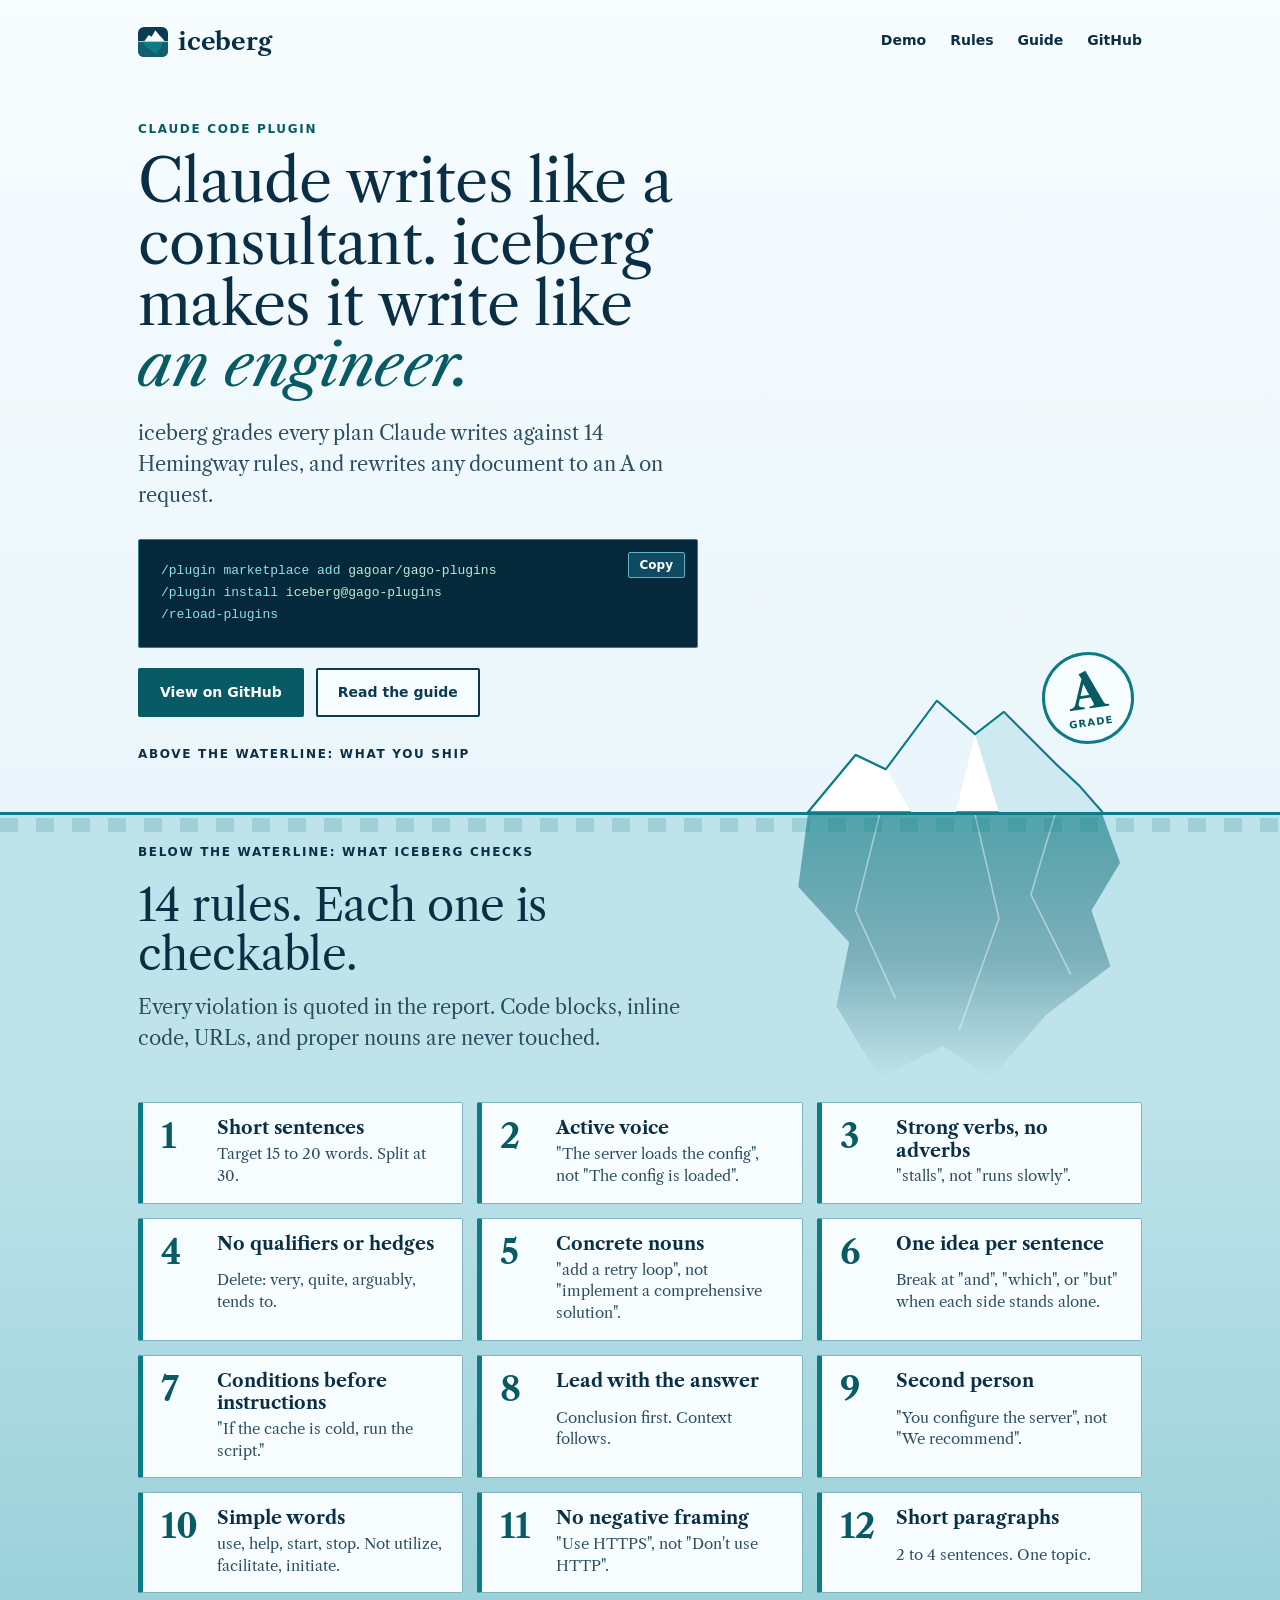
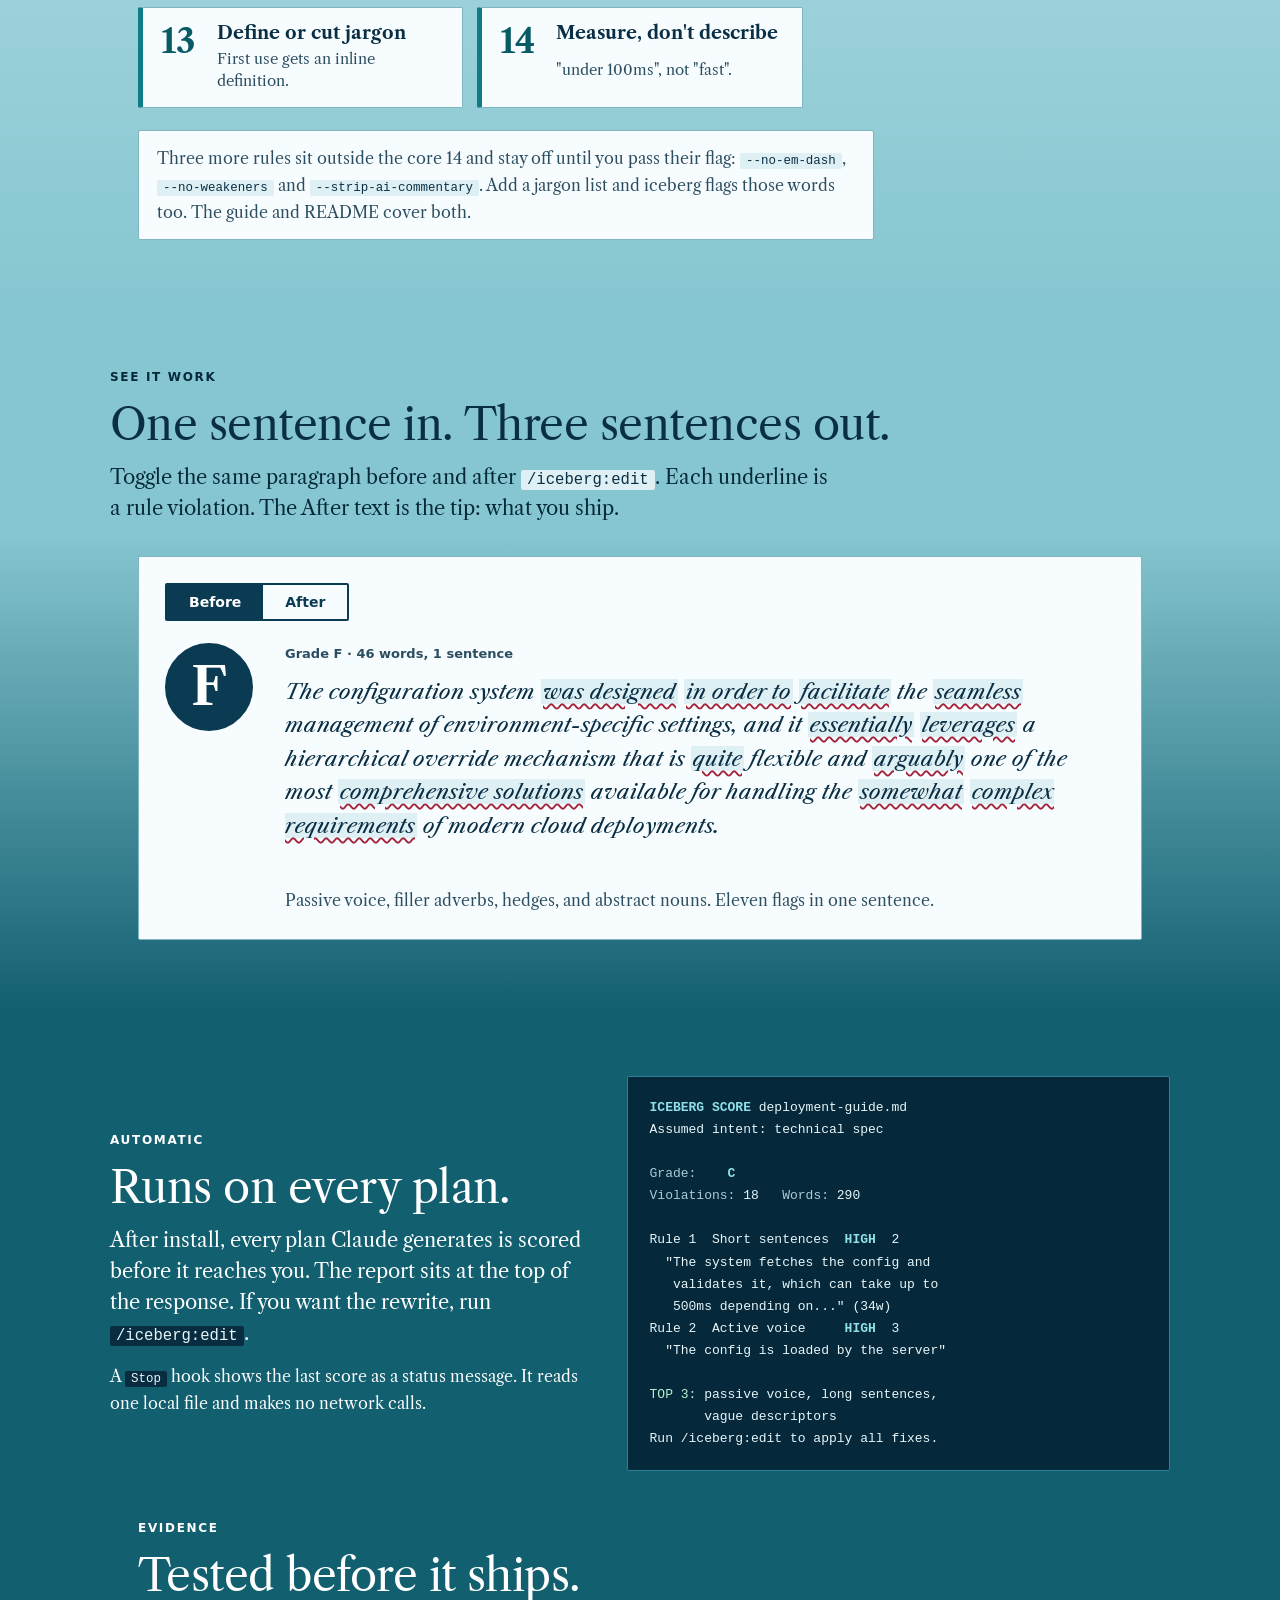
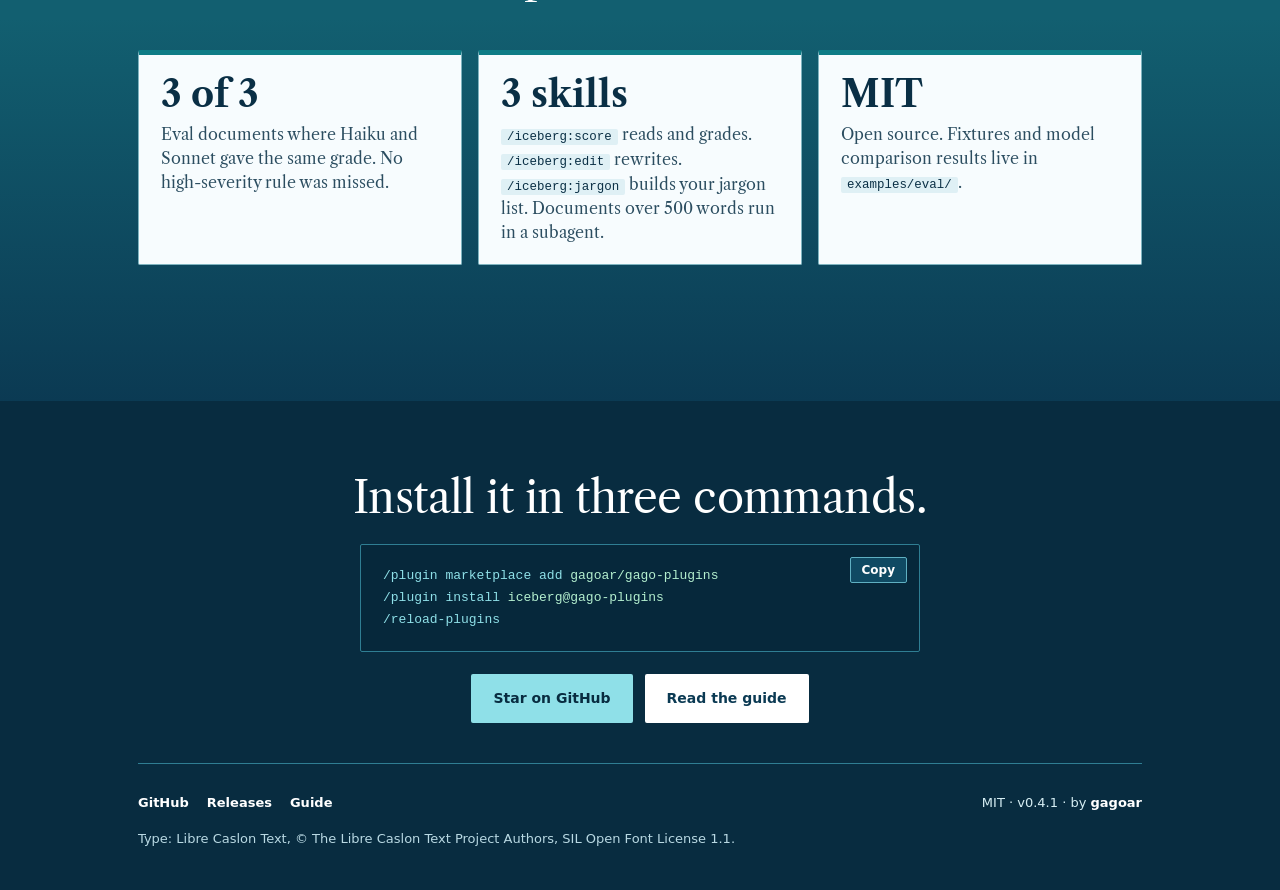
==== commit 04a160ee: "Make gago-plugins the only marketplace for iceberg Delete the marketplace file of the iceberg repo. " ====
--- a/docs/index.html
+++ b/docs/index.html
@@ -42,8 +42,8 @@
         <p class="ib-lead">iceberg grades every plan Claude writes against 14 Hemingway rules, and rewrites any document to an A on request.</p>
         <div class="ib-panel ib-install">
           <button class="ib-copy" type="button" data-copy="install" aria-label="Copy the install commands">Copy</button>
-<pre><span class="c">/plugin marketplace add</span> <span class="g">gagoar/iceberg</span>
-<span class="c">/plugin install</span> <span class="g">iceberg@iceberg</span>
+<pre><span class="c">/plugin marketplace add</span> <span class="g">gagoar/gago-plugins</span>
+<span class="c">/plugin install</span> <span class="g">iceberg@gago-plugins</span>
 <span class="c">/reload-plugins</span></pre>
         </div>
         <div class="ib-btns">
@@ -169,8 +169,8 @@
       <h2>Install it in three commands.</h2>
       <div class="ib-panel ib-install">
         <button class="ib-copy" type="button" data-copy="install" aria-label="Copy the install commands">Copy</button>
-<pre><span class="c">/plugin marketplace add</span> <span class="g">gagoar/iceberg</span>
-<span class="c">/plugin install</span> <span class="g">iceberg@iceberg</span>
+<pre><span class="c">/plugin marketplace add</span> <span class="g">gagoar/gago-plugins</span>
+<span class="c">/plugin install</span> <span class="g">iceberg@gago-plugins</span>
 <span class="c">/reload-plugins</span></pre>
       </div>
       <div class="ib-btns">
@@ -238,7 +238,7 @@
     grid.appendChild(d);
   });
 
-  var cmd = '/plugin marketplace add gagoar/iceberg\n/plugin install iceberg@iceberg\n/reload-plugins';
+  var cmd = '/plugin marketplace add gagoar/gago-plugins\n/plugin install iceberg@gago-plugins\n/reload-plugins';
   document.querySelectorAll('.ib-copy').forEach(function (b) {
     b.onclick = function () {
       navigator.clipboard.writeText(cmd).then(function () {
